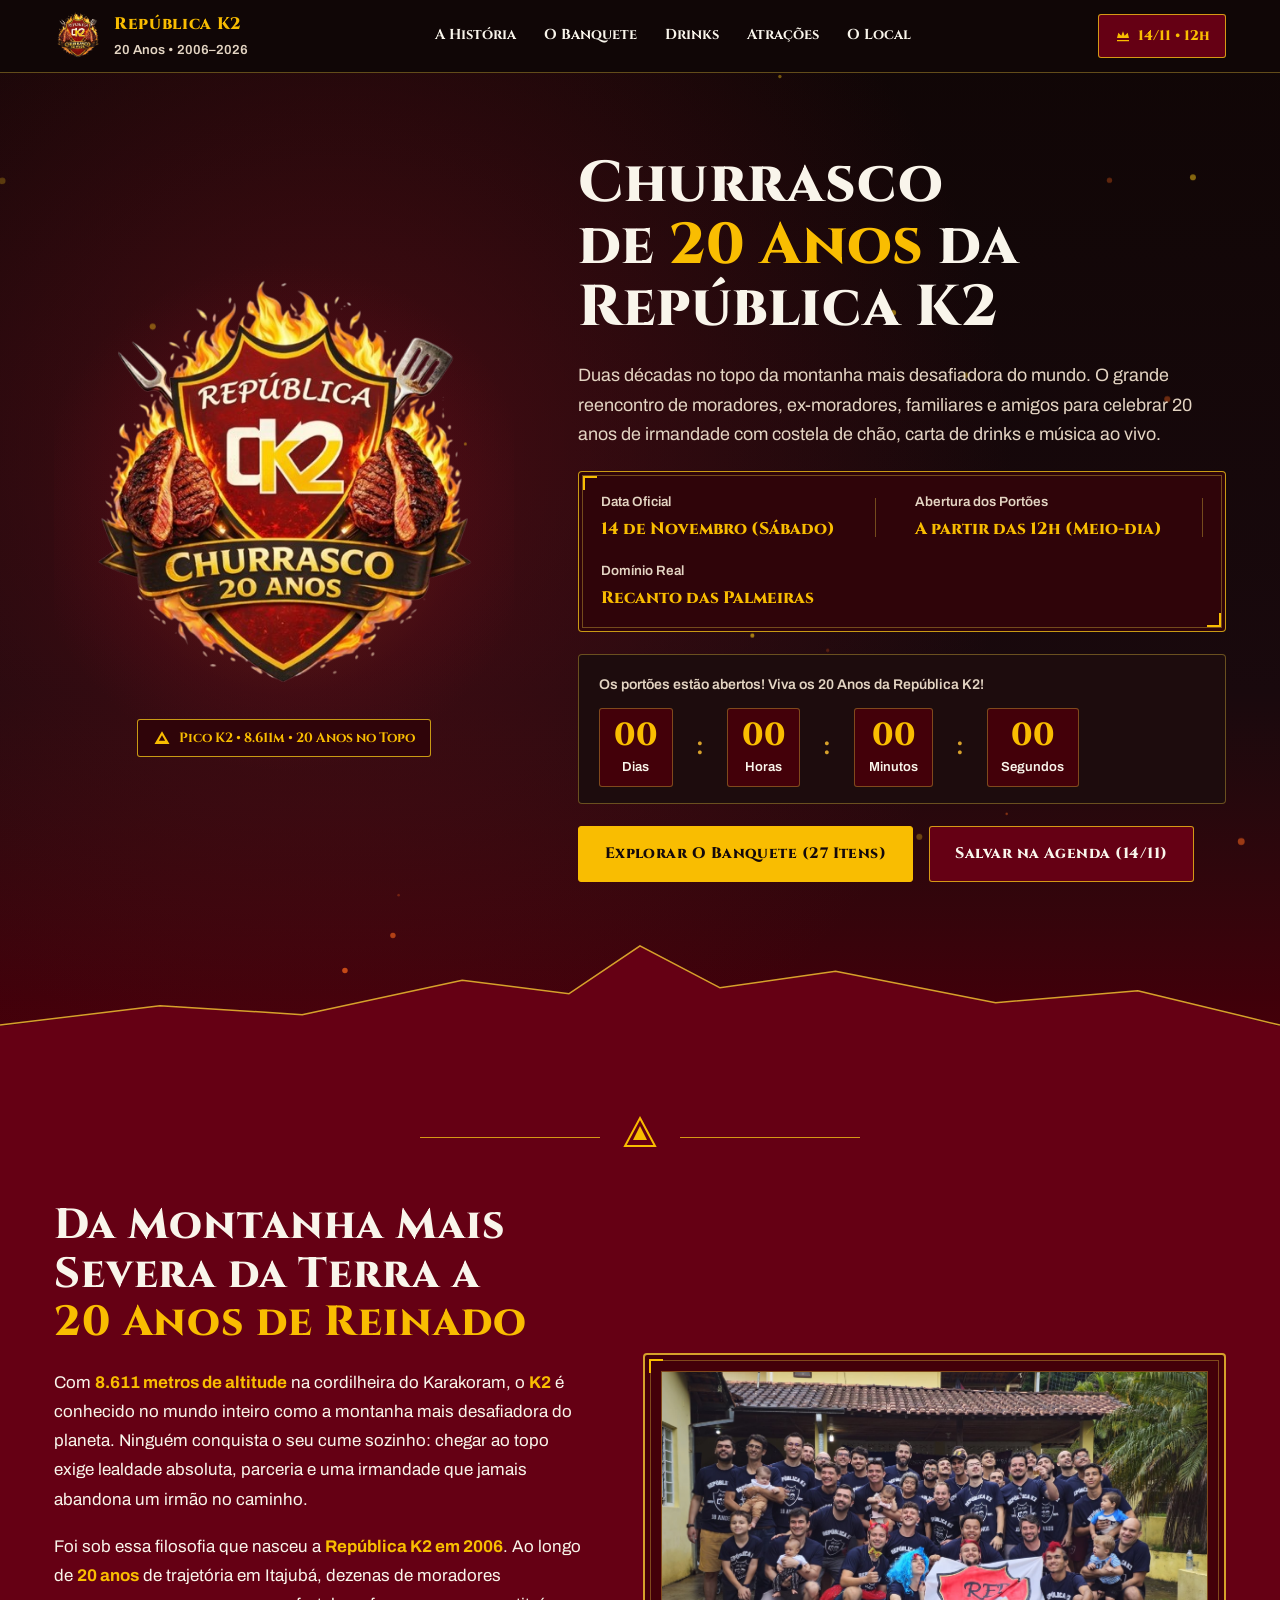
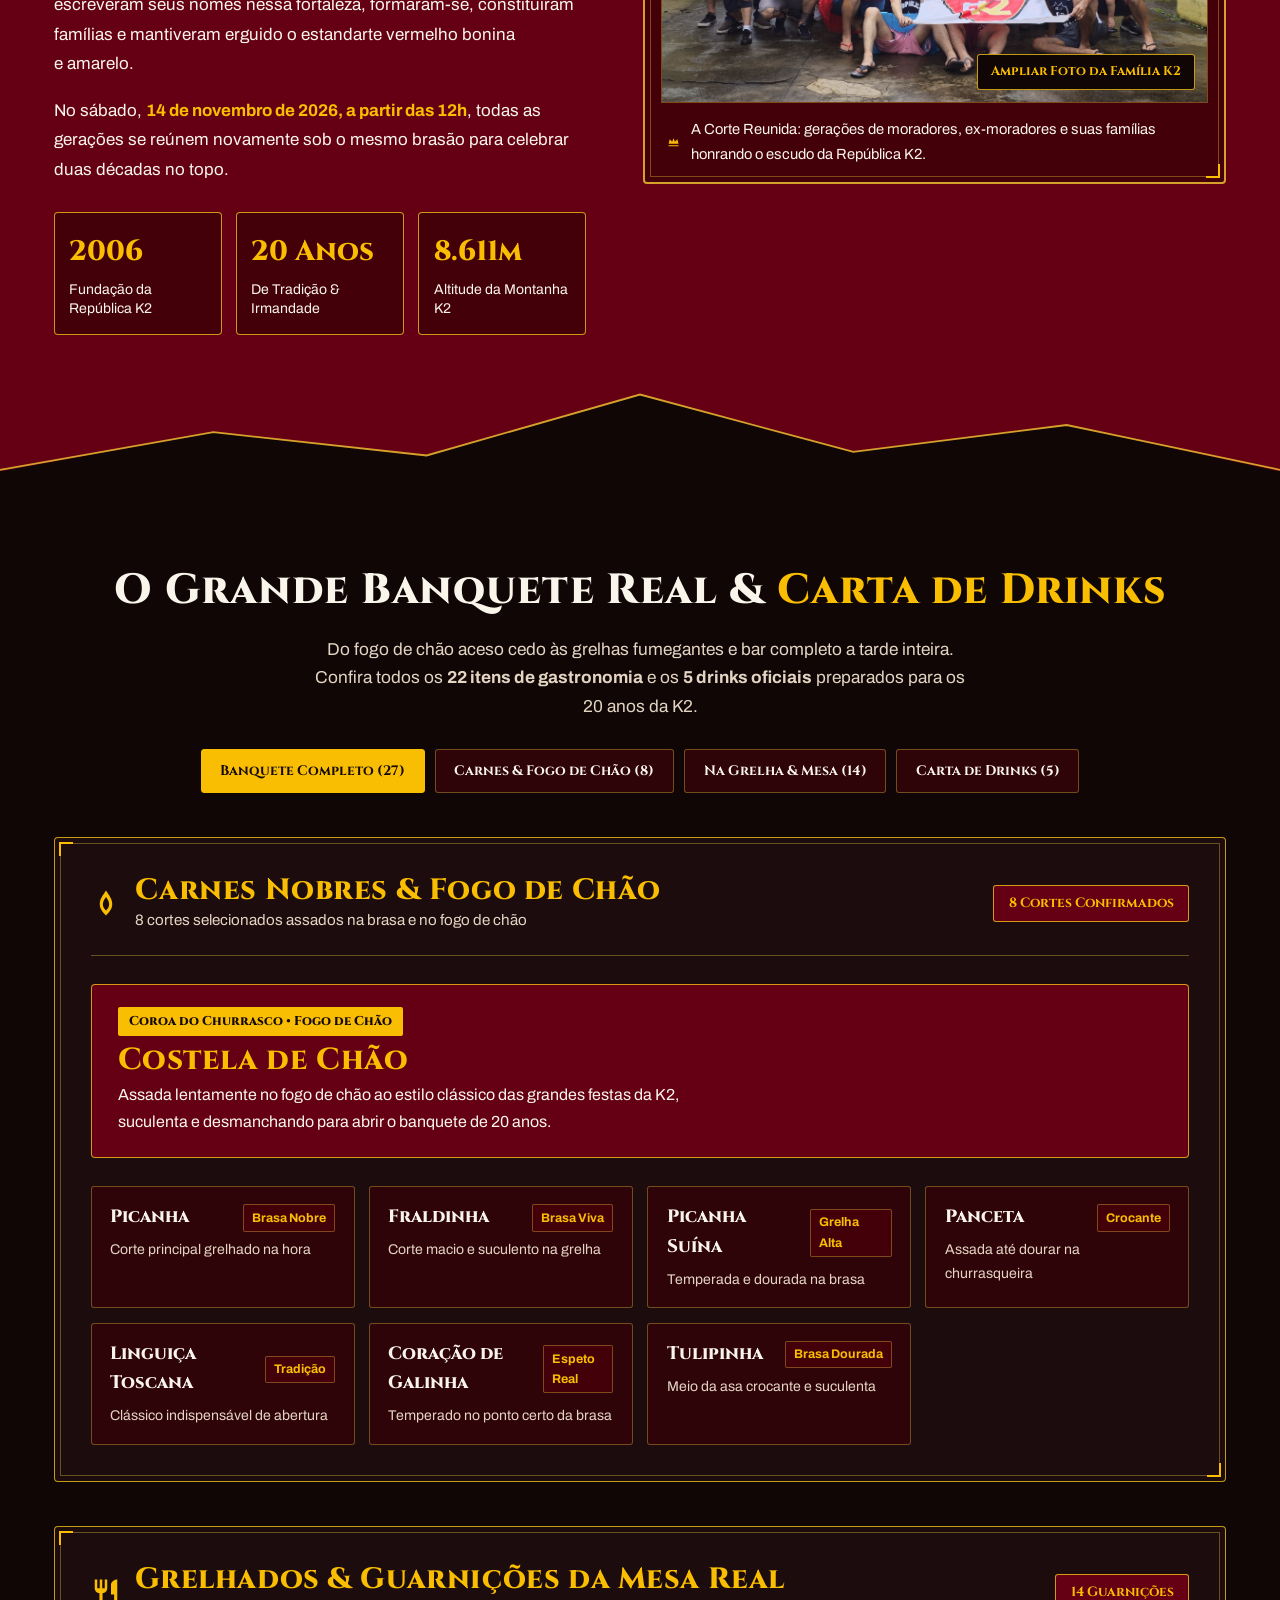
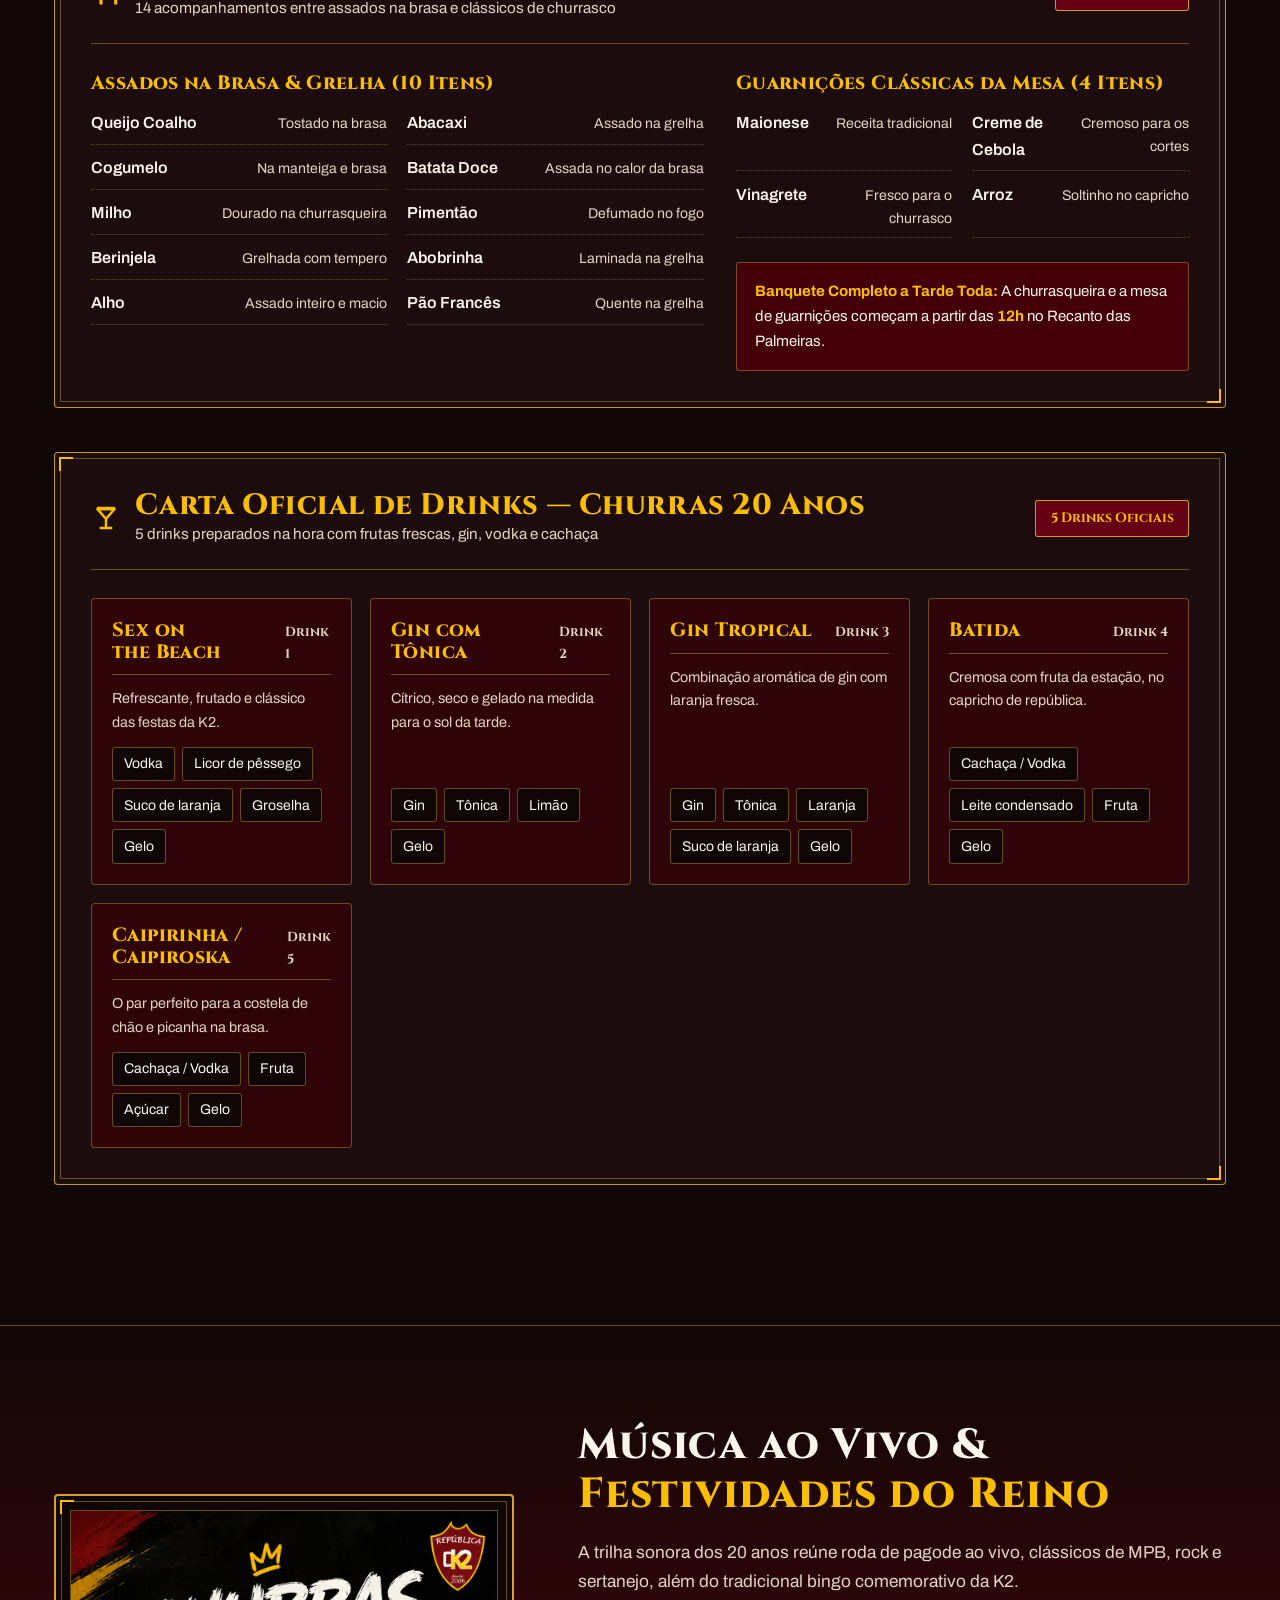
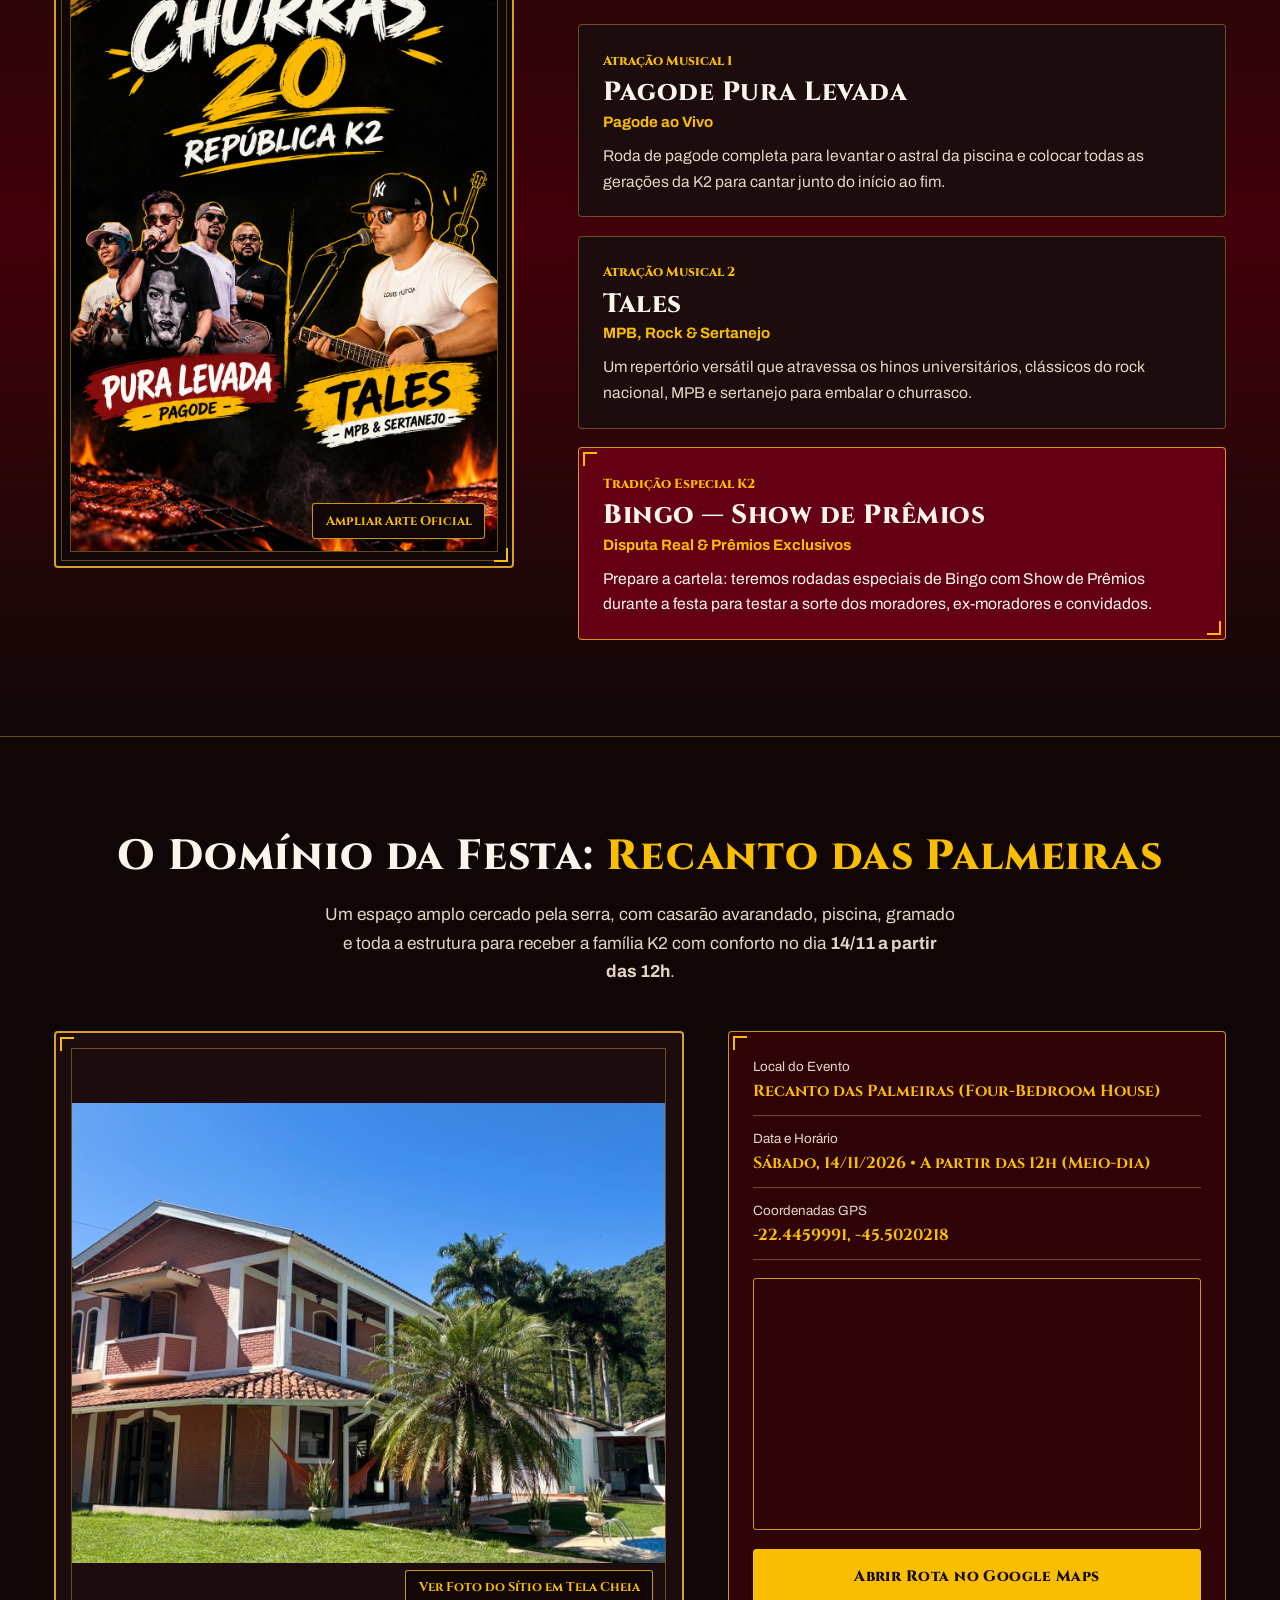
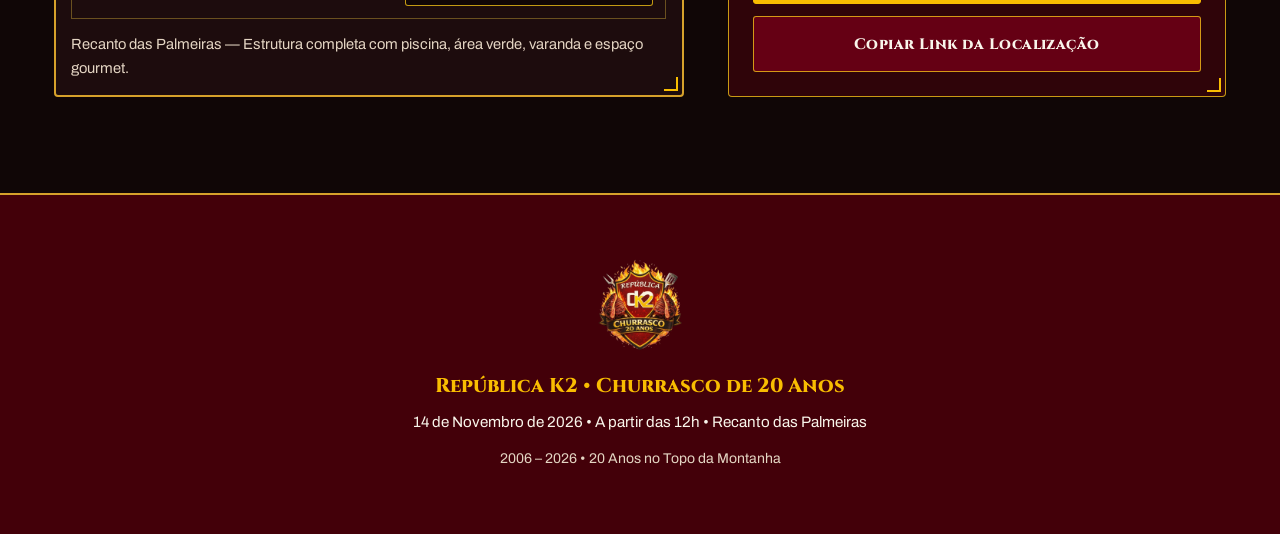
==== index.html @ 29642e74 "update" ====
<!DOCTYPE html>
<html lang="pt-BR">
<head>
  <meta charset="UTF-8">
  <meta name="viewport" content="width=device-width, initial-scale=1.0">
  <title>Churrasco 20 Anos — República K2 | 14/11 às 12h</title>
  <meta name="description" content="Convite oficial do Churrasco de 20 Anos da República K2 (2006–2026). Dia 14/11 a partir das 12h no Recanto das Palmeiras. Costela de chão, open bar de drinks, Pagode Pura Levada, Tales e Show de Prêmios.">
  <meta name="theme-color" content="#6B0F1A">
  <link rel="icon" type="image/png" href="imagens/Logo%20Churras.png">

  <!-- Google Fonts: Cinzel (Inscrição Imperial) + Archivo (Corpo Contemporâneo) -->
  <link rel="preconnect" href="https://fonts.googleapis.com">
  <link rel="preconnect" href="https://fonts.gstatic.com" crossorigin>
  <link href="https://fonts.googleapis.com/css2?family=Archivo:ital,wght@0,400;0,500;0,600;0,700;1,400&family=Cinzel:wght@600;700;800;900&display=swap" rel="stylesheet">

  <link rel="stylesheet" href="styles.css">
</head>
<body>
  <!-- Barra de Navegação Imperial -->
  <header class="site-header" id="topo">
    <div class="header-inner container">
      <a href="#topo" class="brand-crest" aria-label="República K2 - Churrasco 20 Anos">
        <img src="imagens/Logo%20Churras.png" alt="Brasão República K2 Churrasco 20 Anos" class="brand-crest-img" width="48" height="48">
        <div class="brand-crest-text">
          <span class="brand-name">República K2</span>
          <span class="brand-years">20 Anos • 2006–2026</span>
        </div>
      </a>

      <nav class="site-nav" aria-label="Navegação Principal">
        <a href="#historia" class="nav-link">A História</a>
        <a href="#banquete" class="nav-link">O Banquete</a>
        <a href="#drinks" class="nav-link">Drinks</a>
        <a href="#atracoes" class="nav-link">Atrações</a>
        <a href="#local" class="nav-link">O Local</a>
      </nav>

      <div class="header-cta-group">
        <a href="#local" class="header-date-seal">
          <svg class="seal-crown" width="16" height="16" viewBox="0 0 24 24" fill="none" aria-hidden="true">
            <path d="M3 18H21V20H3V18ZM3 15L5 7L9.5 11.5L12 5L14.5 11.5L19 7L21 15H3Z" fill="currentColor"/>
          </svg>
          <span>14/11 • 12h</span>
        </a>
      </div>
    </div>

    <!-- Navegação Rápida Mobile (acessível no polegar com alvos >= 44px) -->
    <nav class="mobile-quick-nav" aria-label="Atalhos das Seções">
      <a href="#historia" class="mobile-nav-item">História</a>
      <a href="#banquete" class="mobile-nav-item">Carnes</a>
      <a href="#drinks" class="mobile-nav-item">Drinks</a>
      <a href="#atracoes" class="mobile-nav-item">Atrações</a>
      <a href="#local" class="mobile-nav-item">Mapa</a>
    </nav>
  </header>

  <main>
    <!-- SEÇÃO 1: HERO — O DECRETO REAL & TOPO DA MONTANHA -->
    <section class="hero-section">
      <canvas id="ember-canvas" class="ember-canvas" aria-hidden="true"></canvas>

      <div class="container hero-grid">
        <!-- Coluna Esquerda: Brasão Oficial em Chamas + Selo de Altitude K2 -->
        <div class="hero-crest-showcase">
          <div class="crest-pedestal">
            <img
              src="imagens/Logo%20Churras.png"
              alt="Brasão Imperial República K2 — Churrasco 20 Anos com escudo vermelho bonina, chamas e cortes de carne na brasa"
              class="hero-logo-img"
              width="520"
              height="520"
              fetchpriority="high"
            >
            <div class="altitude-badge">
              <svg width="18" height="18" viewBox="0 0 24 24" fill="none" aria-hidden="true">
                <path d="M12 3L22 20H2L12 3ZM12 8.2L7.8 15.5H16.2L12 8.2Z" fill="currentColor"/>
              </svg>
              <span>Pico K2 • 8.611m • 20 Anos no Topo</span>
            </div>
          </div>
        </div>

        <!-- Coluna Direita: Convocação Real e Contagem Regressiva -->
        <div class="hero-content">
          <h1 class="hero-title">
            Churrasco de <span class="gold-solid">20 Anos</span> da República K2
          </h1>

          <p class="hero-lead">
            Duas décadas no topo da montanha mais desafiadora do mundo. O grande reencontro de moradores, ex-moradores, familiares e amigos para celebrar 20 anos de irmandade com costela de chão, carta de drinks e música ao vivo.
          </p>

          <!-- Decreto de Data, Hora e Domínio com Cantoneiras Heráldicas -->
          <div class="decree-plaque royal-corners">
            <div class="decree-item">
              <span class="decree-label">Data Oficial</span>
              <strong class="decree-value">14 de Novembro (Sábado)</strong>
            </div>
            <div class="decree-divider" aria-hidden="true"></div>
            <div class="decree-item">
              <span class="decree-label">Abertura dos Portões</span>
              <strong class="decree-value">A partir das 12h (Meio-dia)</strong>
            </div>
            <div class="decree-divider" aria-hidden="true"></div>
            <div class="decree-item">
              <span class="decree-label">Domínio Real</span>
              <strong class="decree-value">Recanto das Palmeiras</strong>
            </div>
          </div>

          <!-- Relógio de Contagem Regressiva -->
          <div class="countdown-frame" aria-live="polite">
            <div class="countdown-header">
              <span class="countdown-title" id="countdown-status-label">Tempo restante para o início do banquete (14/11 às 12h)</span>
            </div>
            <div class="countdown-grid" id="countdown-timer">
              <div class="countdown-unit">
                <span class="countdown-number" id="cd-days">12</span>
                <span class="countdown-label">Dias</span>
              </div>
              <div class="countdown-sep" aria-hidden="true">:</div>
              <div class="countdown-unit">
                <span class="countdown-number" id="cd-hours">19</span>
                <span class="countdown-label">Horas</span>
              </div>
              <div class="countdown-sep" aria-hidden="true">:</div>
              <div class="countdown-unit">
                <span class="countdown-number" id="cd-minutes">00</span>
                <span class="countdown-label">Minutos</span>
              </div>
              <div class="countdown-sep" aria-hidden="true">:</div>
              <div class="countdown-unit">
                <span class="countdown-number" id="cd-seconds">00</span>
                <span class="countdown-label">Segundos</span>
              </div>
            </div>
          </div>

          <div class="hero-actions">
            <a href="#banquete" class="btn-imperial btn-gold">
              Explorar O Banquete (27 Itens)
            </a>
            <a
              href="https://calendar.google.com/calendar/render?action=TEMPLATE&text=Churrasco+20+Anos+-+Rep%C3%BAblica+K2&dates=20261114T150000Z/20261115T010000Z&details=Comemora%C3%A7%C3%A3o+de+20+anos+da+Rep%C3%BAblica+K2+%282006-2026%29.+Costela+de+ch%C3%A3o%2C+drinks%2C+Pagode+Pura+Levada%2C+Tales+e+Show+de+Pr%C3%AAmios.&location=Recanto+das+Palmeiras+-+Four-Bedroom+House%2C+-22.4459991%2C+-45.5020218"
              target="_blank"
              rel="noopener noreferrer"
              class="btn-imperial btn-bonina"
            >
              Salvar na Agenda (14/11)
            </a>
          </div>
        </div>
      </div>

      <!-- Divisor Silhueta da Montanha K2 (8.611m) -->
      <div class="k2-mountain-divider" aria-hidden="true">
        <svg viewBox="0 0 1440 120" preserveAspectRatio="none" class="k2-svg">
          <polygon points="0,120 180,92 340,104 520,58 640,76 720,12 810,68 940,46 1120,88 1280,72 1440,120" fill="var(--bg-bonina)" />
          <polyline points="0,118 180,92 340,104 520,58 640,76 720,12 810,68 940,46 1120,88 1280,72 1440,118" fill="none" stroke="var(--gold-royal)" stroke-width="2" />
        </svg>
      </div>
    </section>

    <!-- SEÇÃO 2: A LENDA & A IRMANDADE (BANHADA EM VERMELHO BONINA IMPERIAL) -->
    <section class="history-section" id="historia">
      <div class="container">
        <div class="heraldic-crest-header">
          <div class="crest-line" aria-hidden="true"></div>
          <div class="crest-emblem" aria-hidden="true">
            <svg width="40" height="40" viewBox="0 0 40 40" fill="none">
              <path d="M20 4L35 32H5L20 4Z" stroke="currentColor" stroke-width="2"/>
              <path d="M20 12L27 26H13L20 12Z" fill="currentColor"/>
            </svg>
          </div>
          <div class="crest-line" aria-hidden="true"></div>
        </div>

        <div class="history-layout">
          <div class="history-narrative">
            <h2 class="section-heading">
              Da Montanha Mais Severa da Terra a <span class="gold-solid">20 Anos de Reinado</span>
            </h2>

            <p class="history-paragraph">
              Com <strong>8.611 metros de altitude</strong> na cordilheira do Karakoram, o <strong>K2</strong> é conhecido no mundo inteiro como a montanha mais desafiadora do planeta. Ninguém conquista o seu cume sozinho: chegar ao topo exige lealdade absoluta, parceria e uma irmandade que jamais abandona um irmão no caminho.
            </p>

            <p class="history-paragraph">
              Foi sob essa filosofia que nasceu a <strong>República K2 em 2006</strong>. Ao longo de <strong>20 anos</strong> de trajetória em Itajubá, dezenas de moradores escreveram seus nomes nessa fortaleza, formaram-se, constituíram famílias e mantiveram erguido o estandarte vermelho bonina e amarelo.
            </p>

            <p class="history-paragraph">
              No sábado, <strong>14 de novembro de 2026, a partir das 12h</strong>, todas as gerações se reúnem novamente sob o mesmo brasão para celebrar duas décadas no topo.
            </p>

            <!-- Marcos em Números Normais -->
            <div class="pillars-row">
              <div class="pillar-box">
                <strong class="pillar-num">2006</strong>
                <span class="pillar-caption">Fundação da República K2</span>
              </div>
              <div class="pillar-box">
                <strong class="pillar-num">20 Anos</strong>
                <span class="pillar-caption">De Tradição &amp; Irmandade</span>
              </div>
              <div class="pillar-box">
                <strong class="pillar-num">8.611m</strong>
                <span class="pillar-caption">Altitude da Montanha K2</span>
              </div>
            </div>
          </div>

          <!-- Retrato Oficial da Família K2 (com ampliação em Lightbox) -->
          <figure class="royal-portrait-frame royal-corners">
            <button
              type="button"
              class="portrait-zoom-trigger"
              data-lightbox-src="imagens/Moradores.jpg"
              data-lightbox-caption="Família República K2 reunida: moradores, ex-moradores e filhos sob o mesmo brasão."
              aria-label="Ampliar foto da Família República K2 em tela cheia"
            >
              <img
                src="imagens/Moradores.jpg"
                alt="Gerações de moradores, ex-moradores e filhos reunidos segurando a bandeira com o brasão da República K2"
                class="portrait-img"
                width="960"
                height="560"
                loading="lazy"
              >
              <span class="zoom-pill">Ampliar Foto da Família K2</span>
            </button>
            <figcaption class="portrait-caption">
              <svg class="caption-crown" width="18" height="18" viewBox="0 0 24 24" fill="none" aria-hidden="true">
                <path d="M3 18H21V20H3V18ZM3 15L5 7L9.5 11.5L12 5L14.5 11.5L19 7L21 15H3Z" fill="currentColor"/>
              </svg>
              <span>A Corte Reunida: gerações de moradores, ex-moradores e suas famílias honrando o escudo da República K2.</span>
            </figcaption>
          </figure>
        </div>
      </div>

      <!-- Divisor Inferior Bonina -> Obsidiana -->
      <div class="k2-mountain-divider divider-bottom" aria-hidden="true">
        <svg viewBox="0 0 1440 100" preserveAspectRatio="none" class="k2-svg">
          <polygon points="0,100 240,56 480,82 720,14 960,78 1200,48 1440,100" fill="var(--bg-obsidian)" />
          <polyline points="0,98 240,56 480,82 720,14 960,78 1200,48 1440,98" fill="none" stroke="var(--gold-royal)" stroke-width="2" />
        </svg>
      </div>
    </section>

    <!-- SEÇÃO 3: O BANQUETE REAL — CARDÁPIO COMPLETO (CARNES, GUARNIÇÕES E DRINKS) -->
    <section class="banquet-section" id="banquete">
      <div class="container">
        <div class="banquet-intro">
          <h2 class="section-heading">
            O Grande Banquete Real &amp; <span class="gold-solid">Carta de Drinks</span>
          </h2>
          <p class="section-subcopy">
            Do fogo de chão aceso cedo às grelhas fumegantes e bar completo a tarde inteira. Confira todos os <strong>22 itens de gastronomia</strong> e os <strong>5 drinks oficiais</strong> preparados para os 20 anos da K2.
          </p>

          <!-- Filtro Interativo do Banquete (Mostra tudo por padrão) -->
          <div class="banquet-filter-bar" role="toolbar" aria-label="Filtrar categorias do cardápio">
            <button type="button" class="filter-chip is-active" data-filter="all" aria-pressed="true">
              Banquete Completo (27)
            </button>
            <button type="button" class="filter-chip" data-filter="carnes" aria-pressed="false">
              Carnes &amp; Fogo de Chão (8)
            </button>
            <button type="button" class="filter-chip" data-filter="guarnicoes" aria-pressed="false">
              Na Grelha &amp; Mesa (14)
            </button>
            <button type="button" class="filter-chip" data-filter="drinks" aria-pressed="false">
              Carta de Drinks (5)
            </button>
          </div>
        </div>

        <!-- PARTE 1: A CORTE DAS CARNES & FOGO DE CHÃO -->
        <div class="banquet-board royal-corners" data-banquet-group="carnes">
          <div class="board-header">
            <div class="board-title-group">
              <svg class="board-icon" width="30" height="30" viewBox="0 0 24 24" fill="none" aria-hidden="true">
                <path d="M12 2C9.5 6 7 8.5 7 13C7 16.5 9.5 19.5 12 22C14.5 19.5 17 16.5 17 13C17 8.5 14.5 6 12 2ZM12 18C10.3 16.5 9.5 14.8 9.5 13C9.5 10.8 10.7 9.2 12 7.2C13.3 9.2 14.5 10.8 14.5 13C14.5 14.8 13.7 16.5 12 18Z" fill="currentColor"/>
              </svg>
              <div>
                <h3 class="board-title">Carnes Nobres &amp; Fogo de Chão</h3>
                <p class="board-subtitle">8 cortes selecionados assados na brasa e no fogo de chão</p>
              </div>
            </div>
            <span class="board-seal">8 Cortes Confirmados</span>
          </div>

          <!-- Destaque Principal: Costela de Chão -->
          <div class="featured-cut-banner">
            <div class="featured-cut-badge">Coroa do Churrasco • Fogo de Chão</div>
            <div class="featured-cut-main">
              <h4 class="featured-cut-name">Costela de Chão</h4>
              <p class="featured-cut-desc">
                Assada lentamente no fogo de chão ao estilo clássico das grandes festas da K2, suculenta e desmanchando para abrir o banquete de 20 anos.
              </p>
            </div>
          </div>

          <!-- Os demais 7 Cortes de Carne -->
          <ul class="meats-roster" aria-label="Cortes de carne do churrasco">
            <li class="meat-item">
              <div class="meat-item-top">
                <span class="meat-name">Picanha</span>
                <span class="meat-fire">Brasa Nobre</span>
              </div>
              <span class="meat-tag">Corte principal grelhado na hora</span>
            </li>
            <li class="meat-item">
              <div class="meat-item-top">
                <span class="meat-name">Fraldinha</span>
                <span class="meat-fire">Brasa Viva</span>
              </div>
              <span class="meat-tag">Corte macio e suculento na grelha</span>
            </li>
            <li class="meat-item">
              <div class="meat-item-top">
                <span class="meat-name">Picanha Suína</span>
                <span class="meat-fire">Grelha Alta</span>
              </div>
              <span class="meat-tag">Temperada e dourada na brasa</span>
            </li>
            <li class="meat-item">
              <div class="meat-item-top">
                <span class="meat-name">Panceta</span>
                <span class="meat-fire">Crocante</span>
              </div>
              <span class="meat-tag">Assada até dourar na churrasqueira</span>
            </li>
            <li class="meat-item">
              <div class="meat-item-top">
                <span class="meat-name">Linguiça Toscana</span>
                <span class="meat-fire">Tradição</span>
              </div>
              <span class="meat-tag">Clássico indispensável de abertura</span>
            </li>
            <li class="meat-item">
              <div class="meat-item-top">
                <span class="meat-name">Coração de Galinha</span>
                <span class="meat-fire">Espeto Real</span>
              </div>
              <span class="meat-tag">Temperado no ponto certo da brasa</span>
            </li>
            <li class="meat-item">
              <div class="meat-item-top">
                <span class="meat-name">Tulipinha</span>
                <span class="meat-fire">Brasa Dourada</span>
              </div>
              <span class="meat-tag">Meio da asa crocante e suculenta</span>
            </li>
          </ul>
        </div>

        <!-- PARTE 2: GUARNIÇÕES DA GRELHA & ACOMPANHAMENTOS -->
        <div class="banquet-board royal-corners" data-banquet-group="guarnicoes">
          <div class="board-header">
            <div class="board-title-group">
              <svg class="board-icon" width="30" height="30" viewBox="0 0 24 24" fill="none" aria-hidden="true">
                <path d="M11 9H9V2H7V9H5V2H3V9C3 11.12 4.66 12.84 6.75 12.97V22H9.25V12.97C11.34 12.84 13 11.12 13 9V2H11V9ZM16 6V14H18.5V22H21V2C18.24 2 16 4.24 16 6Z" fill="currentColor"/>
              </svg>
              <div>
                <h3 class="board-title">Grelhados &amp; Guarnições da Mesa Real</h3>
                <p class="board-subtitle">14 acompanhamentos entre assados na brasa e clássicos de churrasco</p>
              </div>
            </div>
            <span class="board-seal">14 Guarnições</span>
          </div>

          <div class="sides-Split">
            <div class="sides-column">
              <h4 class="sides-heading">Assados na Brasa &amp; Grelha (10 Itens)</h4>
              <ul class="sides-list">
                <li><strong>Queijo Coalho</strong> <span>Tostado na brasa</span></li>
                <li><strong>Abacaxi</strong> <span>Assado na grelha</span></li>
                <li><strong>Cogumelo</strong> <span>Na manteiga e brasa</span></li>
                <li><strong>Batata Doce</strong> <span>Assada no calor da brasa</span></li>
                <li><strong>Milho</strong> <span>Dourado na churrasqueira</span></li>
                <li><strong>Pimentão</strong> <span>Defumado no fogo</span></li>
                <li><strong>Berinjela</strong> <span>Grelhada com tempero</span></li>
                <li><strong>Abobrinha</strong> <span>Laminada na grelha</span></li>
                <li><strong>Alho</strong> <span>Assado inteiro e macio</span></li>
                <li><strong>Pão Francês</strong> <span>Quente na grelha</span></li>
              </ul>
            </div>

            <div class="sides-column">
              <h4 class="sides-heading">Guarnições Clássicas da Mesa (4 Itens)</h4>
              <ul class="sides-list">
                <li><strong>Maionese</strong> <span>Receita tradicional</span></li>
                <li><strong>Creme de Cebola</strong> <span>Cremoso para os cortes</span></li>
                <li><strong>Vinagrete</strong> <span>Fresco para o churrasco</span></li>
                <li><strong>Arroz</strong> <span>Soltinho no capricho</span></li>
              </ul>

              <div class="banquet-note">
                <strong>Banquete Completo a Tarde Toda:</strong> A churrasqueira e a mesa de guarnições começam a partir das <strong>12h</strong> no Recanto das Palmeiras.
              </div>
            </div>
          </div>
        </div>

        <!-- PARTE 3: ALQUIMIA REAL — CARTA DE DRINKS CHURRAS 20 ANOS -->
        <div class="drinks-decree royal-corners" id="drinks" data-banquet-group="drinks">
          <div class="board-header drinks-header">
            <div class="board-title-group">
              <svg class="board-icon" width="30" height="30" viewBox="0 0 24 24" fill="none" aria-hidden="true">
                <path d="M5 3H19L20 5L13 13V19H17V21H7V19H11V13L4 5L5 3ZM7.4 6L12 11.2L16.6 6H7.4Z" fill="currentColor"/>
              </svg>
              <div>
                <h3 class="board-title">Carta Oficial de Drinks — Churras 20 Anos</h3>
                <p class="board-subtitle">5 drinks preparados na hora com frutas frescas, gin, vodka e cachaça</p>
              </div>
            </div>
            <span class="board-seal">5 Drinks Oficiais</span>
          </div>

          <div class="drinks-ledger">
            <article class="drink-entry">
              <div class="drink-top">
                <h4 class="drink-name">Sex on the Beach</h4>
                <span class="drink-Number">Drink 1</span>
              </div>
              <p class="drink-profile">Refrescante, frutado e clássico das festas da K2.</p>
              <ul class="drink-ingredients" aria-label="Ingredientes do Sex on the Beach">
                <li>Vodka</li>
                <li>Licor de pêssego</li>
                <li>Suco de laranja</li>
                <li>Groselha</li>
                <li>Gelo</li>
              </ul>
            </article>

            <article class="drink-entry">
              <div class="drink-top">
                <h4 class="drink-name">Gin com Tônica</h4>
                <span class="drink-Number">Drink 2</span>
              </div>
              <p class="drink-profile">Cítrico, seco e gelado na medida para o sol da tarde.</p>
              <ul class="drink-ingredients" aria-label="Ingredientes do Gin com Tônica">
                <li>Gin</li>
                <li>Tônica</li>
                <li>Limão</li>
                <li>Gelo</li>
              </ul>
            </article>

            <article class="drink-entry">
              <div class="drink-top">
                <h4 class="drink-name">Gin Tropical</h4>
                <span class="drink-Number">Drink 3</span>
              </div>
              <p class="drink-profile">Combinação aromática de gin com laranja fresca.</p>
              <ul class="drink-ingredients" aria-label="Ingredientes do Gin Tropical">
                <li>Gin</li>
                <li>Tônica</li>
                <li>Laranja</li>
                <li>Suco de laranja</li>
                <li>Gelo</li>
              </ul>
            </article>

            <article class="drink-entry">
              <div class="drink-top">
                <h4 class="drink-name">Batida</h4>
                <span class="drink-Number">Drink 4</span>
              </div>
              <p class="drink-profile">Cremosa com fruta da estação, no capricho de república.</p>
              <ul class="drink-ingredients" aria-label="Ingredientes da Batida">
                <li>Cachaça / Vodka</li>
                <li>Leite condensado</li>
                <li>Fruta</li>
                <li>Gelo</li>
              </ul>
            </article>

            <article class="drink-entry">
              <div class="drink-top">
                <h4 class="drink-name">Caipirinha / Caipiroska</h4>
                <span class="drink-Number">Drink 5</span>
              </div>
              <p class="drink-profile">O par perfeito para a costela de chão e picanha na brasa.</p>
              <ul class="drink-ingredients" aria-label="Ingredientes da Caipirinha e Caipiroska">
                <li>Cachaça / Vodka</li>
                <li>Fruta</li>
                <li>Açúcar</li>
                <li>Gelo</li>
              </ul>
            </article>
          </div>
        </div>
      </div>
    </section>

    <!-- SEÇÃO 4: ATRAÇÕES & FESTIVIDADES DA CORTE -->
    <section class="attractions-section" id="atracoes">
      <div class="container">
        <div class="attractions-layout">
          <!-- Pôster Oficial das Atrações (Com Lightbox) -->
          <div class="poster-showcase">
            <div class="poster-frame royal-corners">
              <button
                type="button"
                class="portrait-zoom-trigger"
                data-lightbox-src="imagens/Pura%20Levada%20e%20Tales.jpeg"
                data-lightbox-caption="Pôster Oficial Churras 20 — República K2: Pura Levada (Pagode) e Tales (MPB, Rock & Sertanejo)."
                aria-label="Ampliar pôster oficial das atrações em tela cheia"
              >
                <img
                  src="imagens/Pura%20Levada%20e%20Tales.jpeg"
                  alt="Arte oficial Churras 20 República K2 com as atrações Pura Levada (Pagode) e Tales (MPB, Rock e Sertanejo)"
                  class="poster-img"
                  width="640"
                  height="915"
                  loading="lazy"
                >
                <span class="zoom-pill">Ampliar Arte Oficial</span>
              </button>
            </div>
          </div>

          <!-- Programação das 3 Atrações Confirmadas -->
          <div class="attractions-details">
            <h2 class="section-heading">
              Música ao Vivo &amp; <span class="gold-solid">Festividades do Reino</span>
            </h2>
            <p class="section-subcopy">
              A trilha sonora dos 20 anos reúne roda de pagode ao vivo, clássicos de MPB, rock e sertanejo, além do tradicional bingo comemorativo da K2.
            </p>

            <div class="lineup-stack">
              <article class="lineup-item">
                <div class="lineup-badge">Atração Musical 1</div>
                <h3 class="lineup-artist">Pagode Pura Levada</h3>
                <p class="lineup-genre">Pagode ao Vivo</p>
                <p class="lineup-desc">
                  Roda de pagode completa para levantar o astral da piscina e colocar todas as gerações da K2 para cantar junto do início ao fim.
                </p>
              </article>

              <article class="lineup-item">
                <div class="lineup-badge">Atração Musical 2</div>
                <h3 class="lineup-artist">Tales</h3>
                <p class="lineup-genre">MPB, Rock &amp; Sertanejo</p>
                <p class="lineup-desc">
                  Um repertório versátil que atravessa os hinos universitários, clássicos do rock nacional, MPB e sertanejo para embalar o churrasco.
                </p>
              </article>

              <article class="lineup-item lineup-bingo royal-corners">
                <div class="lineup-badge">Tradição Especial K2</div>
                <h3 class="lineup-artist">Bingo — Show de Prêmios</h3>
                <p class="lineup-genre">Disputa Real &amp; Prêmios Exclusivos</p>
                <p class="lineup-desc">
                  Prepare a cartela: teremos rodadas especiais de Bingo com Show de Prêmios durante a festa para testar a sorte dos moradores, ex-moradores e convidados.
                </p>
              </article>
            </div>
          </div>
        </div>
      </div>
    </section>

    <!-- SEÇÃO 5: O DOMÍNIO REAL — LOCALIZAÇÃO & MAPA (RECANTO DAS PALMEIRAS) -->
    <section class="venue-section" id="local">
      <div class="container">
        <div class="venue-header">
          <h2 class="section-heading">
            O Domínio da Festa: <span class="gold-solid">Recanto das Palmeiras</span>
          </h2>
          <p class="section-subcopy">
            Um espaço amplo cercado pela serra, com casarão avarandado, piscina, gramado e toda a estrutura para receber a família K2 com conforto no dia <strong>14/11 a partir das 12h</strong>.
          </p>
        </div>

        <div class="venue-showcase-grid">
          <!-- Foto do Sítio (Com Lightbox) -->
          <figure class="venue-photo-frame royal-corners">
            <button
              type="button"
              class="portrait-zoom-trigger venue-zoom-btn"
              data-lightbox-src="imagens/FotoSitio.png"
              data-lightbox-caption="Recanto das Palmeiras — Local oficial do Churrasco de 20 Anos da República K2."
              aria-label="Ampliar foto do sítio Recanto das Palmeiras em tela cheia"
            >
              <img
                src="imagens/FotoSitio.png"
                alt="Vista panorâmica do Recanto das Palmeiras com casarão de tijolos aparentes, varanda, palmeiras, gramado, piscina e montanhas ao fundo"
                class="venue-photo-img"
                width="960"
                height="540"
                loading="lazy"
              >
              <span class="zoom-pill">Ver Foto do Sítio em Tela Cheia</span>
            </button>
            <figcaption class="venue-photo-caption">
              <span>Recanto das Palmeiras — Estrutura completa com piscina, área verde, varanda e espaço gourmet.</span>
            </figcaption>
          </figure>

          <!-- Painel de Chegada + Mapa Incorporado -->
          <div class="venue-map-panel royal-corners">
            <div class="venue-info-box">
              <div class="venue-info-row">
                <span class="venue-info-label">Local do Evento</span>
                <strong class="venue-info-value">Recanto das Palmeiras (Four-Bedroom House)</strong>
              </div>
              <div class="venue-info-row">
                <span class="venue-info-label">Data e Horário</span>
                <strong class="venue-info-value">Sábado, 14/11/2026 • A partir das 12h (Meio-dia)</strong>
              </div>
              <div class="venue-info-row">
                <span class="venue-info-label">Coordenadas GPS</span>
                <strong class="venue-info-value">-22.4459991, -45.5020218</strong>
              </div>
            </div>

            <div class="map-embed-frame">
              <iframe
                title="Mapa de localização do Recanto das Palmeiras"
                src="https://www.google.com/maps?q=-22.4459991,-45.5020218&hl=pt-BR&z=16&output=embed"
                width="100%"
                height="250"
                style="border:0;"
                allowfullscreen=""
                loading="lazy"
                referrerpolicy="no-referrer-when-downgrade"
              ></iframe>
            </div>

            <div class="venue-actions">
              <a
                href="https://www.google.com/maps/place/Recanto+das+Palmeiras+-+Four-Bedroom+House/@-22.4459991,-45.5045967,17z/data=!4m10!3m9!1s0x94cb7c6df91d06d7:0x5586f8da692b2b54!5m2!4m1!1i2!8m2!3d-22.4459991!4d-45.5020218!16s%2Fg%2F11yn24_f24!17BQ0FF?entry=ttu&g_ep=EgoyMDI2MTAyOC4wIKXMDSoASAFQAw%3D%3D"
                target="_blank"
                rel="noopener noreferrer"
                class="btn-imperial btn-gold btn-full"
              >
                Abrir Rota no Google Maps
              </a>
              <button
                type="button"
                class="btn-imperial btn-bonina btn-full"
                id="copy-map-btn"
                data-map-url="https://www.google.com/maps/place/Recanto+das+Palmeiras+-+Four-Bedroom+House/@-22.4459991,-45.5045967,17z/data=!4m10!3m9!1s0x94cb7c6df91d06d7:0x5586f8da692b2b54!5m2!4m1!1i2!8m2!3d-22.4459991!4d-45.5020218!16s%2Fg%2F11yn24_f24!17BQ0FF?entry=ttu&g_ep=EgoyMDI2MTAyOC4wIKXMDSoASAFQAw%3D%3D"
              >
                Copiar Link da Localização
              </button>
            </div>
          </div>
        </div>
      </div>
    </section>
  </main>

  <!-- MODAL NATIVO (<dialog>) PARA VISUALIZAÇÃO DE FOTOS EM TELA CHEIA -->
  <dialog class="royal-lightbox" id="photo-lightbox" aria-label="Visualização de imagem ampliada">
    <div class="lightbox-frame royal-corners">
      <div class="lightbox-topbar">
        <span class="lightbox-brand">República K2 • 20 Anos</span>
        <button type="button" class="lightbox-close" id="lightbox-close-btn" aria-label="Fechar imagem ampliada">
          <span>Fechar</span>
          <svg width="16" height="16" viewBox="0 0 24 24" fill="none" aria-hidden="true">
            <path d="M6 6L18 18M18 6L6 18" stroke="currentColor" stroke-width="2" stroke-linecap="round"/>
          </svg>
        </button>
      </div>
      <div class="lightbox-body">
        <img src="imagens/Moradores.jpg" alt="Família República K2 reunida" id="lightbox-img" class="lightbox-img">
      </div>
      <p class="lightbox-caption" id="lightbox-caption">Família República K2 reunida</p>
    </div>
  </dialog>

  <!-- RODAPÉ IMPERIAL -->
  <footer class="site-footer">
    <div class="container footer-inner">
      <img
        src="imagens/Logo%20Churras.png"
        alt="Brasão República K2 Churrasco 20 Anos"
        class="footer-crest"
        width="96"
        height="96"
        loading="lazy"
      >
      <p class="footer-title">República K2 • Churrasco de 20 Anos</p>
      <p class="footer-meta">14 de Novembro de 2026 • A partir das 12h • Recanto das Palmeiras</p>
      <p class="footer-motto">2006 – 2026 • 20 Anos no Topo da Montanha</p>
    </div>
  </footer>

  <script src="script.js"></script>
</body>
</html>
---- styles.css ----
/* ==========================================================================
   REPÚBLICA K2 — CHURRASCO DE 20 ANOS (2006–2026)
   Direção Visual: Império da Montanha & Brasa (Vermelho Bonina + Ouro Real)
   ========================================================================== */

:root {
  /* Paleta em Hex + OKLCH */
  --bg-obsidian: #0e0809;
  --bg-obsidian: oklch(0.14 0.02 18);

  --bg-obsidian-raised: #170d0f;
  --bg-obsidian-raised: oklch(0.18 0.03 18);

  --bg-bonina: #6b0f1a;
  --bg-bonina: oklch(0.32 0.13 20);

  --bg-bonina-deep: #480911;
  --bg-bonina-deep: oklch(0.24 0.10 20);

  --bg-bonina-panel: #2b070c;
  --bg-bonina-panel: oklch(0.20 0.07 19);

  --gold-imperial: #f5c518;
  --gold-imperial: oklch(0.83 0.17 85);

  --gold-royal: #d4af37;
  --gold-royal: oklch(0.74 0.14 82);

  --gold-border: rgba(212, 175, 55, 0.42);
  --gold-border-strong: rgba(245, 197, 24, 0.78);

  --ember-glow: #e85d1a;
  --text-ivory: #f9f5eb;
  --text-warm: #e4d5c3;
  --text-ink: #14090b;

  /* Tipografia */
  --font-display: 'Cinzel', Georgia, serif;
  --font-body: 'Archivo', -apple-system, BlinkMacSystemFont, sans-serif;

  /* Escala de Z-Index Semântica */
  --z-canvas: 1;
  --z-content: 2;
  --z-sticky: 20;
  --z-modal: 50;
}

*,
*::before,
*::after {
  box-sizing: border-box;
  margin: 0;
  padding: 0;
}

html {
  scroll-behavior: smooth;
  scroll-padding-top: 5.5rem;
  background-color: var(--bg-obsidian);
  color: var(--text-ivory);
  font-family: var(--font-body);
  font-size: 16px;
  line-height: 1.65;
  -webkit-font-smoothing: antialiased;
  scrollbar-color: var(--gold-royal) var(--bg-obsidian);
  caret-color: var(--gold-imperial);
}

::selection {
  background-color: var(--gold-imperial);
  color: var(--text-ink);
}

body {
  background-color: var(--bg-obsidian);
  color: var(--text-ivory);
  overflow-x: hidden;
}

img {
  max-width: 100%;
  height: auto;
  display: block;
}

a {
  color: inherit;
  text-decoration: none;
  text-underline-offset: 0.22em;
}

button {
  font: inherit;
  color: inherit;
  background: none;
  border: none;
  cursor: pointer;
}

a:focus-visible,
button:focus-visible {
  outline: 2px solid var(--gold-imperial);
  outline-offset: 3px;
}

h1,
h2,
h3,
h4 {
  font-family: var(--font-display);
  font-weight: 800;
  line-height: 1.15;
  letter-spacing: 0.02em;
  text-wrap: balance;
}

p {
  max-width: 65ch;
  text-wrap: pretty;
}

.gold-solid {
  color: var(--gold-imperial);
}

.container {
  max-width: 1220px;
  width: 100%;
  margin-inline: auto;
  padding: 1rem 1.5rem;
}

/* ==========================================================================
   CANTONEIRAS HERÁLDICAS (.royal-corners)
   ========================================================================== */
.royal-corners {
  position: relative;
}

.royal-corners::before,
.royal-corners::after {
  content: '';
  position: absolute;
  width: 14px;
  height: 14px;
  border-color: var(--gold-imperial);
  border-style: solid;
  pointer-events: none;
}

.royal-corners::before {
  top: 4px;
  left: 4px;
  border-width: 2px 0 0 2px;
}

.royal-corners::after {
  bottom: 4px;
  right: 4px;
  border-width: 0 2px 2px 0;
}

/* ==========================================================================
   HEADER IMPERIAL & ATALHOS MOBILE
   ========================================================================== */
.site-header {
  position: sticky;
  top: 0;
  z-index: var(--z-sticky);
  background-color: var(--bg-obsidian);
  border-bottom: 1px solid var(--gold-border);
}

.header-inner {
  display: flex;
  align-items: center;
  justify-content: space-between;
  gap: 1.25rem;
  min-height: 4.5rem;
  padding-block: 0.5rem;
}

.brand-crest {
  display: flex;
  align-items: center;
  gap: 0.75rem;
  min-height: 44px;
}

.brand-crest-img {
  width: 3rem;
  height: 3rem;
  object-fit: contain;
}

.brand-crest-text {
  display: flex;
  flex-direction: column;
}

.brand-name {
  font-family: var(--font-display);
  font-weight: 800;
  font-size: 1.05rem;
  color: var(--gold-imperial);
  letter-spacing: 0.04em;
}

.brand-years {
  font-size: 0.82rem;
  color: var(--text-warm);
  font-weight: 600;
  font-variant-numeric: tabular-nums;
}

.site-nav {
  display: flex;
  align-items: center;
  gap: 1.75rem;
}

.nav-link {
  display: inline-flex;
  align-items: center;
  min-height: 44px;
  font-family: var(--font-display);
  font-size: 0.9rem;
  font-weight: 700;
  color: var(--text-ivory);
  padding-block: 0.25rem;
  border-bottom: 2px solid transparent;
  transition: color 0.2s cubic-bezier(0.22, 1, 0.36, 1), border-color 0.2s cubic-bezier(0.22, 1, 0.36, 1);
}

.nav-link:hover,
.nav-link:focus-visible {
  color: var(--gold-imperial);
  border-bottom-color: var(--gold-imperial);
}

.header-date-seal {
  display: inline-flex;
  align-items: center;
  gap: 0.45rem;
  min-height: 44px;
  background-color: var(--bg-bonina);
  color: var(--gold-imperial);
  border: 1px solid var(--gold-border-strong);
  padding: 0.45rem 0.95rem;
  border-radius: 3px;
  font-family: var(--font-display);
  font-weight: 800;
  font-size: 0.88rem;
  font-variant-numeric: tabular-nums;
  transition: background-color 0.2s cubic-bezier(0.22, 1, 0.36, 1);
}

.header-date-seal:hover {
  background-color: var(--bg-bonina-deep);
}

.mobile-quick-nav {
  display: none;
  border-top: 1px solid var(--gold-border);
  background-color: var(--bg-bonina-panel);
  overflow-x: auto;
}

.mobile-nav-item {
  flex: 1 0 auto;
  display: inline-flex;
  align-items: center;
  justify-content: center;
  min-height: 44px;
  padding-inline: 0.85rem;
  font-family: var(--font-display);
  font-size: 0.85rem;
  font-weight: 700;
  color: var(--text-ivory);
  border-right: 1px solid var(--gold-border);
}

.mobile-nav-item:last-child {
  border-right: none;
}

.mobile-nav-item:hover,
.mobile-nav-item:active {
  color: var(--gold-imperial);
  background-color: var(--bg-bonina-deep);
}

/* ==========================================================================
   SEÇÃO 1: HERO — O DECRETO REAL & MONTANHA K2
   ========================================================================== */
.hero-section {
  position: relative;
  padding-top: clamp(2.5rem, 5vw, 4.5rem);
  padding-bottom: clamp(6rem, 10vw, 8.5rem);
  background:
    radial-gradient(circle at 26% 42%, rgba(107, 15, 26, 0.58) 0%, rgba(14, 8, 9, 0) 62%),
    linear-gradient(180deg, var(--bg-obsidian) 0%, #19090d 65%, var(--bg-bonina-deep) 100%);
  overflow: hidden;
}

.ember-canvas {
  position: absolute;
  inset: 0;
  width: 100%;
  height: 100%;
  z-index: var(--z-canvas);
  pointer-events: none;
}

.hero-grid {
  position: relative;
  z-index: var(--z-content);
  display: grid;
  grid-template-columns: minmax(280px, 460px) 1fr;
  align-items: center;
  gap: clamp(2rem, 5vw, 4.5rem);
}

.hero-crest-showcase {
  display: flex;
  justify-content: center;
}

.crest-pedestal {
  position: relative;
  display: flex;
  flex-direction: column;
  align-items: center;
  gap: 0.85rem;
  padding: 1rem;
  background: radial-gradient(circle, rgba(232, 93, 26, 0.24) 0%, rgba(107, 15, 26, 0.18) 52%, transparent 74%);
}

.hero-logo-img {
  width: min(100%, 450px);
  height: auto;
  margin-inline: auto;
}

.altitude-badge {
  display: inline-flex;
  align-items: center;
  gap: 0.5rem;
  background-color: var(--bg-bonina-panel);
  color: var(--gold-imperial);
  border: 1px solid var(--gold-border-strong);
  padding: 0.45rem 0.95rem;
  border-radius: 3px;
  font-family: var(--font-display);
  font-size: 0.84rem;
  font-weight: 700;
  font-variant-numeric: tabular-nums;
}

.hero-content {
  display: flex;
  flex-direction: column;
  align-items: flex-start;
  gap: 1.35rem;
}

.royal-seal-banner {
  display: inline-flex;
  align-items: center;
  gap: 0.55rem;
  background-color: var(--bg-bonina);
  color: var(--gold-imperial);
  border: 1px solid var(--gold-border-strong);
  padding: 0.45rem 0.95rem;
  border-radius: 3px;
  font-family: var(--font-display);
  font-weight: 700;
  font-size: 0.85rem;
  letter-spacing: 0.03em;
  font-variant-numeric: tabular-nums;
}

.hero-title {
  font-size: clamp(2.25rem, 4.5vw, 3.85rem);
  color: var(--text-ivory);
  line-height: 1.08;
  letter-spacing: 0.01em;
}

.hero-lead {
  font-size: clamp(1.05rem, 1.4vw, 1.2rem);
  color: var(--text-warm);
  line-height: 1.65;
}

/* Placa de Decreto: Data, Hora e Local */
.decree-plaque {
  width: 100%;
  display: flex;
  flex-wrap: wrap;
  align-items: center;
  justify-content: space-between;
  gap: 1rem;
  background-color: var(--bg-bonina-panel);
  border: 1px solid var(--gold-border-strong);
  outline: 1px solid var(--gold-border);
  outline-offset: -5px;
  padding: 1.15rem 1.35rem;
  border-radius: 4px;
}

.decree-item {
  display: flex;
  flex-direction: column;
  gap: 0.2rem;
}

.decree-label {
  font-size: 0.84rem;
  color: var(--text-warm);
  font-weight: 600;
}

.decree-value {
  font-family: var(--font-display);
  font-size: 1.05rem;
  font-weight: 800;
  color: var(--gold-imperial);
  font-variant-numeric: tabular-nums;
}

.decree-divider {
  width: 1px;
  height: 2.4rem;
  background-color: var(--gold-border);
}

/* Contagem Regressiva */
.countdown-frame {
  width: 100%;
  background-color: var(--bg-obsidian-raised);
  border: 1px solid var(--gold-border);
  padding: 1rem 1.25rem;
  border-radius: 4px;
}

.countdown-header {
  margin-bottom: 0.65rem;
}

.countdown-title {
  font-size: 0.88rem;
  font-weight: 600;
  color: var(--text-warm);
}

.countdown-grid {
  display: flex;
  align-items: center;
  justify-content: space-between;
  gap: 0.5rem;
  max-width: 480px;
}

.countdown-unit {
  display: flex;
  flex-direction: column;
  align-items: center;
  background-color: var(--bg-bonina-deep);
  border: 1px solid var(--gold-border);
  padding: 0.55rem 0.85rem;
  min-width: 4.6rem;
  border-radius: 3px;
}

.countdown-number {
  font-family: var(--font-display);
  font-size: clamp(1.5rem, 2.5vw, 2rem);
  font-weight: 800;
  color: var(--gold-imperial);
  font-variant-numeric: tabular-nums;
  line-height: 1.1;
}

.countdown-label {
  font-size: 0.82rem;
  color: var(--text-ivory);
  font-weight: 600;
  margin-top: 0.2rem;
}

.countdown-sep {
  font-family: var(--font-display);
  font-size: 1.5rem;
  font-weight: 800;
  color: var(--gold-royal);
}

/* Botões Imperiais */
.hero-actions {
  display: flex;
  flex-wrap: wrap;
  gap: 1rem;
  width: 100%;
}

.btn-imperial {
  display: inline-flex;
  align-items: center;
  justify-content: center;
  gap: 0.5rem;
  min-height: 48px;
  font-family: var(--font-display);
  font-weight: 800;
  font-size: 0.95rem;
  letter-spacing: 0.03em;
  padding: 0.9rem 1.6rem;
  border-radius: 3px;
  cursor: pointer;
  transition: transform 0.2s cubic-bezier(0.22, 1, 0.36, 1), background-color 0.2s cubic-bezier(0.22, 1, 0.36, 1), color 0.2s cubic-bezier(0.22, 1, 0.36, 1);
}

.btn-imperial:active {
  transform: translateY(1px);
}

.btn-gold {
  background-color: var(--gold-imperial);
  color: var(--text-ink);
  border: 1px solid var(--gold-imperial);
}

.btn-gold:hover,
.btn-gold:focus-visible {
  background-color: #ffd43b;
  transform: translateY(-2px);
}

.btn-bonina {
  background-color: var(--bg-bonina);
  color: var(--text-ivory);
  border: 1px solid var(--gold-border-strong);
}

.btn-bonina:hover,
.btn-bonina:focus-visible {
  background-color: var(--bg-bonina-deep);
  color: var(--gold-imperial);
  transform: translateY(-2px);
}

.btn-full {
  width: 100%;
}

/* Silhueta da Montanha K2 */
.k2-mountain-divider {
  position: absolute;
  bottom: -1px;
  left: 0;
  width: 100%;
  line-height: 0;
  z-index: var(--z-content);
}

.k2-svg {
  width: 100%;
  height: clamp(54px, 7vw, 105px);
  display: block;
}

/* ==========================================================================
   SEÇÃO 2: A LENDA & IRMANDADE (BANHADA EM VERMELHO BONINA IMPERIAL)
   ========================================================================== */
.history-section {
  position: relative;
  background-color: var(--bg-bonina);
  padding: 4.5rem 1.5rem 7.5rem 1.5rem;
}

.heraldic-crest-header {
  display: flex;
  align-items: center;
  justify-content: center;
  gap: 1.25rem;
  margin-bottom: 2.5rem;
  color: var(--gold-imperial);
}

.crest-line {
  height: 1px;
  width: min(180px, 28vw);
  background-color: var(--gold-border-strong);
}

.history-layout {
  display: grid;
  grid-template-columns: 1.05fr 1.15fr;
  align-items: center;
  gap: clamp(2rem, 4.5vw, 4rem);
}

.section-heading {
  font-size: clamp(1.85rem, 3.3vw, 2.85rem);
  color: var(--text-ivory);
  margin-bottom: 1.25rem;
}

.section-subcopy {
  font-size: 1.08rem;
  color: var(--text-warm);
  line-height: 1.65;
}

.history-paragraph {
  font-size: 1.06rem;
  color: var(--text-ivory);
  margin-bottom: 1.15rem;
  line-height: 1.72;
}

.history-paragraph strong {
  color: var(--gold-imperial);
}

.pillars-row {
  display: grid;
  grid-template-columns: repeat(3, 1fr);
  gap: 0.9rem;
  margin-top: 1.8rem;
}

.pillar-box {
  background-color: var(--bg-bonina-deep);
  border: 1px solid var(--gold-border-strong);
  padding: 1rem 0.9rem;
  border-radius: 4px;
  display: flex;
  flex-direction: column;
  gap: 0.25rem;
}

.pillar-num {
  font-family: var(--font-display);
  font-size: clamp(1.35rem, 2.2vw, 1.85rem);
  font-weight: 800;
  color: var(--gold-imperial);
  font-variant-numeric: tabular-nums;
}

.pillar-caption {
  font-size: 0.88rem;
  color: var(--text-ivory);
  line-height: 1.35;
}

/* Moldura Real para Fotos com Gatilho de Lightbox */
.royal-portrait-frame {
  background-color: var(--bg-bonina-deep);
  border: 2px solid var(--gold-royal);
  outline: 1px solid var(--gold-border);
  outline-offset: -8px;
  padding: 1rem;
  border-radius: 4px;
}

.portrait-zoom-trigger {
  position: relative;
  display: block;
  width: 100%;
  border: 1px solid var(--gold-border);
  overflow: hidden;
  text-align: left;
}

.portrait-img {
  width: 100%;
  height: auto;
  display: block;
  transition: transform 0.35s cubic-bezier(0.22, 1, 0.36, 1);
}

.portrait-zoom-trigger:hover .portrait-img,
.portrait-zoom-trigger:focus-visible .portrait-img {
  transform: scale(1.025);
}

.zoom-pill {
  position: absolute;
  right: 0.75rem;
  bottom: 0.75rem;
  background-color: var(--bg-obsidian);
  color: var(--gold-imperial);
  border: 1px solid var(--gold-border-strong);
  padding: 0.4rem 0.8rem;
  border-radius: 3px;
  font-family: var(--font-display);
  font-size: 0.8rem;
  font-weight: 700;
}

.portrait-caption {
  display: flex;
  align-items: center;
  gap: 0.65rem;
  padding-top: 0.9rem;
  padding-inline: 0.35rem;
  font-size: 0.92rem;
  color: var(--text-ivory);
}

.caption-crown {
  color: var(--gold-imperial);
  font-size: 1.2rem;
}

/* ==========================================================================
   SEÇÃO 3: O BANQUETE REAL — CARDÁPIO COMPLETO & DRINKS
   ========================================================================== */
.banquet-section {
  background-color: var(--bg-obsidian);
  padding: 5rem 1.5rem;
}

.banquet-intro {
  display: flex;
  flex-direction: column;
  align-items: center;
  text-align: center;
  margin-bottom: 2.75rem;
}

/* Barra de Filtro do Cardápio */
.banquet-filter-bar {
  display: flex;
  flex-wrap: wrap;
  justify-content: center;
  gap: 0.65rem;
  margin-top: 1.75rem;
}

.filter-chip {
  min-height: 44px;
  padding: 0.55rem 1.15rem;
  background-color: var(--bg-bonina-panel);
  color: var(--text-ivory);
  border: 1px solid var(--gold-border);
  border-radius: 3px;
  font-family: var(--font-display);
  font-size: 0.86rem;
  font-weight: 700;
  font-variant-numeric: tabular-nums;
  transition: background-color 0.2s cubic-bezier(0.22, 1, 0.36, 1), color 0.2s cubic-bezier(0.22, 1, 0.36, 1), border-color 0.2s cubic-bezier(0.22, 1, 0.36, 1);
}

.filter-chip:hover {
  border-color: var(--gold-border-strong);
  color: var(--gold-imperial);
}

.filter-chip.is-active {
  background-color: var(--gold-imperial);
  color: var(--text-ink);
  border-color: var(--gold-imperial);
}

.banquet-board,
.drinks-decree {
  background-color: var(--bg-obsidian-raised);
  border: 1px solid var(--gold-border-strong);
  outline: 1px solid var(--gold-border);
  outline-offset: -7px;
  padding: 2.25rem;
  border-radius: 4px;
  margin-bottom: 2.75rem;
}

.banquet-board[hidden],
.drinks-decree[hidden] {
  display: none;
}

.board-header {
  display: flex;
  flex-wrap: wrap;
  align-items: center;
  justify-content: space-between;
  gap: 1rem;
  padding-bottom: 1.35rem;
  margin-bottom: 1.75rem;
  border-bottom: 1px solid var(--gold-border);
}

.board-title-group {
  display: flex;
  align-items: center;
  gap: 0.9rem;
}

.board-icon {
  color: var(--gold-imperial);
  flex-shrink: 0;
}

.board-title {
  font-size: clamp(1.35rem, 2.3vw, 1.85rem);
  color: var(--gold-imperial);
}

.board-subtitle {
  font-size: 0.95rem;
  color: var(--text-warm);
}

.board-seal {
  background-color: var(--bg-bonina);
  color: var(--gold-imperial);
  border: 1px solid var(--gold-border-strong);
  padding: 0.4rem 0.9rem;
  border-radius: 3px;
  font-family: var(--font-display);
  font-size: 0.84rem;
  font-weight: 700;
  font-variant-numeric: tabular-nums;
}

/* Banner de Honra: Costela de Chão */
.featured-cut-banner {
  background-color: var(--bg-bonina);
  border: 1px solid var(--gold-border-strong);
  padding: 1.4rem 1.6rem;
  border-radius: 4px;
  margin-bottom: 1.75rem;
  display: flex;
  flex-direction: column;
  gap: 0.45rem;
}

.featured-cut-badge {
  display: inline-block;
  align-self: flex-start;
  background-color: var(--gold-imperial);
  color: var(--text-ink);
  font-family: var(--font-display);
  font-weight: 800;
  font-size: 0.8rem;
  padding: 0.25rem 0.7rem;
  border-radius: 2px;
}

.featured-cut-name {
  font-size: clamp(1.45rem, 2.4vw, 1.9rem);
  color: var(--gold-imperial);
  margin-bottom: 0.25rem;
}

.featured-cut-desc {
  color: var(--text-ivory);
  font-size: 1rem;
}

/* Lista dos Demais 7 Cortes */
.meats-roster {
  list-style: none;
  display: grid;
  grid-template-columns: repeat(auto-fit, minmax(240px, 1fr));
  gap: 0.9rem;
}

.meat-item {
  background-color: var(--bg-bonina-panel);
  border: 1px solid var(--gold-border);
  padding: 1rem 1.15rem;
  border-radius: 3px;
  display: flex;
  flex-direction: column;
  gap: 0.35rem;
}

.meat-item-top {
  display: flex;
  align-items: center;
  justify-content: space-between;
  gap: 0.5rem;
}

.meat-name {
  font-family: var(--font-display);
  font-size: 1.12rem;
  font-weight: 800;
  color: var(--text-ivory);
}

.meat-fire {
  font-size: 0.78rem;
  font-weight: 700;
  color: var(--gold-imperial);
  background-color: var(--bg-bonina-deep);
  border: 1px solid var(--gold-border);
  padding: 0.15rem 0.5rem;
  border-radius: 2px;
}

.meat-tag {
  font-size: 0.88rem;
  color: var(--text-warm);
}

/* Guarnições & Acompanhamentos */
.sides-Split {
  display: grid;
  grid-template-columns: 1.15fr 0.85fr;
  gap: 2rem;
}

.sides-heading {
  font-size: 1.2rem;
  color: var(--gold-imperial);
  margin-bottom: 1rem;
}

.sides-list {
  list-style: none;
  display: grid;
  grid-template-columns: repeat(auto-fit, minmax(210px, 1fr));
  gap: 0.65rem 1.25rem;
}

.sides-list li {
  display: flex;
  align-items: baseline;
  justify-content: space-between;
  gap: 0.75rem;
  padding-bottom: 0.45rem;
  border-bottom: 1px dotted rgba(212, 175, 55, 0.35);
}

.sides-list strong {
  color: var(--text-ivory);
  font-weight: 600;
}

.sides-list span {
  font-size: 0.88rem;
  color: var(--text-warm);
  text-align: right;
}

.banquet-note {
  margin-top: 1.5rem;
  background-color: var(--bg-bonina-deep);
  border: 1px solid var(--gold-border);
  padding: 1rem 1.15rem;
  border-radius: 3px;
  font-size: 0.94rem;
  color: var(--text-ivory);
}

.banquet-note strong {
  color: var(--gold-imperial);
}

/* Carta de Drinks (5 Drinks) */
.drinks-ledger {
  display: grid;
  grid-template-columns: repeat(auto-fit, minmax(260px, 1fr));
  gap: 1.15rem;
}

.drink-entry {
  background-color: var(--bg-bonina-panel);
  border: 1px solid var(--gold-border);
  padding: 1.25rem;
  border-radius: 4px;
  display: flex;
  flex-direction: column;
  gap: 0.75rem;
}

.drink-top {
  display: flex;
  align-items: baseline;
  justify-content: space-between;
  gap: 0.5rem;
  padding-bottom: 0.55rem;
  border-bottom: 1px solid var(--gold-border);
}

.drink-name {
  font-size: 1.2rem;
  color: var(--gold-imperial);
}

.drink-Number {
  font-family: var(--font-display);
  font-size: 0.82rem;
  font-weight: 700;
  color: var(--text-warm);
  font-variant-numeric: tabular-nums;
}

.drink-profile {
  font-size: 0.9rem;
  color: var(--text-warm);
}

.drink-ingredients {
  list-style: none;
  display: flex;
  flex-wrap: wrap;
  gap: 0.45rem;
  margin-top: auto;
}

.drink-ingredients li {
  background-color: var(--bg-obsidian);
  border: 1px solid var(--gold-border);
  color: var(--text-ivory);
  font-size: 0.88rem;
  padding: 0.28rem 0.68rem;
  border-radius: 3px;
}

/* ==========================================================================
   SEÇÃO 4: ATRAÇÕES & FESTIVIDADES (PURA LEVADA, TALES E BINGO)
   ========================================================================== */
.attractions-section {
  background: linear-gradient(180deg, var(--bg-obsidian) 0%, var(--bg-bonina-deep) 50%, var(--bg-obsidian) 100%);
  padding: 5rem 1.5rem;
  border-top: 1px solid var(--gold-border);
  border-bottom: 1px solid var(--gold-border);
}

.attractions-layout {
  display: grid;
  grid-template-columns: minmax(290px, 460px) 1fr;
  align-items: center;
  gap: clamp(2rem, 5vw, 4.25rem);
}

.poster-frame {
  background-color: var(--bg-obsidian);
  border: 2px solid var(--gold-royal);
  outline: 1px solid var(--gold-border);
  outline-offset: -8px;
  padding: 0.85rem;
  border-radius: 4px;
}

.poster-img {
  width: 100%;
  height: auto;
  display: block;
  transition: transform 0.35s cubic-bezier(0.22, 1, 0.36, 1);
}

.poster-frame .portrait-zoom-trigger:hover .poster-img {
  transform: scale(1.02);
}

.lineup-stack {
  display: flex;
  flex-direction: column;
  gap: 1.15rem;
  margin-top: 1.75rem;
}

.lineup-item {
  background-color: var(--bg-obsidian-raised);
  border: 1px solid var(--gold-border);
  padding: 1.35rem 1.5rem;
  border-radius: 4px;
}

.lineup-bingo {
  background-color: var(--bg-bonina);
  border-color: var(--gold-border-strong);
}

.lineup-badge {
  display: inline-block;
  font-family: var(--font-display);
  font-size: 0.82rem;
  font-weight: 800;
  color: var(--gold-imperial);
  margin-bottom: 0.3rem;
  font-variant-numeric: tabular-nums;
}

.lineup-artist {
  font-size: clamp(1.3rem, 2.2vw, 1.65rem);
  color: var(--text-ivory);
  margin-bottom: 0.15rem;
}

.lineup-genre {
  font-weight: 700;
  font-size: 0.94rem;
  color: var(--gold-imperial);
  margin-bottom: 0.5rem;
}

.lineup-desc {
  font-size: 0.98rem;
  color: var(--text-warm);
}

.lineup-bingo .lineup-desc {
  color: var(--text-ivory);
}

/* ==========================================================================
   SEÇÃO 5: O DOMÍNIO REAL — LOCALIZAÇÃO (RECANTO DAS PALMEIRAS)
   ========================================================================== */
.venue-section {
  background-color: var(--bg-obsidian);
  padding: 5rem 1.5rem;
}

.venue-header {
  display: flex;
  flex-direction: column;
  align-items: center;
  text-align: center;
  margin-bottom: 2.75rem;
}

.venue-showcase-grid {
  display: grid;
  grid-template-columns: 1.2fr 0.95fr;
  gap: clamp(1.75rem, 3.5vw, 2.75rem);
  align-items: stretch;
}

.venue-photo-frame {
  background-color: var(--bg-obsidian-raised);
  border: 2px solid var(--gold-royal);
  padding: 0.95rem;
  border-radius: 4px;
  display: flex;
  flex-direction: column;
  justify-content: space-between;
}

.venue-zoom-btn {
  height: 100%;
}

.venue-photo-img {
  width: 100%;
  height: 100%;
  max-height: 460px;
  object-fit: cover;
  transition: transform 0.35s cubic-bezier(0.22, 1, 0.36, 1);
}

.venue-zoom-btn:hover .venue-photo-img {
  transform: scale(1.025);
}

.venue-photo-caption {
  padding-top: 0.8rem;
  font-size: 0.92rem;
  color: var(--text-warm);
}

.venue-map-panel {
  background-color: var(--bg-bonina-panel);
  border: 1px solid var(--gold-border-strong);
  padding: 1.5rem;
  border-radius: 4px;
  display: flex;
  flex-direction: column;
  justify-content: space-between;
  gap: 1.15rem;
}

.venue-info-box {
  display: flex;
  flex-direction: column;
  gap: 0.75rem;
}

.venue-info-row {
  display: flex;
  flex-direction: column;
  padding-bottom: 0.65rem;
  border-bottom: 1px solid var(--gold-border);
}

.venue-info-label {
  font-size: 0.84rem;
  color: var(--text-warm);
}

.venue-info-value {
  font-family: var(--font-display);
  font-size: 1rem;
  color: var(--gold-imperial);
  font-variant-numeric: tabular-nums;
}

.map-embed-frame {
  border: 1px solid var(--gold-border-strong);
  border-radius: 3px;
  overflow: hidden;
  line-height: 0;
}

.venue-actions {
  display: flex;
  flex-direction: column;
  gap: 0.75rem;
}

/* ==========================================================================
   MODAL NATIVO (<dialog>) — LIGHTBOX DE FOTOS
   ========================================================================== */
.royal-lightbox {
  margin: auto;
  width: min(1040px, 94vw);
  max-height: 92vh;
  background-color: var(--bg-obsidian);
  color: var(--text-ivory);
  border: 2px solid var(--gold-royal);
  border-radius: 4px;
  padding: 0;
  z-index: var(--z-modal);
}

.royal-lightbox::backdrop {
  background-color: rgba(8, 4, 5, 0.88);
}

.lightbox-frame {
  padding: 1.1rem;
  display: flex;
  flex-direction: column;
  gap: 0.85rem;
}

.lightbox-topbar {
  display: flex;
  align-items: center;
  justify-content: space-between;
  gap: 1rem;
  padding-bottom: 0.6rem;
  border-bottom: 1px solid var(--gold-border);
}

.lightbox-brand {
  font-family: var(--font-display);
  font-weight: 800;
  font-size: 0.95rem;
  color: var(--gold-imperial);
}

.lightbox-close {
  display: inline-flex;
  align-items: center;
  gap: 0.4rem;
  min-height: 44px;
  padding: 0.4rem 0.95rem;
  background-color: var(--bg-bonina);
  color: var(--gold-imperial);
  border: 1px solid var(--gold-border-strong);
  border-radius: 3px;
  font-family: var(--font-display);
  font-weight: 700;
  font-size: 0.86rem;
}

.lightbox-body {
  display: flex;
  justify-content: center;
  align-items: center;
  background-color: #080405;
  border: 1px solid var(--gold-border);
  overflow: hidden;
}

.lightbox-img {
  max-height: 72vh;
  width: auto;
  object-fit: contain;
}

.lightbox-caption {
  font-size: 0.95rem;
  color: var(--text-warm);
  text-align: center;
  max-width: 100%;
}

/* ==========================================================================
   RODAPÉ IMPERIAL
   ========================================================================== */
.site-footer {
  background-color: var(--bg-bonina-deep);
  border-top: 2px solid var(--gold-royal);
  padding-block: 3rem;
  text-align: center;
}

.footer-inner {
  display: flex;
  flex-direction: column;
  align-items: center;
  gap: 0.5rem;
}

.footer-crest {
  width: 6rem;
  height: 6rem;
  object-fit: contain;
  margin-bottom: 0.35rem;
}

.footer-title {
  font-family: var(--font-display);
  font-size: 1.25rem;
  font-weight: 800;
  color: var(--gold-imperial);
}

.footer-meta {
  font-size: 0.95rem;
  color: var(--text-ivory);
}

.footer-motto {
  font-size: 0.88rem;
  color: var(--text-warm);
  margin-top: 0.25rem;
  font-variant-numeric: tabular-nums;
}

/* ==========================================================================
   RESPONSIVIDADE (TABLET & MOBILE)
   ========================================================================== */
@media (max-width: 980px) {
  .hero-grid,
  .history-layout,
  .attractions-layout,
  .venue-showcase-grid,
  .sides-Split {
    grid-template-columns: 1fr;
  }

  .hero-crest-showcase {
    order: -1;
  }

  .hero-logo-img {
    width: min(78vw, 340px);
  }

  .poster-showcase {
    max-width: 440px;
    margin-inline: auto;
  }
}

@media (max-width: 720px) {
  html {
    scroll-padding-top: 7.5rem;
  }

  .site-nav {
    display: none;
  }

  .mobile-quick-nav {
    display: flex;
  }

  .decree-divider {
    display: none;
  }

  .decree-plaque {
    flex-direction: column;
    align-items: flex-start;
  }

  .pillars-row {
    grid-template-columns: 1fr;
  }

  .countdown-unit {
    min-width: 3.9rem;
    padding: 0.45rem 0.55rem;
  }
}

/* ==========================================================================
   ACESSIBILIDADE — REDUCED MOTION
   ========================================================================== */
@media (prefers-reduced-motion: reduce) {
  html {
    scroll-behavior: auto;
  }

  *,
  *::before,
  *::after {
    animation-duration: 0.01ms !important;
    animation-iteration-count: 1 !important;
    transition-duration: 0.01ms !important;
  }

  .ember-canvas {
    display: none;
  }
}
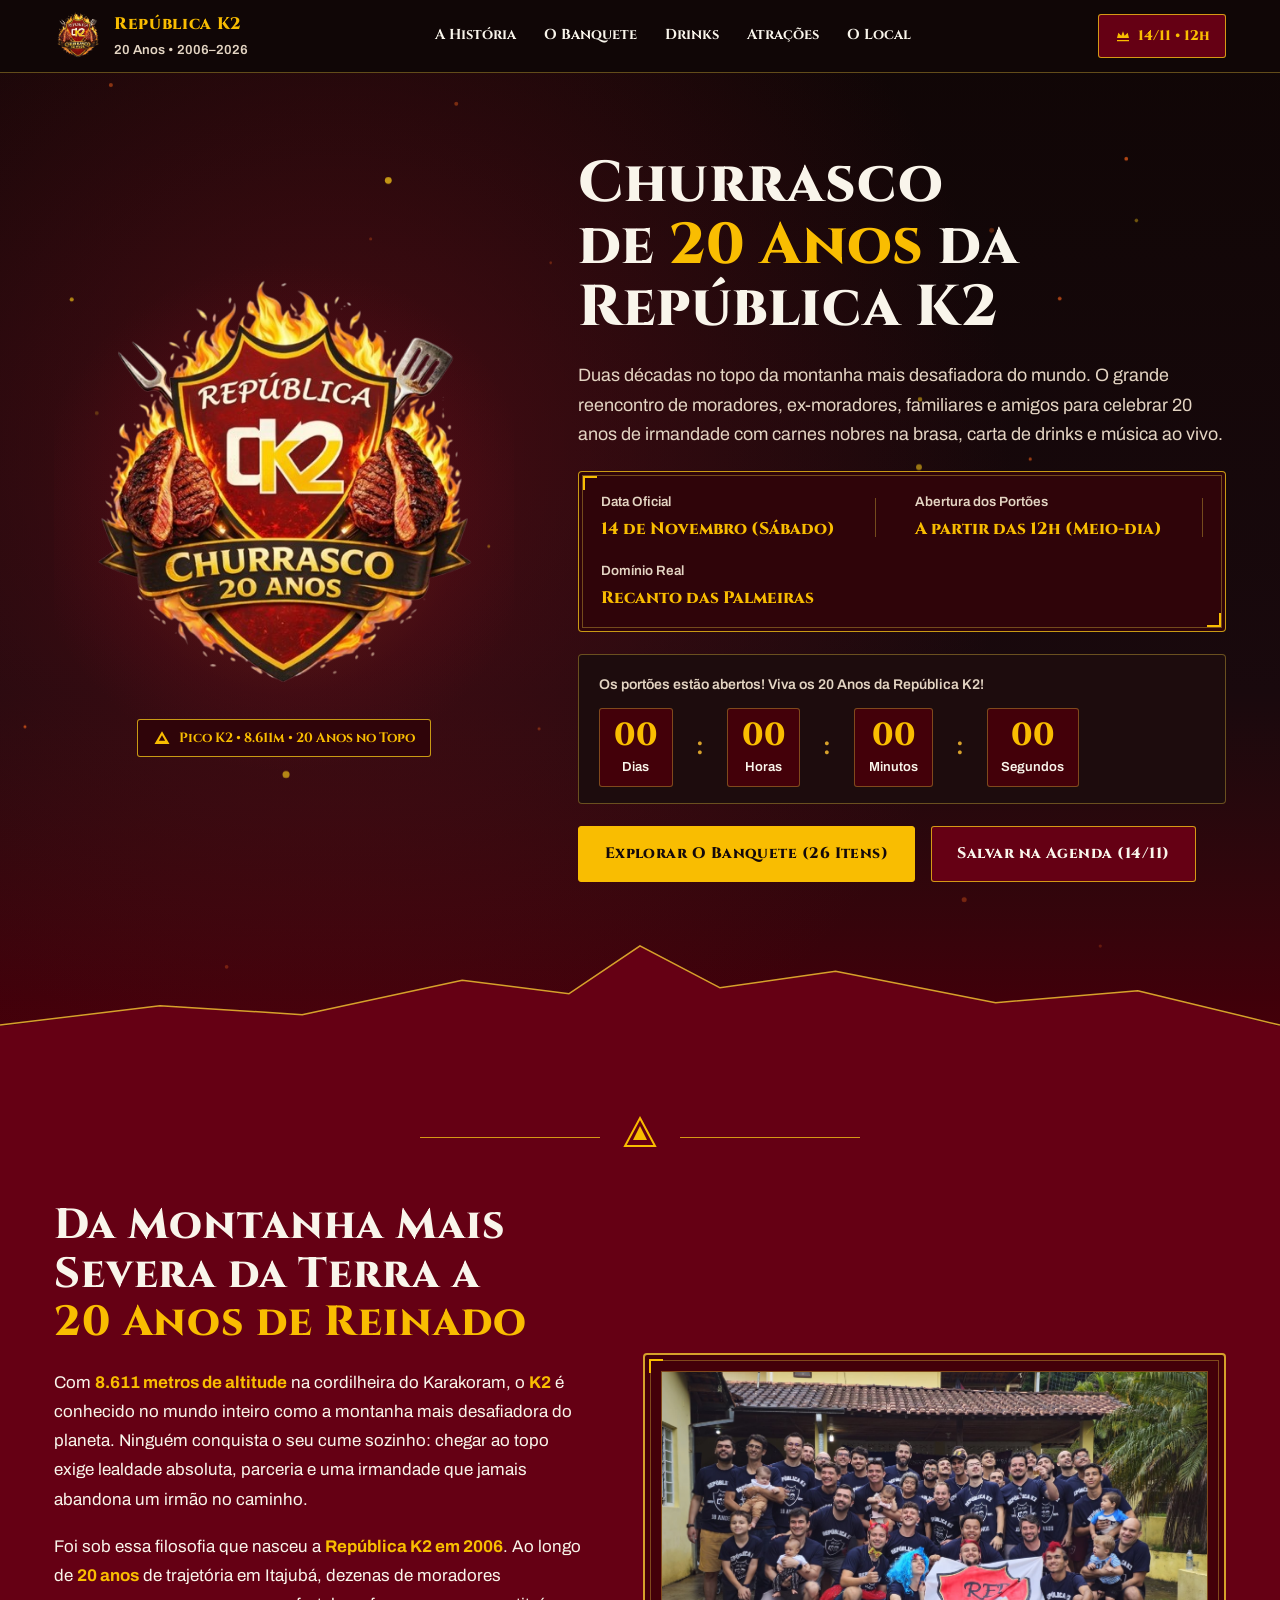
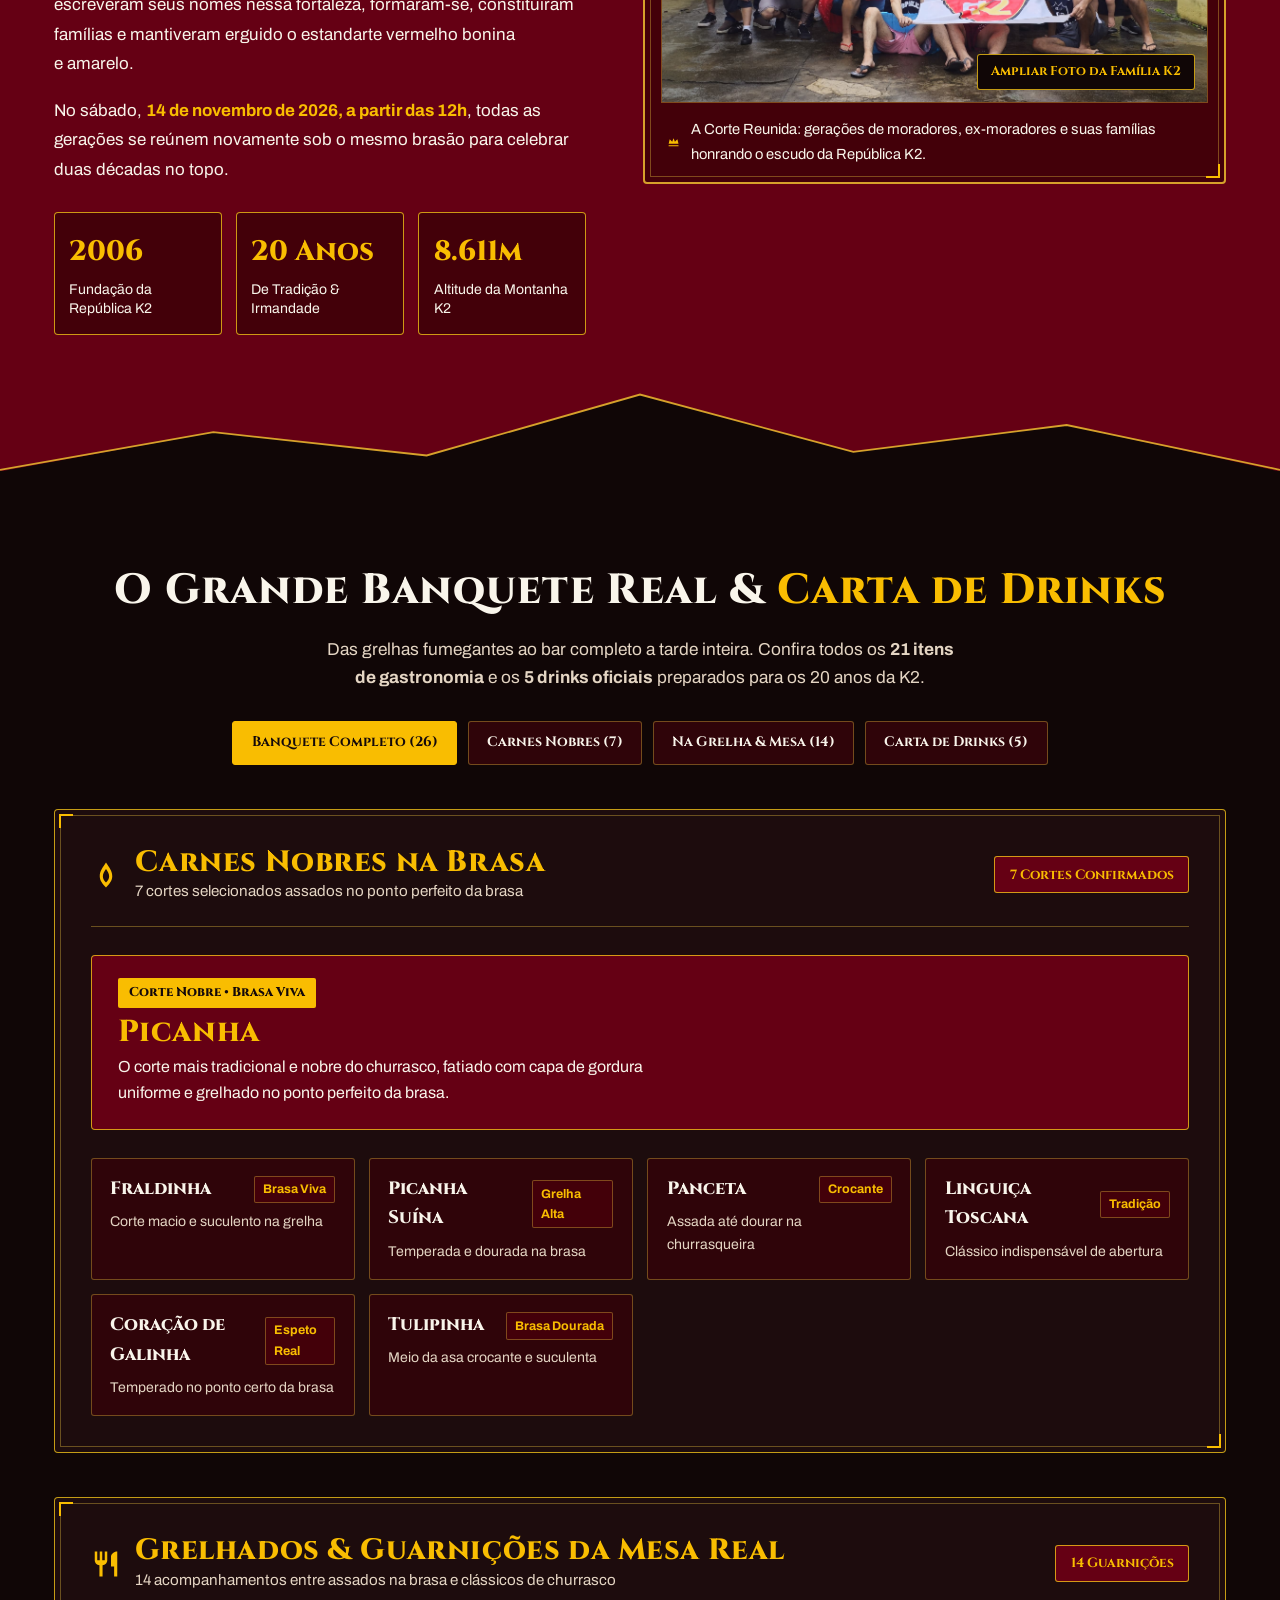
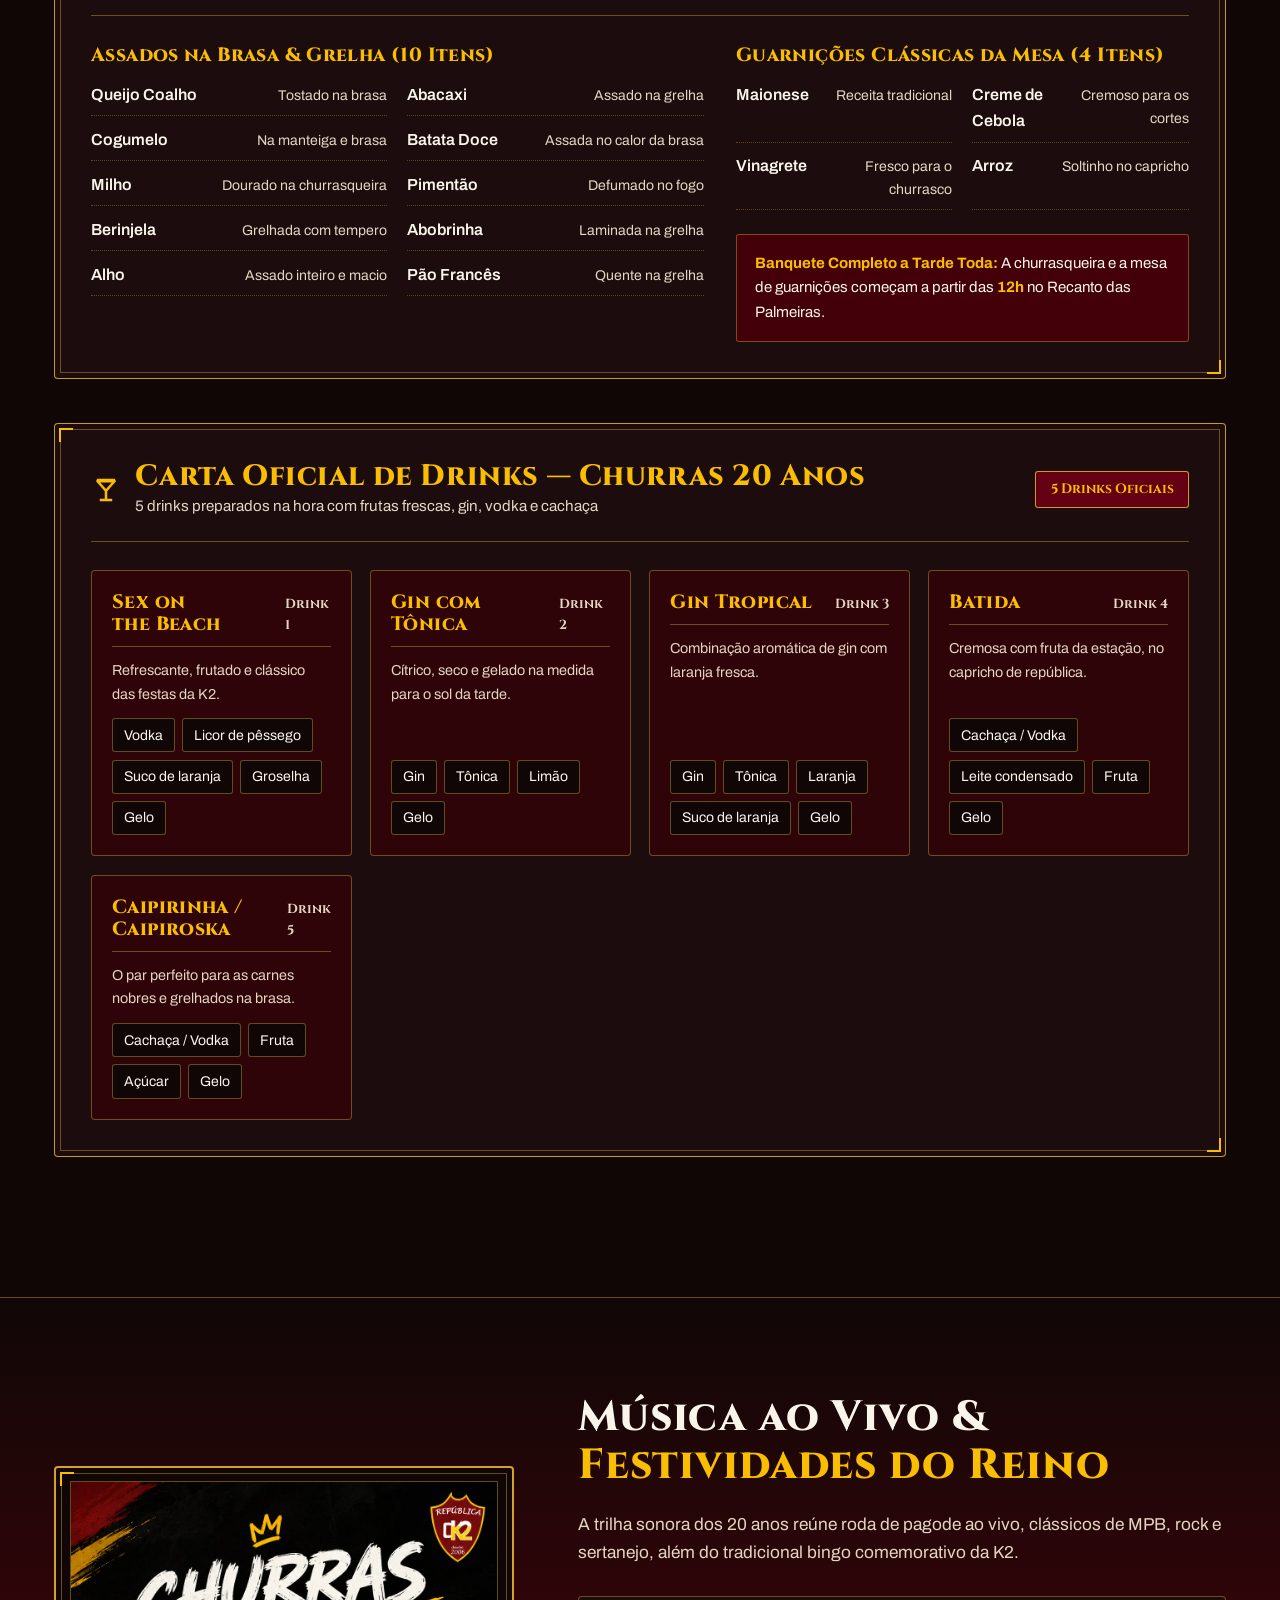
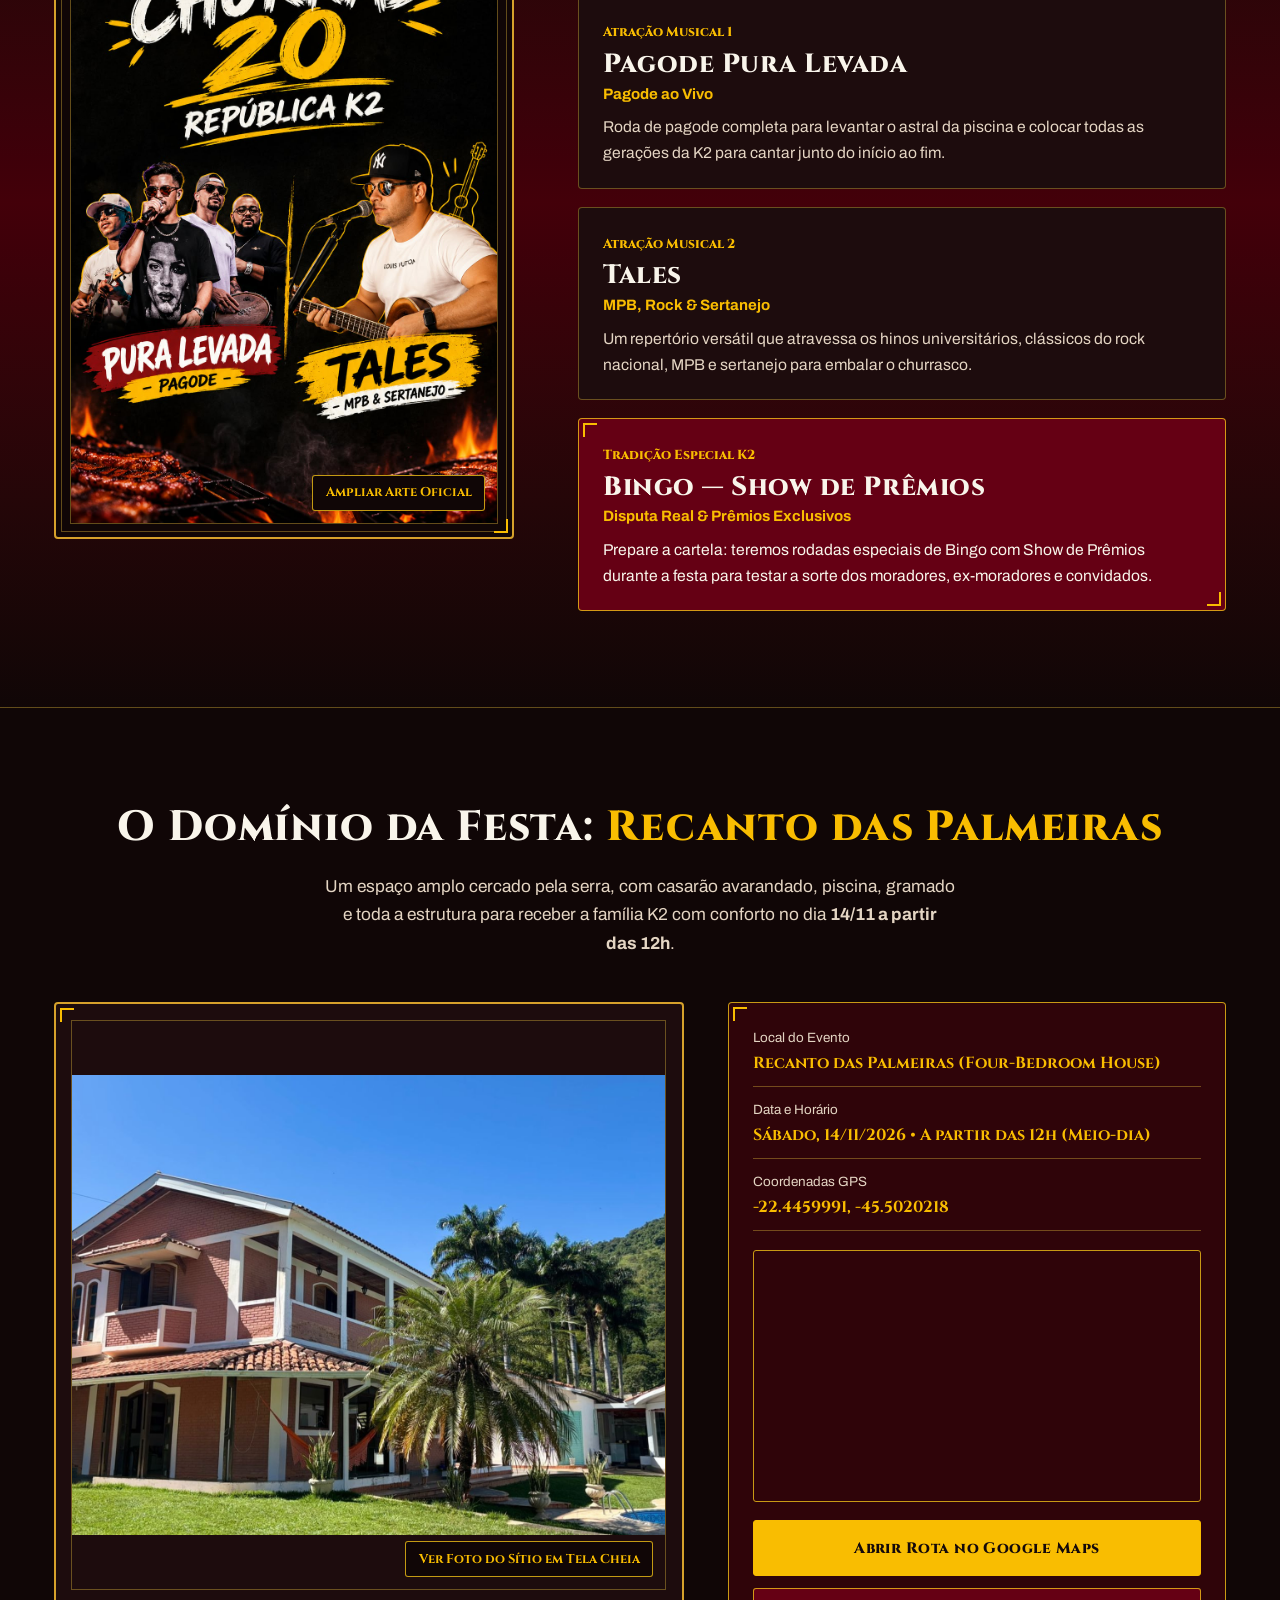
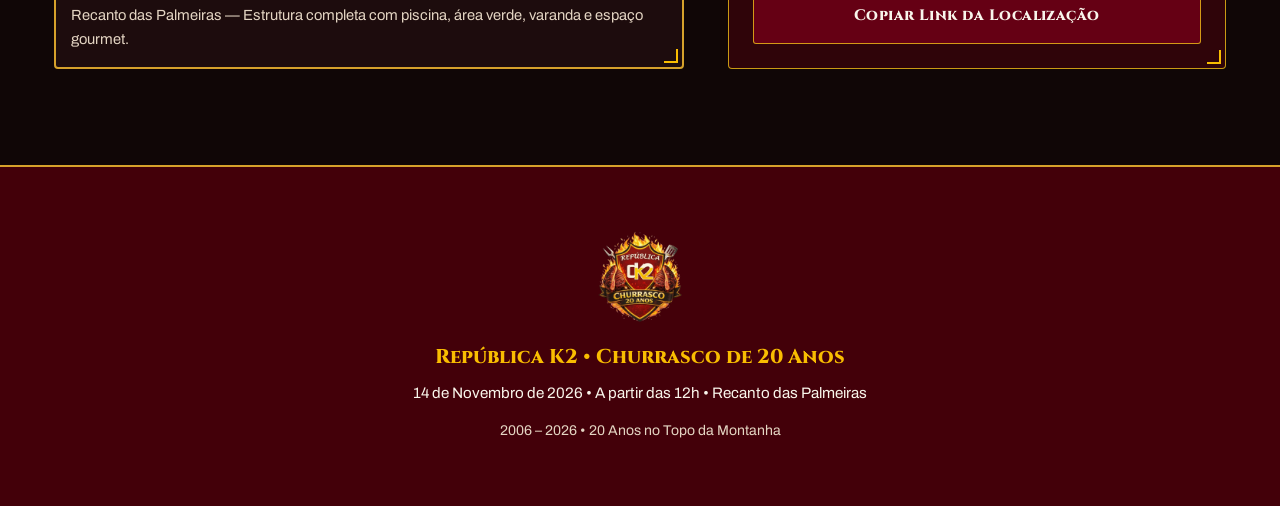
==== commit 4bc9a764: "Remover costela de chao e destacar picanha no cardapio" ====
--- a/index.html
+++ b/index.html
@@ -4,7 +4,7 @@
   <meta charset="UTF-8">
   <meta name="viewport" content="width=device-width, initial-scale=1.0">
   <title>Churrasco 20 Anos — República K2 | 14/11 às 12h</title>
-  <meta name="description" content="Convite oficial do Churrasco de 20 Anos da República K2 (2006–2026). Dia 14/11 a partir das 12h no Recanto das Palmeiras. Costela de chão, open bar de drinks, Pagode Pura Levada, Tales e Show de Prêmios.">
+  <meta name="description" content="Convite oficial do Churrasco de 20 Anos da República K2 (2006–2026). Dia 14/11 a partir das 12h no Recanto das Palmeiras. Carnes nobres na brasa, open bar de drinks, Pagode Pura Levada, Tales e Show de Prêmios.">
   <meta name="theme-color" content="#6B0F1A">
   <link rel="icon" type="image/png" href="imagens/Logo%20Churras.png">
 
@@ -88,7 +88,7 @@
           </h1>
 
           <p class="hero-lead">
-            Duas décadas no topo da montanha mais desafiadora do mundo. O grande reencontro de moradores, ex-moradores, familiares e amigos para celebrar 20 anos de irmandade com costela de chão, carta de drinks e música ao vivo.
+            Duas décadas no topo da montanha mais desafiadora do mundo. O grande reencontro de moradores, ex-moradores, familiares e amigos para celebrar 20 anos de irmandade com carnes nobres na brasa, carta de drinks e música ao vivo.
           </p>
 
           <!-- Decreto de Data, Hora e Domínio com Cantoneiras Heráldicas -->
@@ -139,10 +139,10 @@
 
           <div class="hero-actions">
             <a href="#banquete" class="btn-imperial btn-gold">
-              Explorar O Banquete (27 Itens)
+              Explorar O Banquete (26 Itens)
             </a>
             <a
-              href="https://calendar.google.com/calendar/render?action=TEMPLATE&text=Churrasco+20+Anos+-+Rep%C3%BAblica+K2&dates=20261114T150000Z/20261115T010000Z&details=Comemora%C3%A7%C3%A3o+de+20+anos+da+Rep%C3%BAblica+K2+%282006-2026%29.+Costela+de+ch%C3%A3o%2C+drinks%2C+Pagode+Pura+Levada%2C+Tales+e+Show+de+Pr%C3%AAmios.&location=Recanto+das+Palmeiras+-+Four-Bedroom+House%2C+-22.4459991%2C+-45.5020218"
+              href="https://calendar.google.com/calendar/render?action=TEMPLATE&text=Churrasco+20+Anos+-+Rep%C3%BAblica+K2&dates=20261114T150000Z/20261115T010000Z&details=Comemora%C3%A7%C3%A3o+de+20+anos+da+Rep%C3%BAblica+K2+%282006-2026%29.+Carnes+nobres+na+brasa%2C+drinks%2C+Pagode+Pura+Levada%2C+Tales+e+Show+de+Pr%C3%AAmios.&location=Recanto+das+Palmeiras+-+Four-Bedroom+House%2C+-22.4459991%2C+-45.5020218"
               target="_blank"
               rel="noopener noreferrer"
               class="btn-imperial btn-bonina"
@@ -257,16 +257,16 @@
             O Grande Banquete Real &amp; <span class="gold-solid">Carta de Drinks</span>
           </h2>
           <p class="section-subcopy">
-            Do fogo de chão aceso cedo às grelhas fumegantes e bar completo a tarde inteira. Confira todos os <strong>22 itens de gastronomia</strong> e os <strong>5 drinks oficiais</strong> preparados para os 20 anos da K2.
+            Das grelhas fumegantes ao bar completo a tarde inteira. Confira todos os <strong>21 itens de gastronomia</strong> e os <strong>5 drinks oficiais</strong> preparados para os 20 anos da K2.
           </p>
 
           <!-- Filtro Interativo do Banquete (Mostra tudo por padrão) -->
           <div class="banquet-filter-bar" role="toolbar" aria-label="Filtrar categorias do cardápio">
             <button type="button" class="filter-chip is-active" data-filter="all" aria-pressed="true">
-              Banquete Completo (27)
+              Banquete Completo (26)
             </button>
             <button type="button" class="filter-chip" data-filter="carnes" aria-pressed="false">
-              Carnes &amp; Fogo de Chão (8)
+              Carnes Nobres (7)
             </button>
             <button type="button" class="filter-chip" data-filter="guarnicoes" aria-pressed="false">
               Na Grelha &amp; Mesa (14)
@@ -277,7 +277,7 @@
           </div>
         </div>
 
-        <!-- PARTE 1: A CORTE DAS CARNES & FOGO DE CHÃO -->
+        <!-- PARTE 1: A CORTE DAS CARNES NA BRASA -->
         <div class="banquet-board royal-corners" data-banquet-group="carnes">
           <div class="board-header">
             <div class="board-title-group">
@@ -285,33 +285,26 @@
                 <path d="M12 2C9.5 6 7 8.5 7 13C7 16.5 9.5 19.5 12 22C14.5 19.5 17 16.5 17 13C17 8.5 14.5 6 12 2ZM12 18C10.3 16.5 9.5 14.8 9.5 13C9.5 10.8 10.7 9.2 12 7.2C13.3 9.2 14.5 10.8 14.5 13C14.5 14.8 13.7 16.5 12 18Z" fill="currentColor"/>
               </svg>
               <div>
-                <h3 class="board-title">Carnes Nobres &amp; Fogo de Chão</h3>
-                <p class="board-subtitle">8 cortes selecionados assados na brasa e no fogo de chão</p>
-              </div>
-            </div>
-            <span class="board-seal">8 Cortes Confirmados</span>
-          </div>
-
-          <!-- Destaque Principal: Costela de Chão -->
+                <h3 class="board-title">Carnes Nobres na Brasa</h3>
+                <p class="board-subtitle">7 cortes selecionados assados no ponto perfeito da brasa</p>
+              </div>
+            </div>
+            <span class="board-seal">7 Cortes Confirmados</span>
+          </div>
+
+          <!-- Destaque Principal: Picanha -->
           <div class="featured-cut-banner">
-            <div class="featured-cut-badge">Coroa do Churrasco • Fogo de Chão</div>
+            <div class="featured-cut-badge">Corte Nobre • Brasa Viva</div>
             <div class="featured-cut-main">
-              <h4 class="featured-cut-name">Costela de Chão</h4>
+              <h4 class="featured-cut-name">Picanha</h4>
               <p class="featured-cut-desc">
-                Assada lentamente no fogo de chão ao estilo clássico das grandes festas da K2, suculenta e desmanchando para abrir o banquete de 20 anos.
+                O corte mais tradicional e nobre do churrasco, fatiado com capa de gordura uniforme e grelhado no ponto perfeito da brasa.
               </p>
             </div>
           </div>
 
-          <!-- Os demais 7 Cortes de Carne -->
+          <!-- Os demais 6 Cortes de Carne -->
           <ul class="meats-roster" aria-label="Cortes de carne do churrasco">
-            <li class="meat-item">
-              <div class="meat-item-top">
-                <span class="meat-name">Picanha</span>
-                <span class="meat-fire">Brasa Nobre</span>
-              </div>
-              <span class="meat-tag">Corte principal grelhado na hora</span>
-            </li>
             <li class="meat-item">
               <div class="meat-item-top">
                 <span class="meat-name">Fraldinha</span>
@@ -484,7 +477,7 @@
                 <h4 class="drink-name">Caipirinha / Caipiroska</h4>
                 <span class="drink-Number">Drink 5</span>
               </div>
-              <p class="drink-profile">O par perfeito para a costela de chão e picanha na brasa.</p>
+              <p class="drink-profile">O par perfeito para as carnes nobres e grelhados na brasa.</p>
               <ul class="drink-ingredients" aria-label="Ingredientes da Caipirinha e Caipiroska">
                 <li>Cachaça / Vodka</li>
                 <li>Fruta</li>
--- a/styles.css
+++ b/styles.css
@@ -824,7 +824,7 @@
   font-variant-numeric: tabular-nums;
 }
 
-/* Banner de Honra: Costela de Chão */
+/* Banner de Destaque: Picanha */
 .featured-cut-banner {
   background-color: var(--bg-bonina);
   border: 1px solid var(--gold-border-strong);
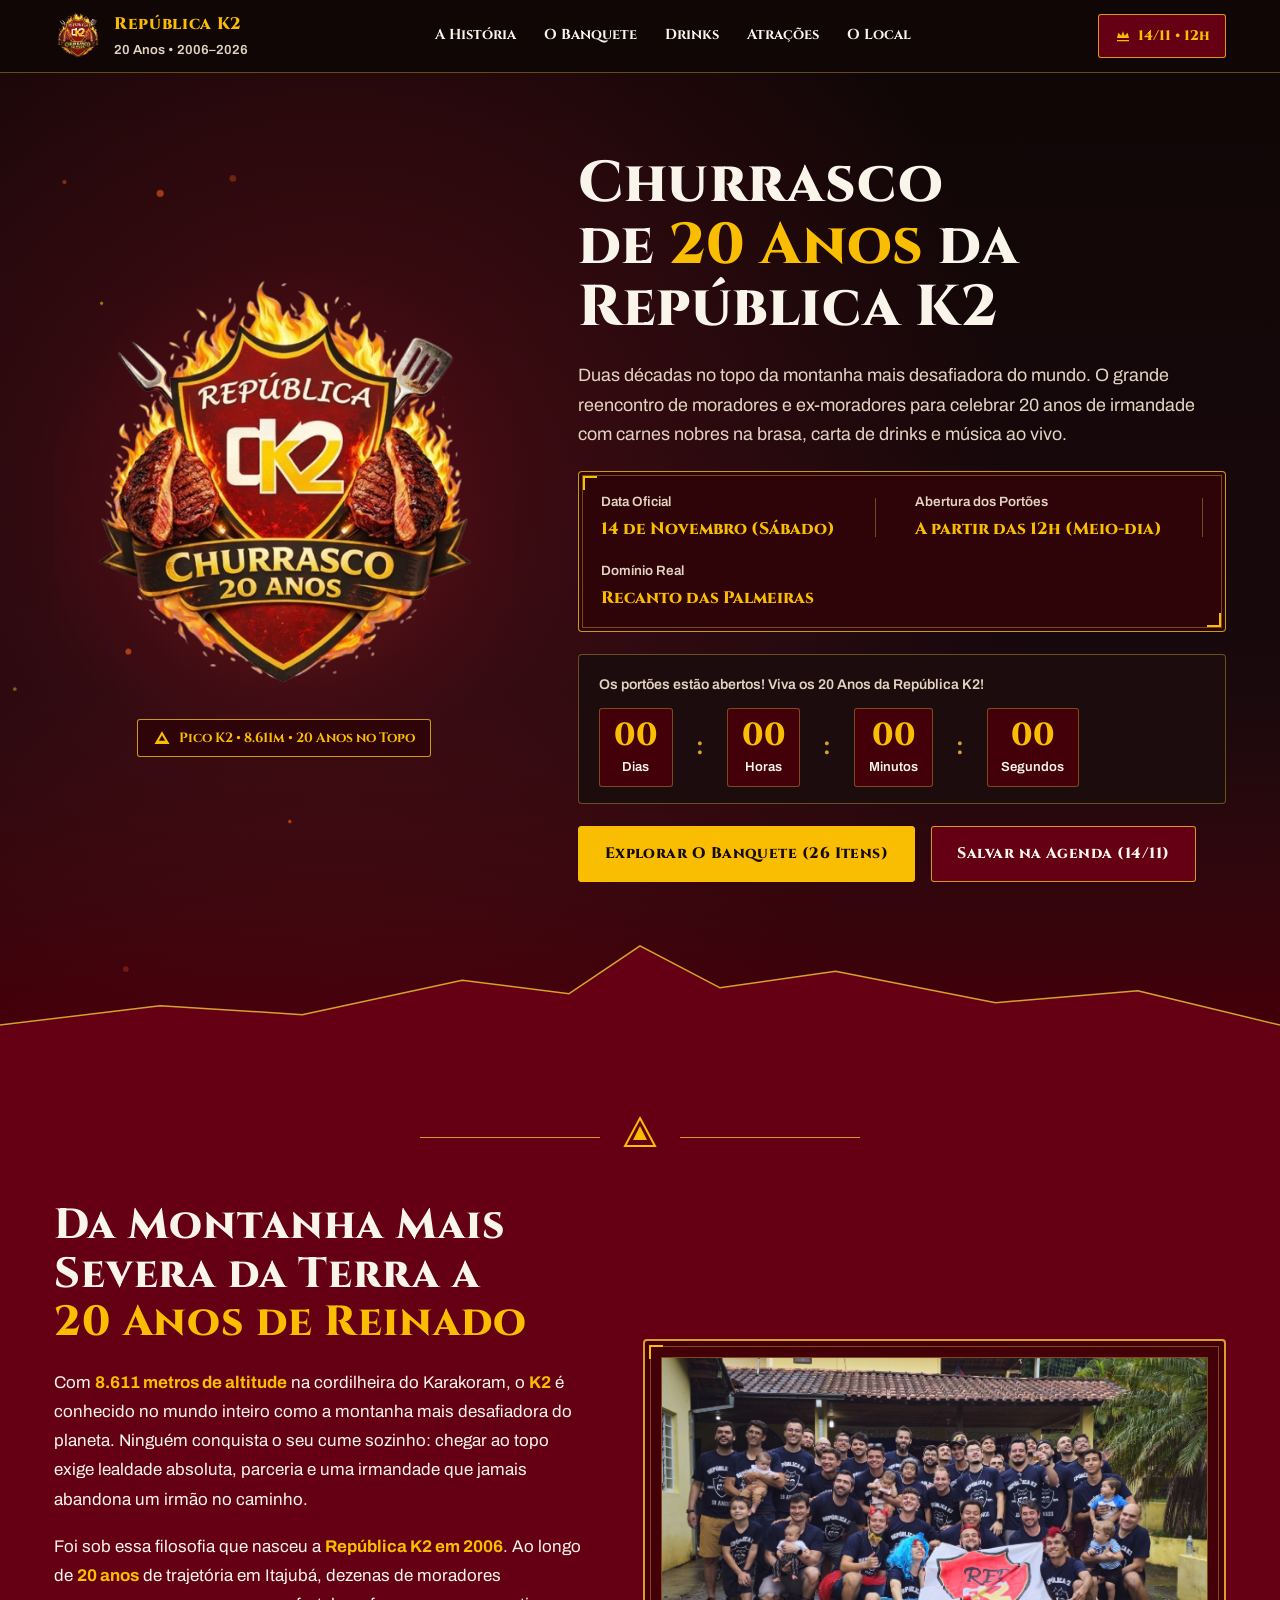
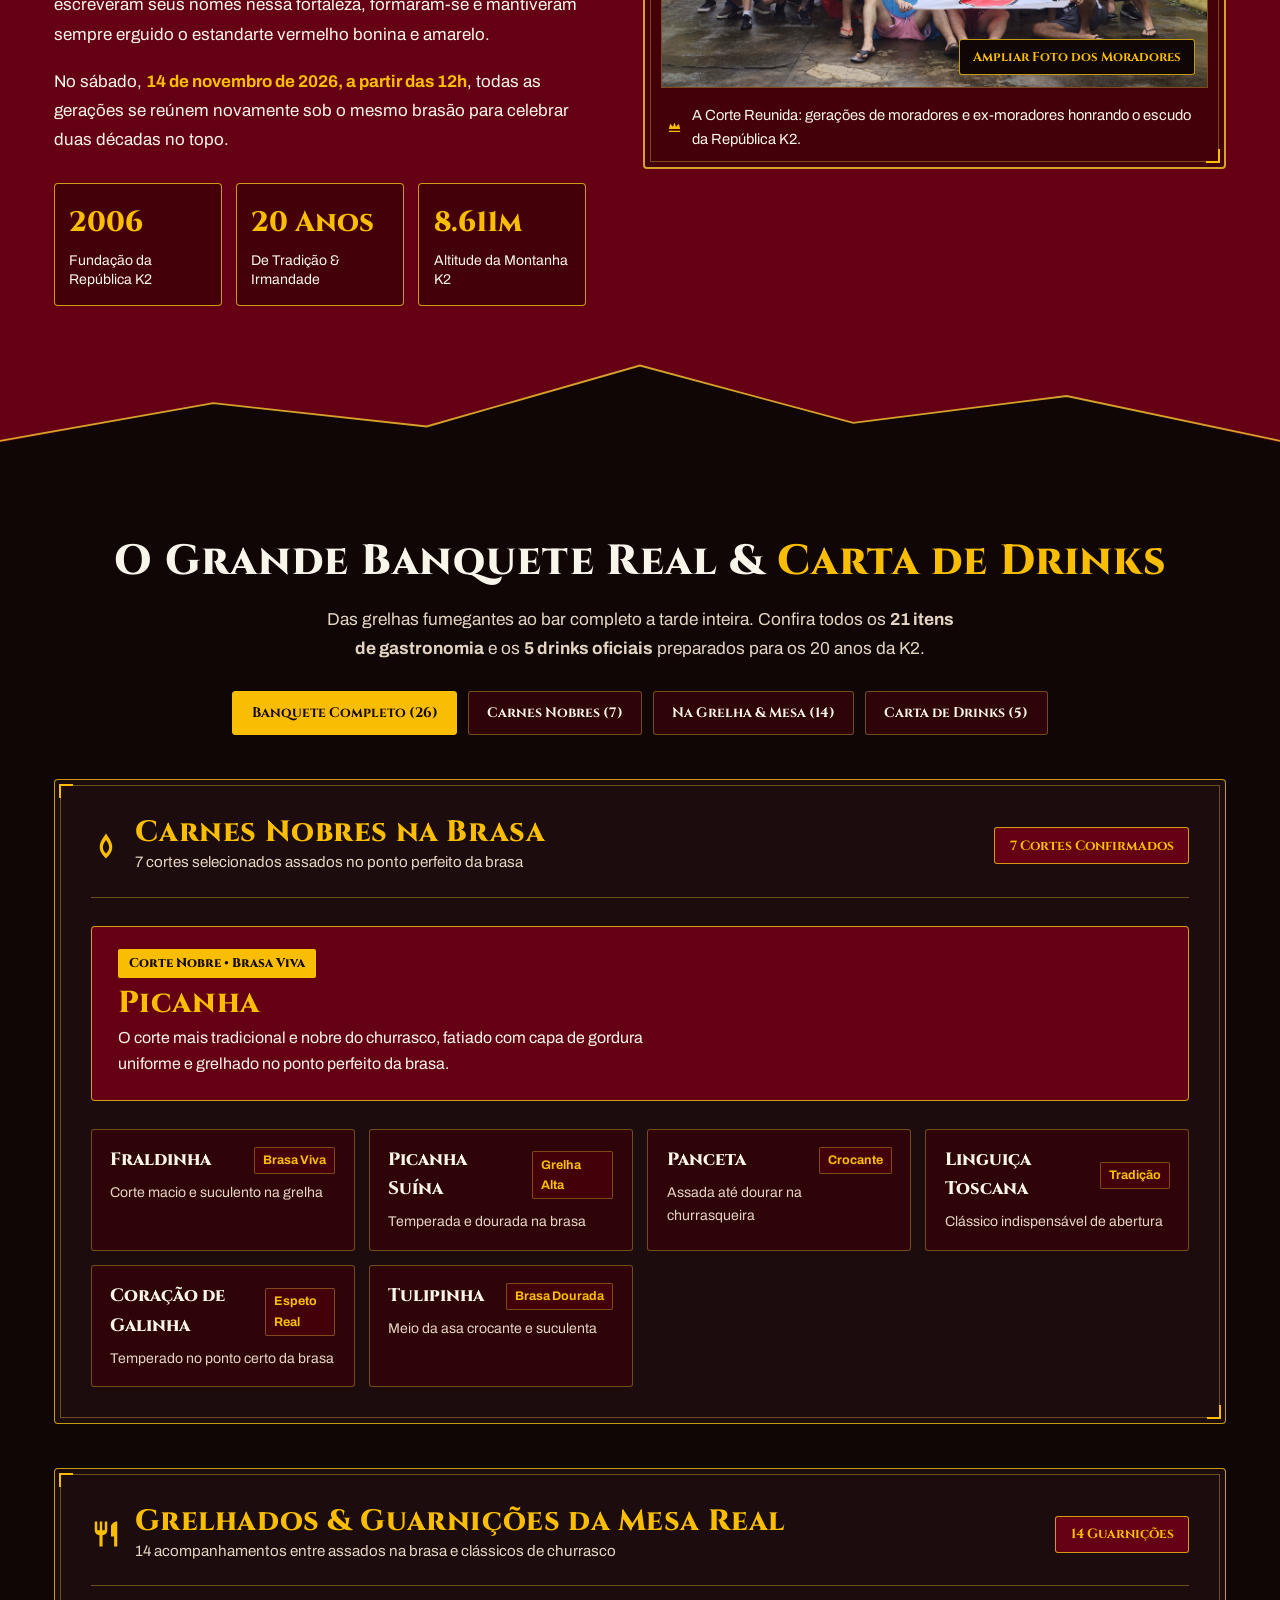
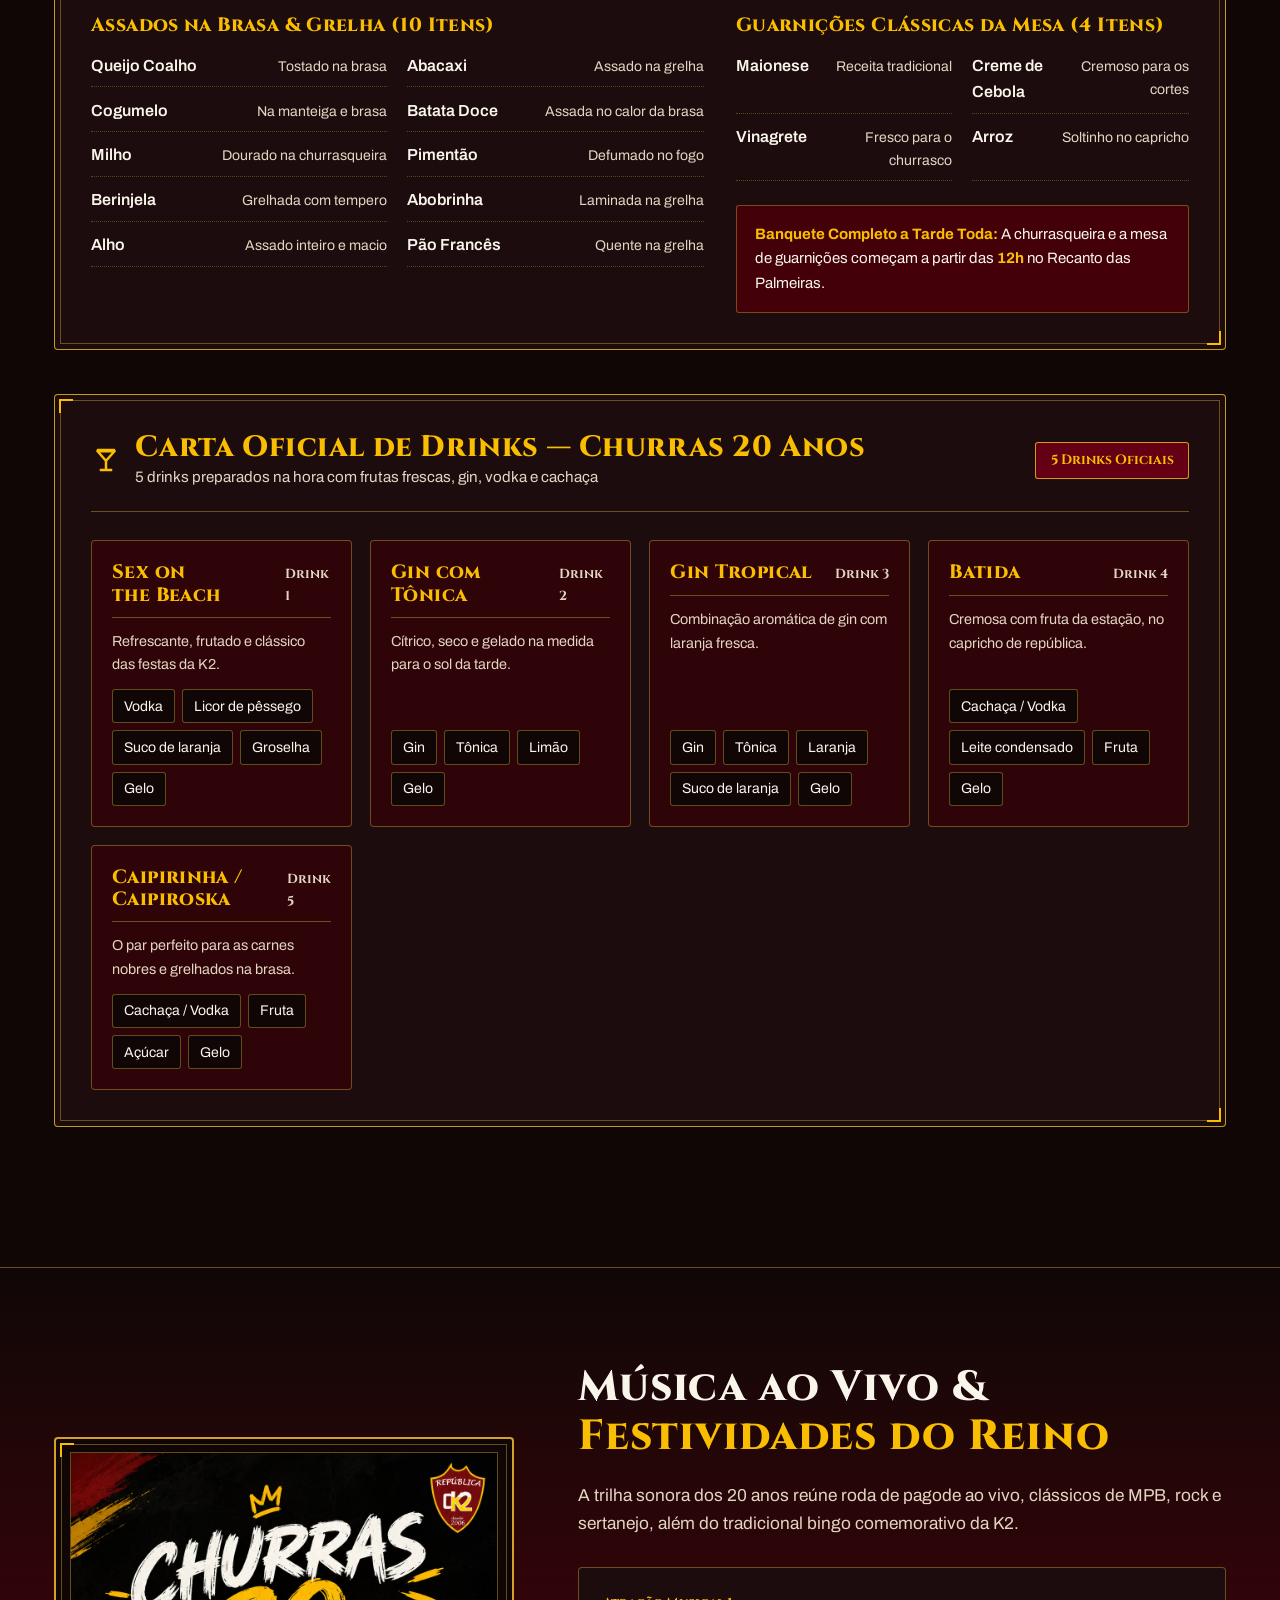
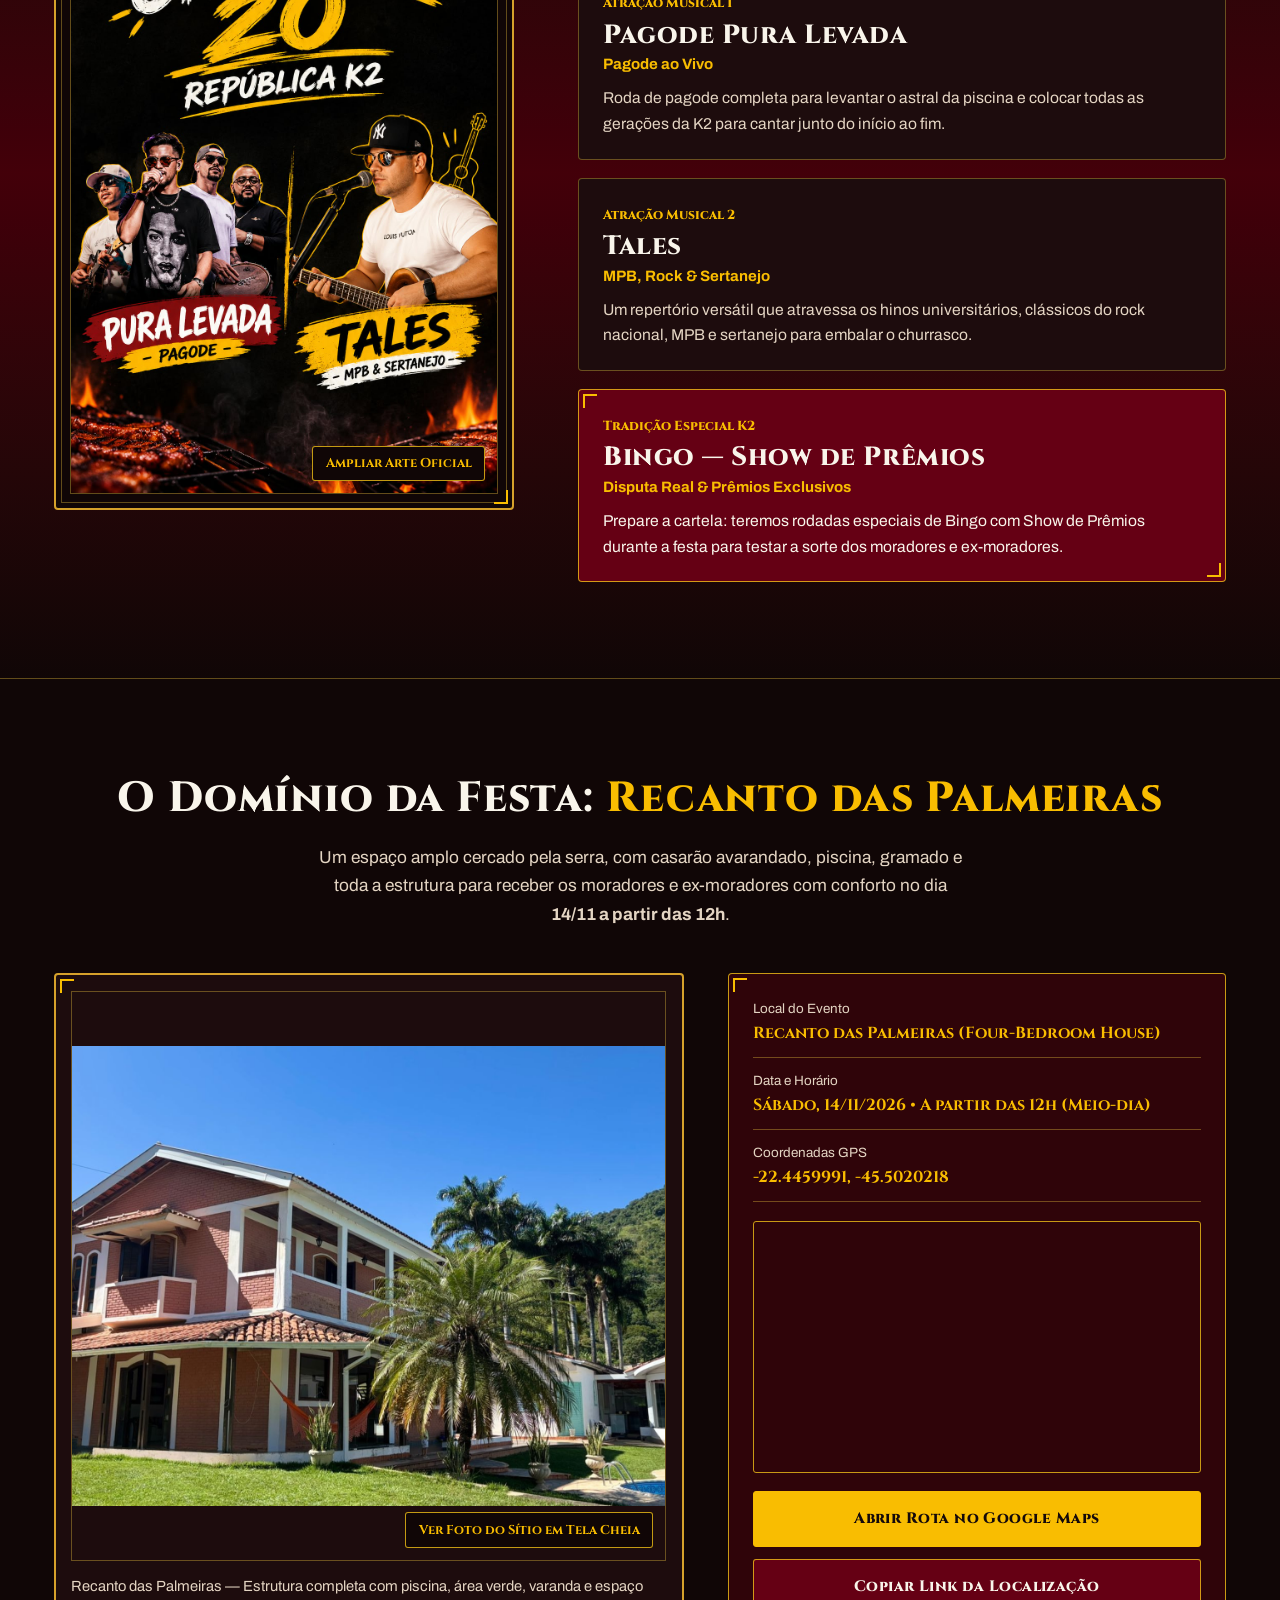
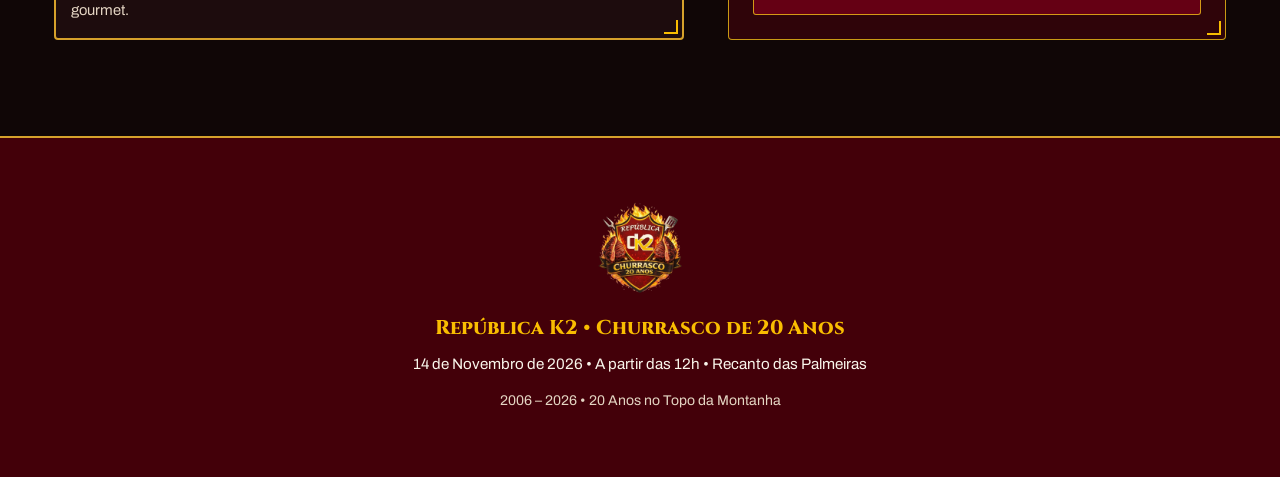
==== commit 3a37313f: "Ajustar texto para focar em moradores e ex-moradores" ====
--- a/index.html
+++ b/index.html
@@ -88,7 +88,7 @@
           </h1>
 
           <p class="hero-lead">
-            Duas décadas no topo da montanha mais desafiadora do mundo. O grande reencontro de moradores, ex-moradores, familiares e amigos para celebrar 20 anos de irmandade com carnes nobres na brasa, carta de drinks e música ao vivo.
+            Duas décadas no topo da montanha mais desafiadora do mundo. O grande reencontro de moradores e ex-moradores para celebrar 20 anos de irmandade com carnes nobres na brasa, carta de drinks e música ao vivo.
           </p>
 
           <!-- Decreto de Data, Hora e Domínio com Cantoneiras Heráldicas -->
@@ -187,7 +187,7 @@
             </p>
 
             <p class="history-paragraph">
-              Foi sob essa filosofia que nasceu a <strong>República K2 em 2006</strong>. Ao longo de <strong>20 anos</strong> de trajetória em Itajubá, dezenas de moradores escreveram seus nomes nessa fortaleza, formaram-se, constituíram famílias e mantiveram erguido o estandarte vermelho bonina e amarelo.
+              Foi sob essa filosofia que nasceu a <strong>República K2 em 2006</strong>. Ao longo de <strong>20 anos</strong> de trajetória em Itajubá, dezenas de moradores escreveram seus nomes nessa fortaleza, formaram-se e mantiveram sempre erguido o estandarte vermelho bonina e amarelo.
             </p>
 
             <p class="history-paragraph">
@@ -211,30 +211,30 @@
             </div>
           </div>
 
-          <!-- Retrato Oficial da Família K2 (com ampliação em Lightbox) -->
+          <!-- Retrato Oficial dos Moradores e Ex-moradores (com ampliação em Lightbox) -->
           <figure class="royal-portrait-frame royal-corners">
             <button
               type="button"
               class="portrait-zoom-trigger"
               data-lightbox-src="imagens/Moradores.jpg"
-              data-lightbox-caption="Família República K2 reunida: moradores, ex-moradores e filhos sob o mesmo brasão."
-              aria-label="Ampliar foto da Família República K2 em tela cheia"
+              data-lightbox-caption="República K2: moradores e ex-moradores reunidos sob o mesmo brasão."
+              aria-label="Ampliar foto dos moradores e ex-moradores da República K2 em tela cheia"
             >
               <img
                 src="imagens/Moradores.jpg"
-                alt="Gerações de moradores, ex-moradores e filhos reunidos segurando a bandeira com o brasão da República K2"
+                alt="Gerações de moradores e ex-moradores reunidos segurando a bandeira com o brasão da República K2"
                 class="portrait-img"
                 width="960"
                 height="560"
                 loading="lazy"
               >
-              <span class="zoom-pill">Ampliar Foto da Família K2</span>
+              <span class="zoom-pill">Ampliar Foto dos Moradores</span>
             </button>
             <figcaption class="portrait-caption">
               <svg class="caption-crown" width="18" height="18" viewBox="0 0 24 24" fill="none" aria-hidden="true">
                 <path d="M3 18H21V20H3V18ZM3 15L5 7L9.5 11.5L12 5L14.5 11.5L19 7L21 15H3Z" fill="currentColor"/>
               </svg>
-              <span>A Corte Reunida: gerações de moradores, ex-moradores e suas famílias honrando o escudo da República K2.</span>
+              <span>A Corte Reunida: gerações de moradores e ex-moradores honrando o escudo da República K2.</span>
             </figcaption>
           </figure>
         </div>
@@ -550,7 +550,7 @@
                 <h3 class="lineup-artist">Bingo — Show de Prêmios</h3>
                 <p class="lineup-genre">Disputa Real &amp; Prêmios Exclusivos</p>
                 <p class="lineup-desc">
-                  Prepare a cartela: teremos rodadas especiais de Bingo com Show de Prêmios durante a festa para testar a sorte dos moradores, ex-moradores e convidados.
+                  Prepare a cartela: teremos rodadas especiais de Bingo com Show de Prêmios durante a festa para testar a sorte dos moradores e ex-moradores.
                 </p>
               </article>
             </div>
@@ -567,7 +567,7 @@
             O Domínio da Festa: <span class="gold-solid">Recanto das Palmeiras</span>
           </h2>
           <p class="section-subcopy">
-            Um espaço amplo cercado pela serra, com casarão avarandado, piscina, gramado e toda a estrutura para receber a família K2 com conforto no dia <strong>14/11 a partir das 12h</strong>.
+            Um espaço amplo cercado pela serra, com casarão avarandado, piscina, gramado e toda a estrutura para receber os moradores e ex-moradores com conforto no dia <strong>14/11 a partir das 12h</strong>.
           </p>
         </div>
 
@@ -663,9 +663,9 @@
         </button>
       </div>
       <div class="lightbox-body">
-        <img src="imagens/Moradores.jpg" alt="Família República K2 reunida" id="lightbox-img" class="lightbox-img">
-      </div>
-      <p class="lightbox-caption" id="lightbox-caption">Família República K2 reunida</p>
+        <img src="imagens/Moradores.jpg" alt="Moradores e ex-moradores da República K2 reunidos" id="lightbox-img" class="lightbox-img">
+      </div>
+      <p class="lightbox-caption" id="lightbox-caption">Moradores e ex-moradores da República K2 reunidos</p>
     </div>
   </dialog>
 
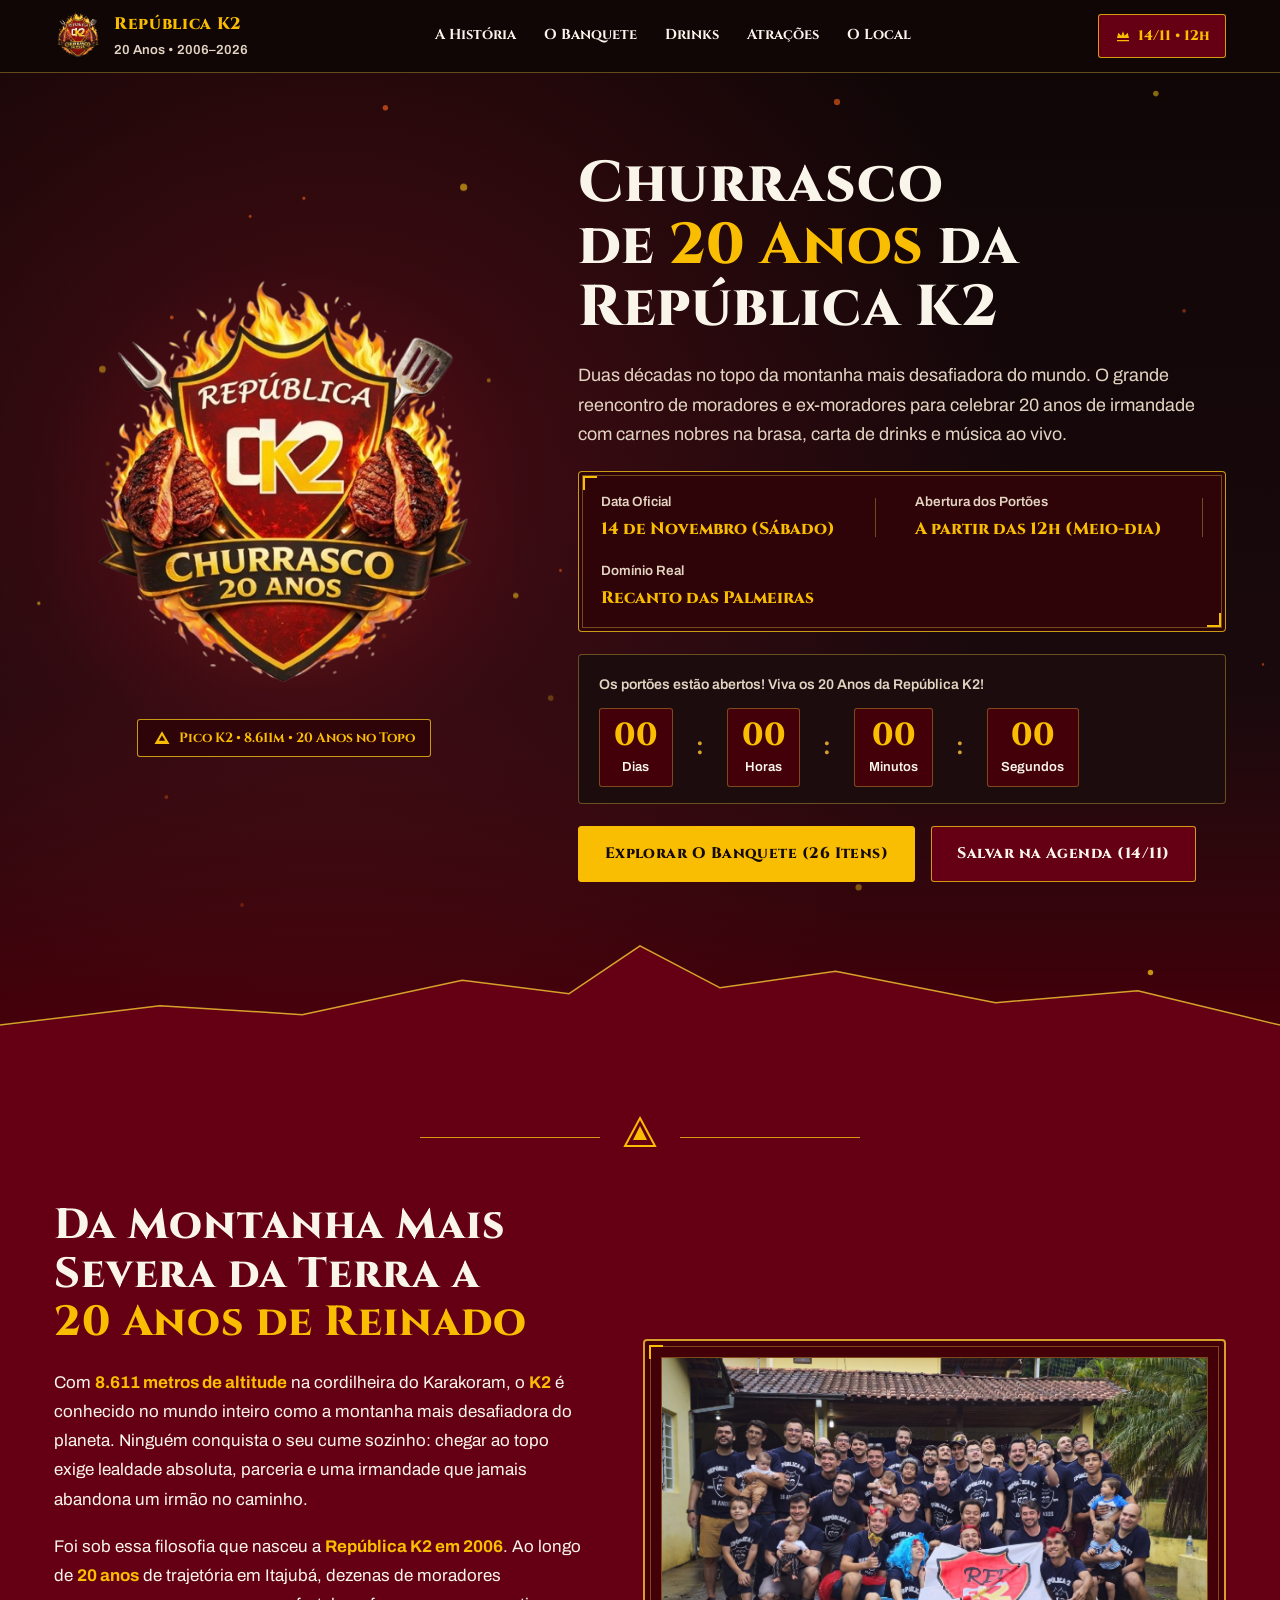
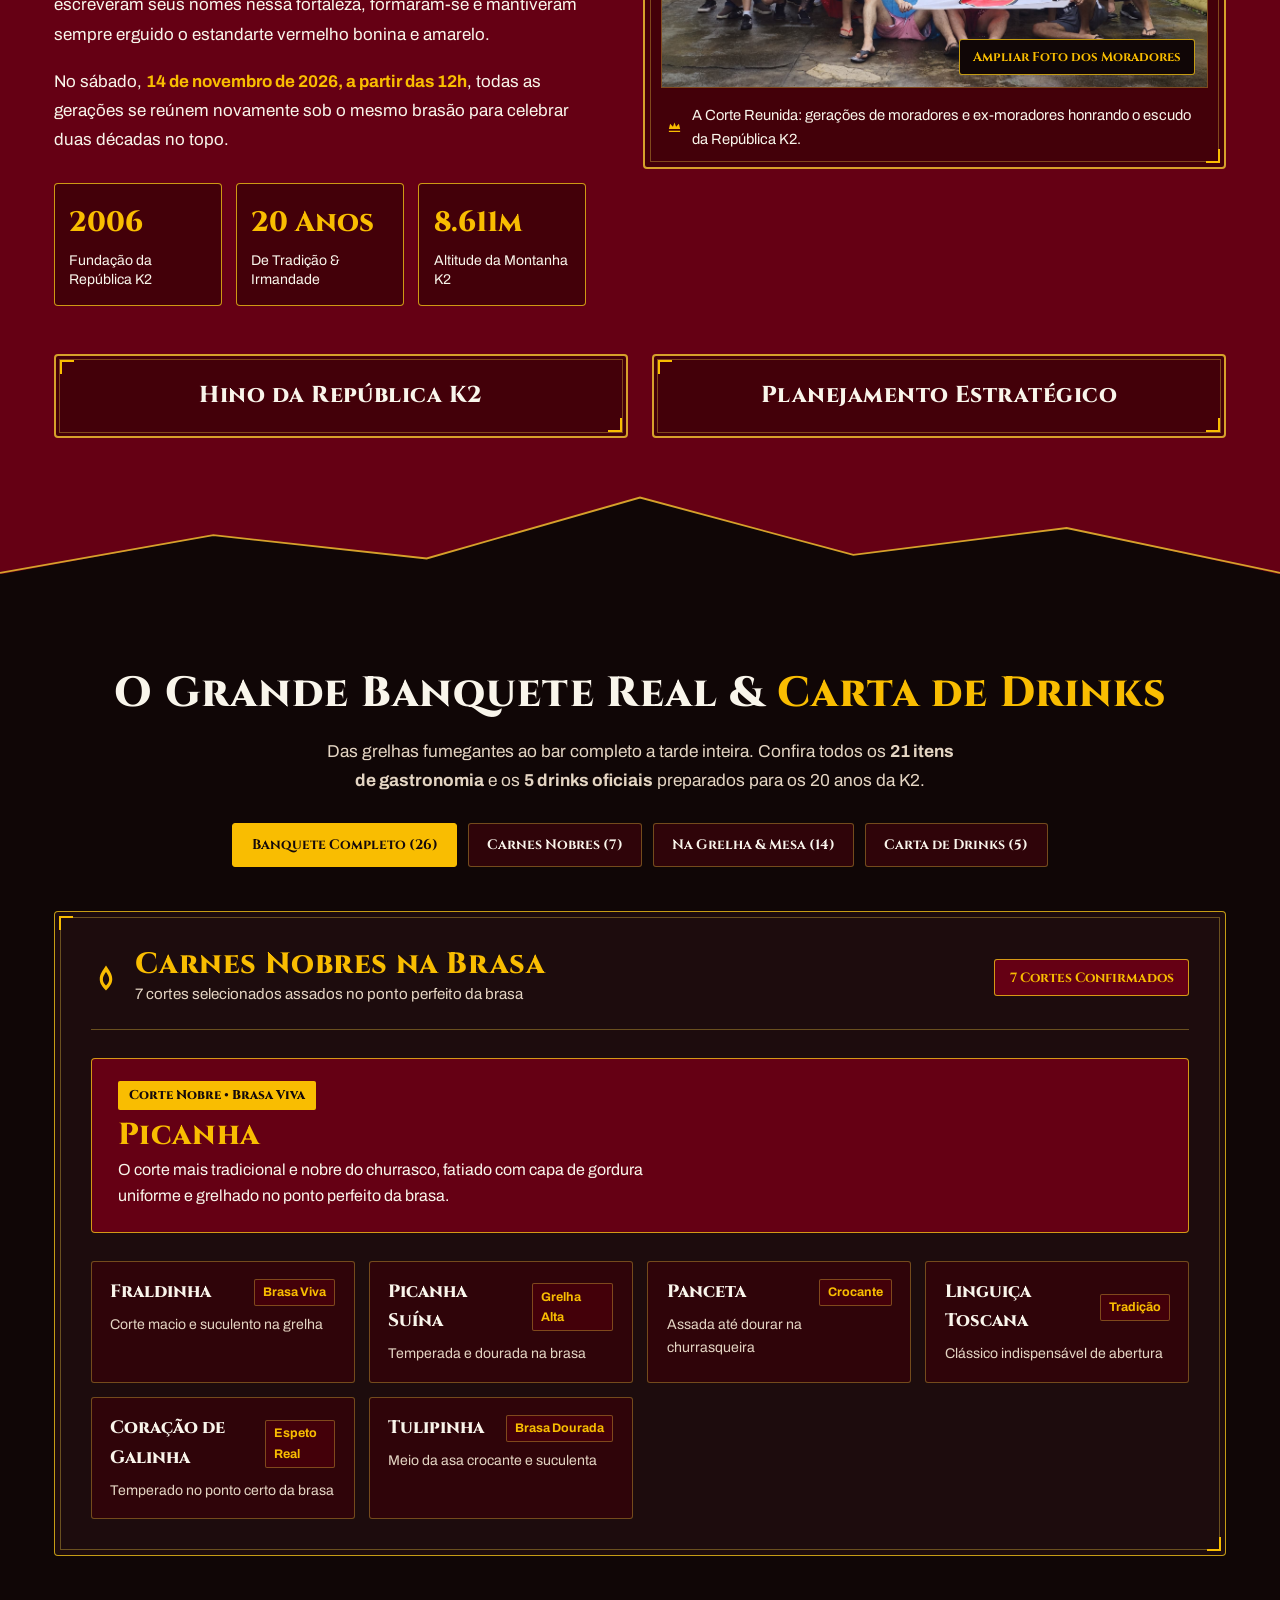
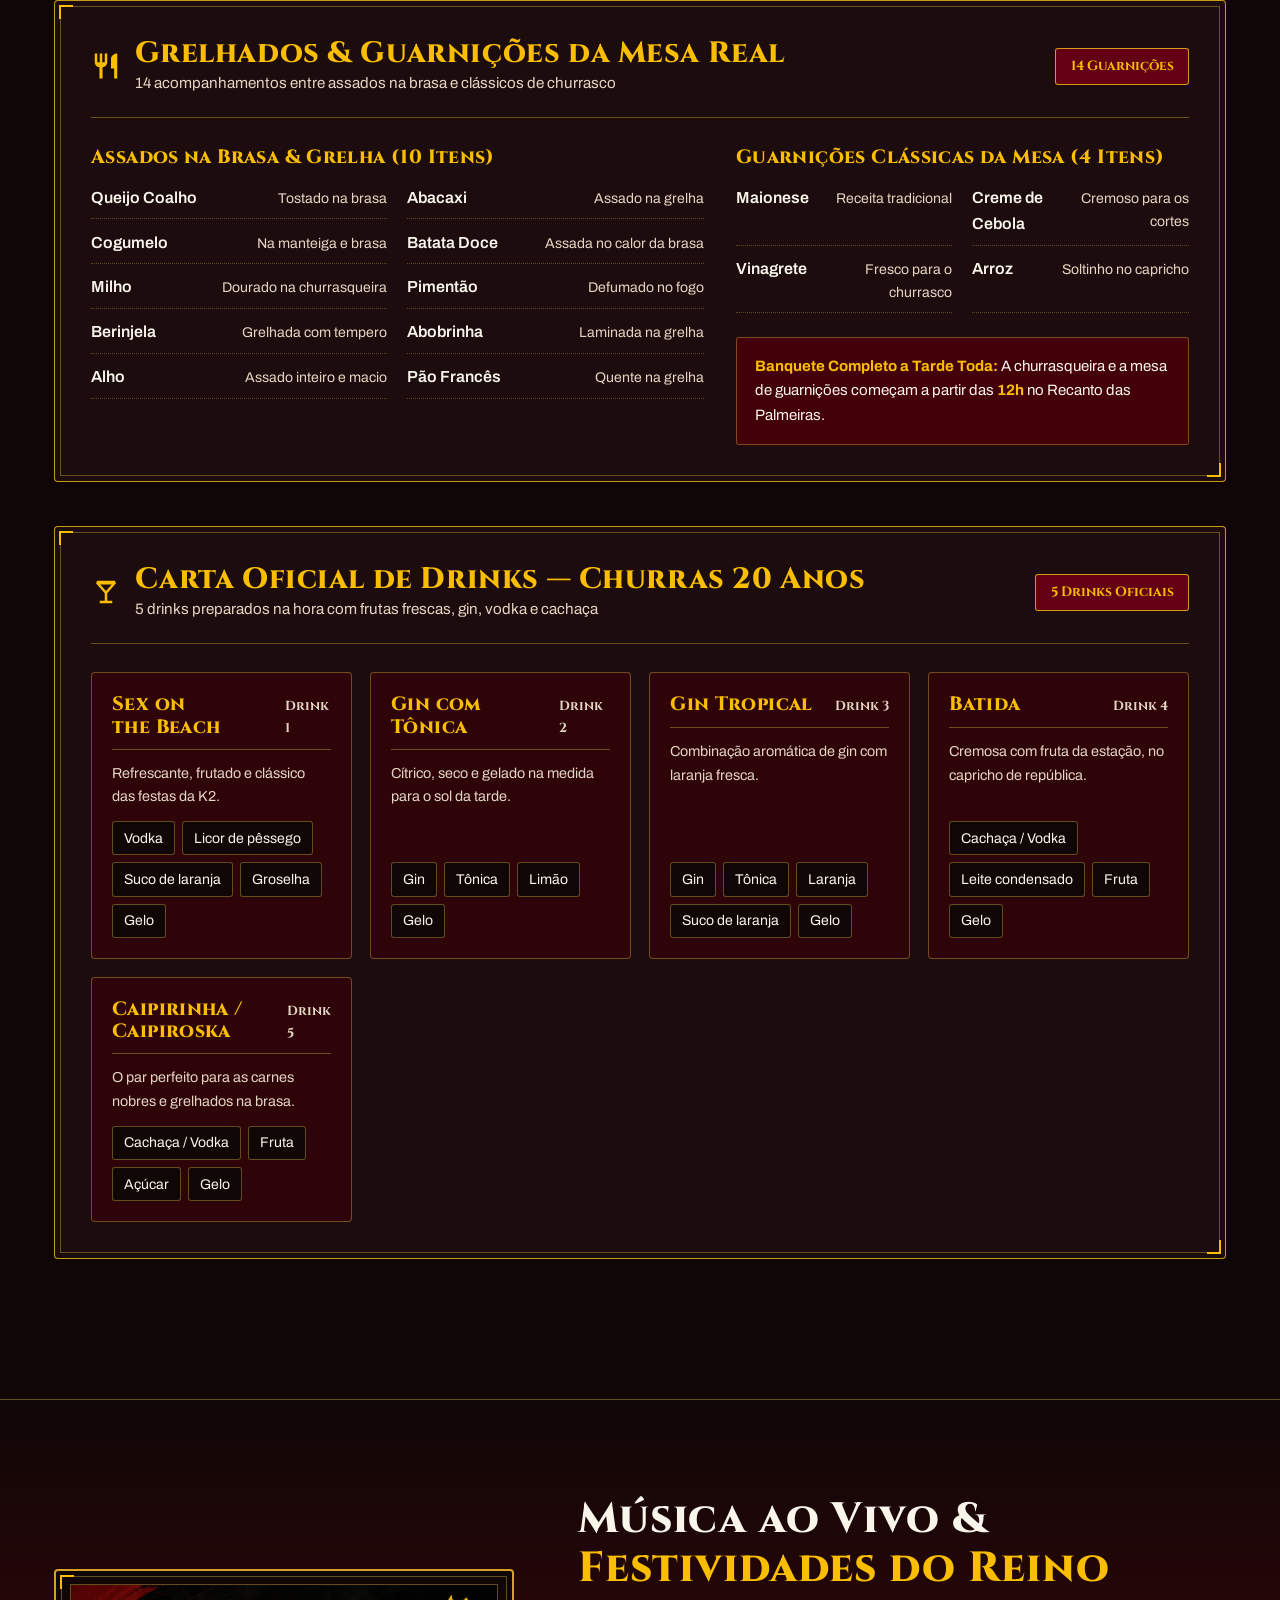
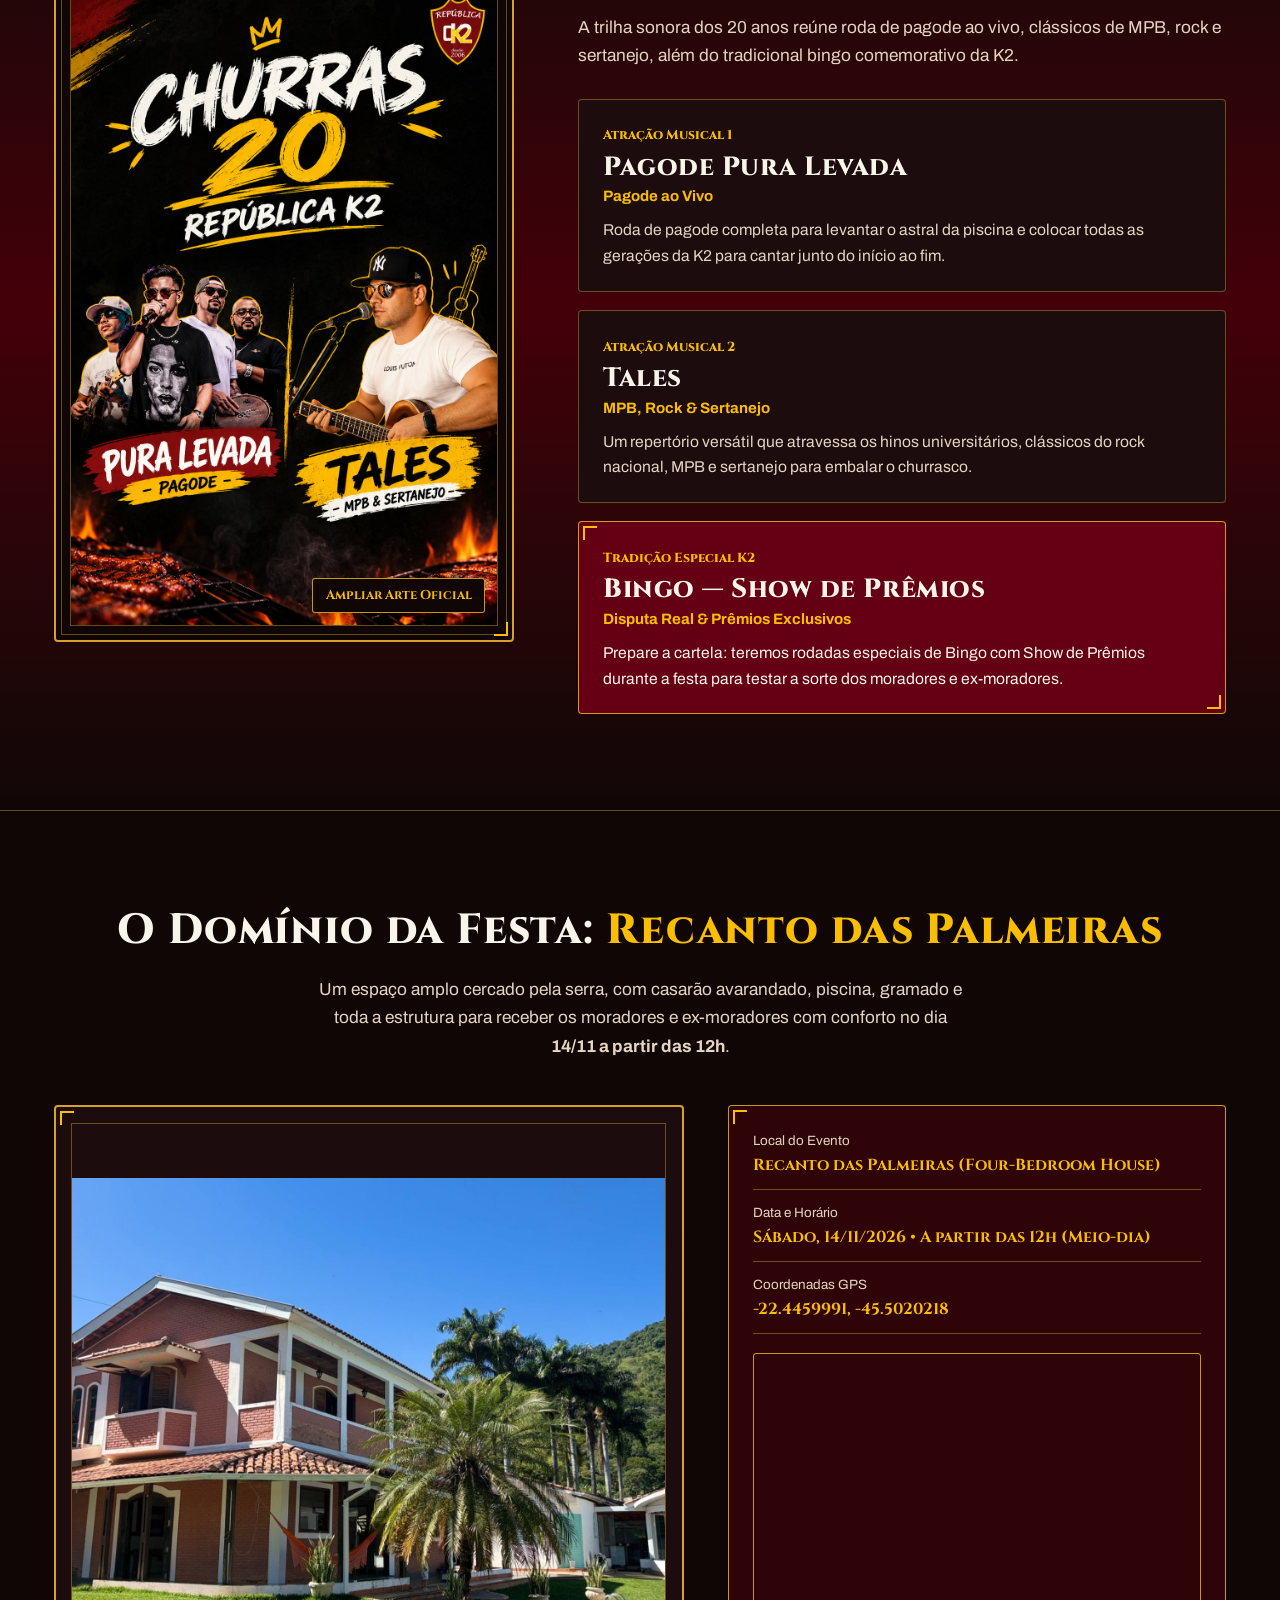
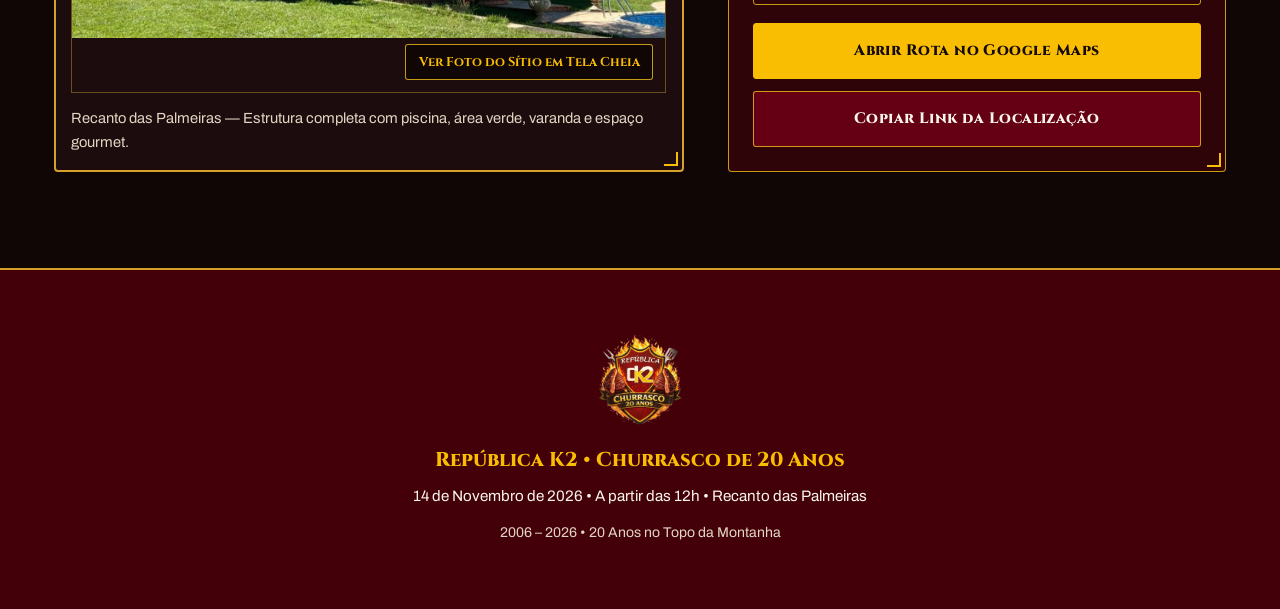
==== commit eec470c4: "Adicionar cards interativos e modal do Hino e Planejamento Estrategico" ====
--- a/index.html
+++ b/index.html
@@ -238,6 +238,29 @@
             </figcaption>
           </figure>
         </div>
+
+        <!-- Cards da Tradição: Hino e Planejamento Estratégico (Lado a Lado) -->
+        <div class="lore-cards-grid">
+          <button
+            type="button"
+            class="lore-card royal-corners"
+            data-doc-target="hino"
+            aria-haspopup="dialog"
+            aria-label="Abrir Hino da República K2"
+          >
+            <h3 class="lore-card-title">Hino da República K2</h3>
+          </button>
+
+          <button
+            type="button"
+            class="lore-card royal-corners"
+            data-doc-target="planejamento"
+            aria-haspopup="dialog"
+            aria-label="Abrir Planejamento Estratégico da República K2"
+          >
+            <h3 class="lore-card-title">Planejamento Estratégico</h3>
+          </button>
+        </div>
       </div>
 
       <!-- Divisor Inferior Bonina -> Obsidiana -->
@@ -669,6 +692,68 @@
     </div>
   </dialog>
 
+  <!-- MODAL NATIVO (<dialog>) PARA DOCUMENTOS (HINO E PLANEJAMENTO) -->
+  <dialog class="royal-doc-modal" id="doc-modal" aria-labelledby="doc-modal-title">
+    <div class="doc-modal-frame royal-corners">
+      <div class="doc-modal-topbar">
+        <h3 class="doc-modal-title" id="doc-modal-title">Documento</h3>
+        <button type="button" class="lightbox-close" id="doc-modal-close-btn" aria-label="Fechar documento">
+          <span>Fechar</span>
+          <svg width="16" height="16" viewBox="0 0 24 24" fill="none" aria-hidden="true">
+            <path d="M6 6L18 18M18 6L6 18" stroke="currentColor" stroke-width="2" stroke-linecap="round"/>
+          </svg>
+        </button>
+      </div>
+
+      <div class="doc-modal-body" id="doc-modal-content">
+        <!-- Conteúdo integral carregado dinamicamente -->
+      </div>
+    </div>
+  </dialog>
+
+  <!-- Templates com o conteúdo integral de cada documento -->
+  <template id="tmpl-hino">
+    <div class="doc-poem-layout">
+      <p class="poem-stanza">À querida república K2 de hoje antes e depois,</p>
+      <p class="poem-stanza">Onde os bons momentos vividos<br>Nunca muito sofridos<br>jamais serão esquecidos.</p>
+      <p class="poem-stanza">Rep que ninguém contesta.<br>De bixete folgada a veterana tarada<br>E até com as namoradas a gente faz a festa.</p>
+      <p class="poem-stanza">A cada caixa comprada uma fraqueza,<br>A cada pinga tomada uma certeza,<br>De que pro resto da vida eu saberei<br>Que uma nova família eu ganhei.</p>
+      <p class="poem-chorus">Cume, Cume, Cume, K2!</p>
+      <p class="doc-signature">Caio, Primavera, Chefe — Fevereiro de 2015</p>
+    </div>
+  </template>
+
+  <template id="tmpl-planejamento">
+    <div class="doc-strat-layout">
+      <div class="strat-section">
+        <h4 class="strat-heading">Missão</h4>
+        <p>Transformar bixos desorientados em adultos funcionais, enquanto criamos memórias e formamos amizades pra vida toda. Tudo isso com um toque de aprendizado, porque, afinal, tem faculdade no meio.</p>
+      </div>
+
+      <div class="strat-section">
+        <h4 class="strat-heading">Visão</h4>
+        <p>Ser "A República". Aquela que todos falam bem, que os veteranos morrem de saudades e os bixos sonham em entrar. Queremos que nossos membros saiam daqui prontos pra arrasar na vida (e com boas histórias pra contar).</p>
+      </div>
+
+      <div class="strat-section">
+        <h4 class="strat-heading">Valores</h4>
+        <ul class="strat-values">
+          <li><strong>Respeito:</strong> Valorizamos a convivência harmoniosa e o trato digno entre todos os membros. O respeito mútuo é essencial para um ambiente de aprendizado saudável e produtivo.</li>
+          <li><strong>Parceria:</strong> A gente joga junto, seja no truco, nos churrascos ou na hora de estudar (ou fazer um mutirão pra salvar os amigos de DPs). Aqui, ninguém fica pra trás — a não ser quem se atrasa para ir ao DA.</li>
+          <li><strong>Comprometimento:</strong> A gente leva a sério as responsabilidades. Quer dizer: o que importa é passar de ano, pagar as contas, não deixar de ir ao DA e manter a casa de pé (literalmente).</li>
+          <li><strong>Alegria com Responsabilidade:</strong> Entendemos que a vida universitária é um período único, repleto de descobertas, lazer e criação de memórias inesquecíveis. Aqui, a diversão é sagrada, sempre respeitando os limites éticos, a integridade física e emocional de todos, e o patrimônio público e privado. Aprontar com criatividade e responsabilidade faz parte da construção de experiências marcantes.</li>
+        </ul>
+      </div>
+
+      <div class="strat-section">
+        <h4 class="strat-heading">Resumo da Ópera</h4>
+        <p>Na República K2, não se formam somente profissionais, mas também pessoas com histórias épicas, hematomas e laços de amizade. Crescemos juntos, nos ajudamos, damos risadas e ainda saímos prontos pra encarar o mundo.</p>
+      </div>
+
+      <p class="doc-signature">14/12/24 – Comemoração 18 anos</p>
+    </div>
+  </template>
+
   <!-- RODAPÉ IMPERIAL -->
   <footer class="site-footer">
     <div class="container footer-inner">
--- a/styles.css
+++ b/styles.css
@@ -714,6 +714,56 @@
   font-size: 1.2rem;
 }
 
+/* Cards da Tradição K2 (Hino e Planejamento Estratégico) */
+.lore-cards-grid {
+  display: grid;
+  grid-template-columns: repeat(2, 1fr);
+  gap: 1.5rem;
+  margin-top: 3rem;
+}
+
+.lore-card {
+  display: flex;
+  align-items: center;
+  justify-content: center;
+  padding: 1.6rem 2rem;
+  background-color: var(--bg-bonina-deep);
+  border: 2px solid var(--gold-royal);
+  outline: 1px solid var(--gold-border);
+  outline-offset: -6px;
+  border-radius: 4px;
+  cursor: pointer;
+  text-align: center;
+  width: 100%;
+  min-height: 84px;
+  transition: transform 0.2s cubic-bezier(0.22, 1, 0.36, 1), background-color 0.2s cubic-bezier(0.22, 1, 0.36, 1), border-color 0.2s cubic-bezier(0.22, 1, 0.36, 1);
+}
+
+.lore-card:hover,
+.lore-card:focus-visible {
+  transform: translateY(-3px);
+  background-color: var(--bg-bonina-panel);
+  border-color: var(--gold-imperial);
+}
+
+.lore-card:active {
+  transform: translateY(0);
+}
+
+.lore-card-title {
+  font-family: var(--font-display);
+  font-size: clamp(1.15rem, 1.8vw, 1.45rem);
+  font-weight: 800;
+  color: var(--text-ivory);
+  margin: 0;
+  transition: color 0.2s cubic-bezier(0.22, 1, 0.36, 1);
+}
+
+.lore-card:hover .lore-card-title,
+.lore-card:focus-visible .lore-card-title {
+  color: var(--gold-imperial);
+}
+
 /* ==========================================================================
    SEÇÃO 3: O BANQUETE REAL — CARDÁPIO COMPLETO & DRINKS
    ========================================================================== */
@@ -1290,6 +1340,126 @@
   color: var(--text-warm);
   text-align: center;
   max-width: 100%;
+}
+
+/* ==========================================================================
+   MODAL NATIVO (<dialog>) — DOCUMENTOS (HINO E PLANEJAMENTO)
+   ========================================================================== */
+.royal-doc-modal {
+  margin: auto;
+  width: min(840px, 94vw);
+  max-height: 90vh;
+  background-color: var(--bg-obsidian);
+  color: var(--text-ivory);
+  border: 2px solid var(--gold-royal);
+  border-radius: 4px;
+  padding: 1.5rem;
+  z-index: var(--z-modal);
+}
+
+.royal-doc-modal::backdrop {
+  background-color: rgba(8, 4, 5, 0.88);
+}
+
+.doc-modal-frame {
+  display: flex;
+  flex-direction: column;
+  gap: 1.25rem;
+  max-height: calc(90vh - 3rem);
+}
+
+.doc-modal-topbar {
+  display: flex;
+  align-items: center;
+  justify-content: space-between;
+  gap: 1rem;
+  padding-bottom: 0.85rem;
+  border-bottom: 1px solid var(--gold-border);
+}
+
+.doc-modal-title {
+  font-family: var(--font-display);
+  font-size: clamp(1.2rem, 2.2vw, 1.6rem);
+  font-weight: 800;
+  color: var(--gold-imperial);
+  margin: 0;
+}
+
+.doc-modal-body {
+  overflow-y: auto;
+  padding-right: 0.5rem;
+  scrollbar-color: var(--gold-royal) var(--bg-obsidian);
+}
+
+/* Tipografia dos Documentos */
+.doc-poem-layout {
+  display: flex;
+  flex-direction: column;
+  gap: 1.25rem;
+  font-size: 1.08rem;
+  line-height: 1.8;
+  color: var(--text-ivory);
+}
+
+.poem-stanza {
+  border-left: 2px solid var(--gold-border);
+  padding-left: 1.15rem;
+}
+
+.poem-chorus {
+  font-family: var(--font-display);
+  font-size: 1.35rem;
+  font-weight: 800;
+  color: var(--gold-imperial);
+  letter-spacing: 0.04em;
+  padding-block: 0.5rem;
+}
+
+.doc-signature {
+  font-style: italic;
+  font-size: 0.95rem;
+  color: var(--text-warm);
+  margin-top: 1rem;
+  padding-top: 0.75rem;
+  border-top: 1px dashed var(--gold-border);
+}
+
+.doc-strat-layout {
+  display: flex;
+  flex-direction: column;
+  gap: 1.4rem;
+  font-size: 1.02rem;
+  line-height: 1.7;
+}
+
+.strat-section {
+  display: flex;
+  flex-direction: column;
+  gap: 0.4rem;
+}
+
+.strat-heading {
+  font-family: var(--font-display);
+  font-size: 1.2rem;
+  color: var(--gold-imperial);
+  font-weight: 800;
+}
+
+.strat-values {
+  list-style: none;
+  display: flex;
+  flex-direction: column;
+  gap: 0.85rem;
+  margin-top: 0.25rem;
+}
+
+.strat-values li {
+  padding-left: 1rem;
+  border-left: 2px solid var(--gold-border);
+}
+
+.strat-values strong {
+  color: var(--gold-imperial);
 }
 
 /* ==========================================================================
@@ -1387,6 +1557,12 @@
     grid-template-columns: 1fr;
   }
 
+  .lore-cards-grid {
+    grid-template-columns: 1fr;
+    gap: 1rem;
+    margin-top: 2rem;
+  }
+
   .countdown-unit {
     min-width: 3.9rem;
     padding: 0.45rem 0.55rem;
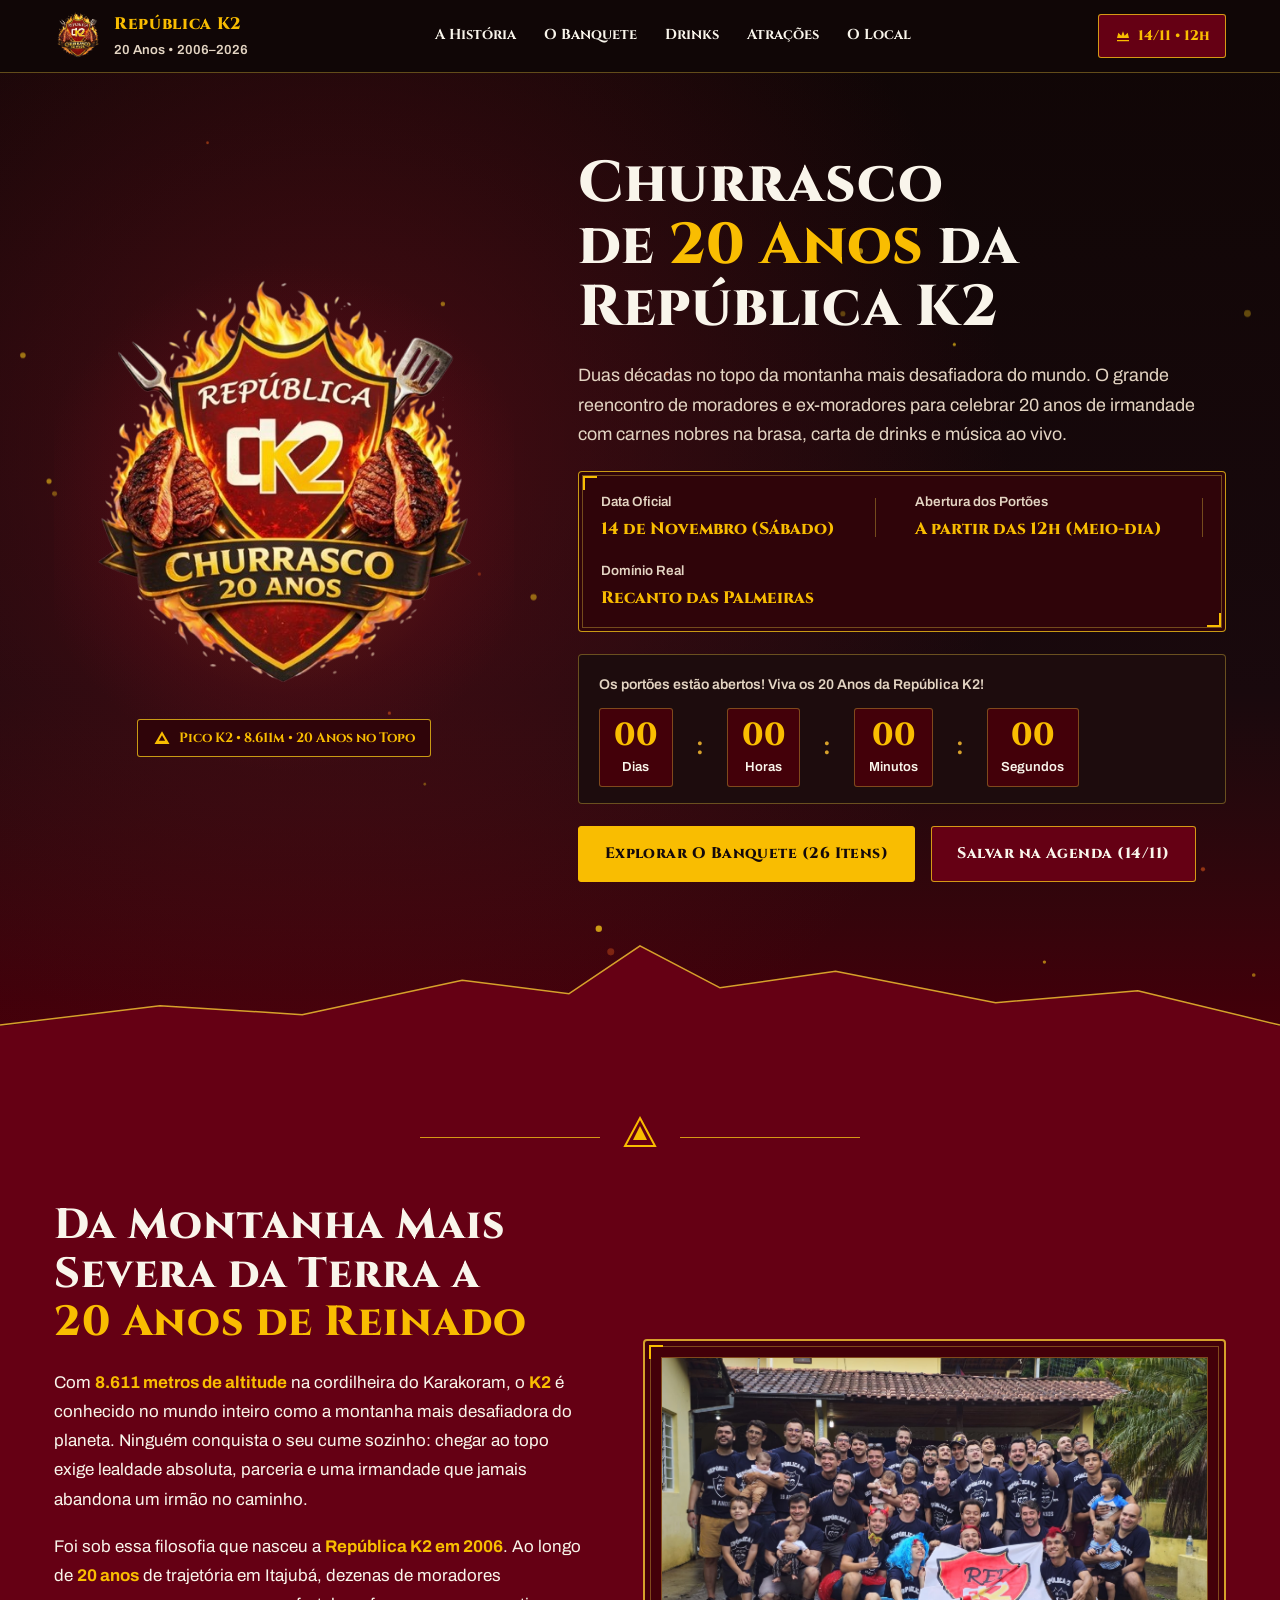
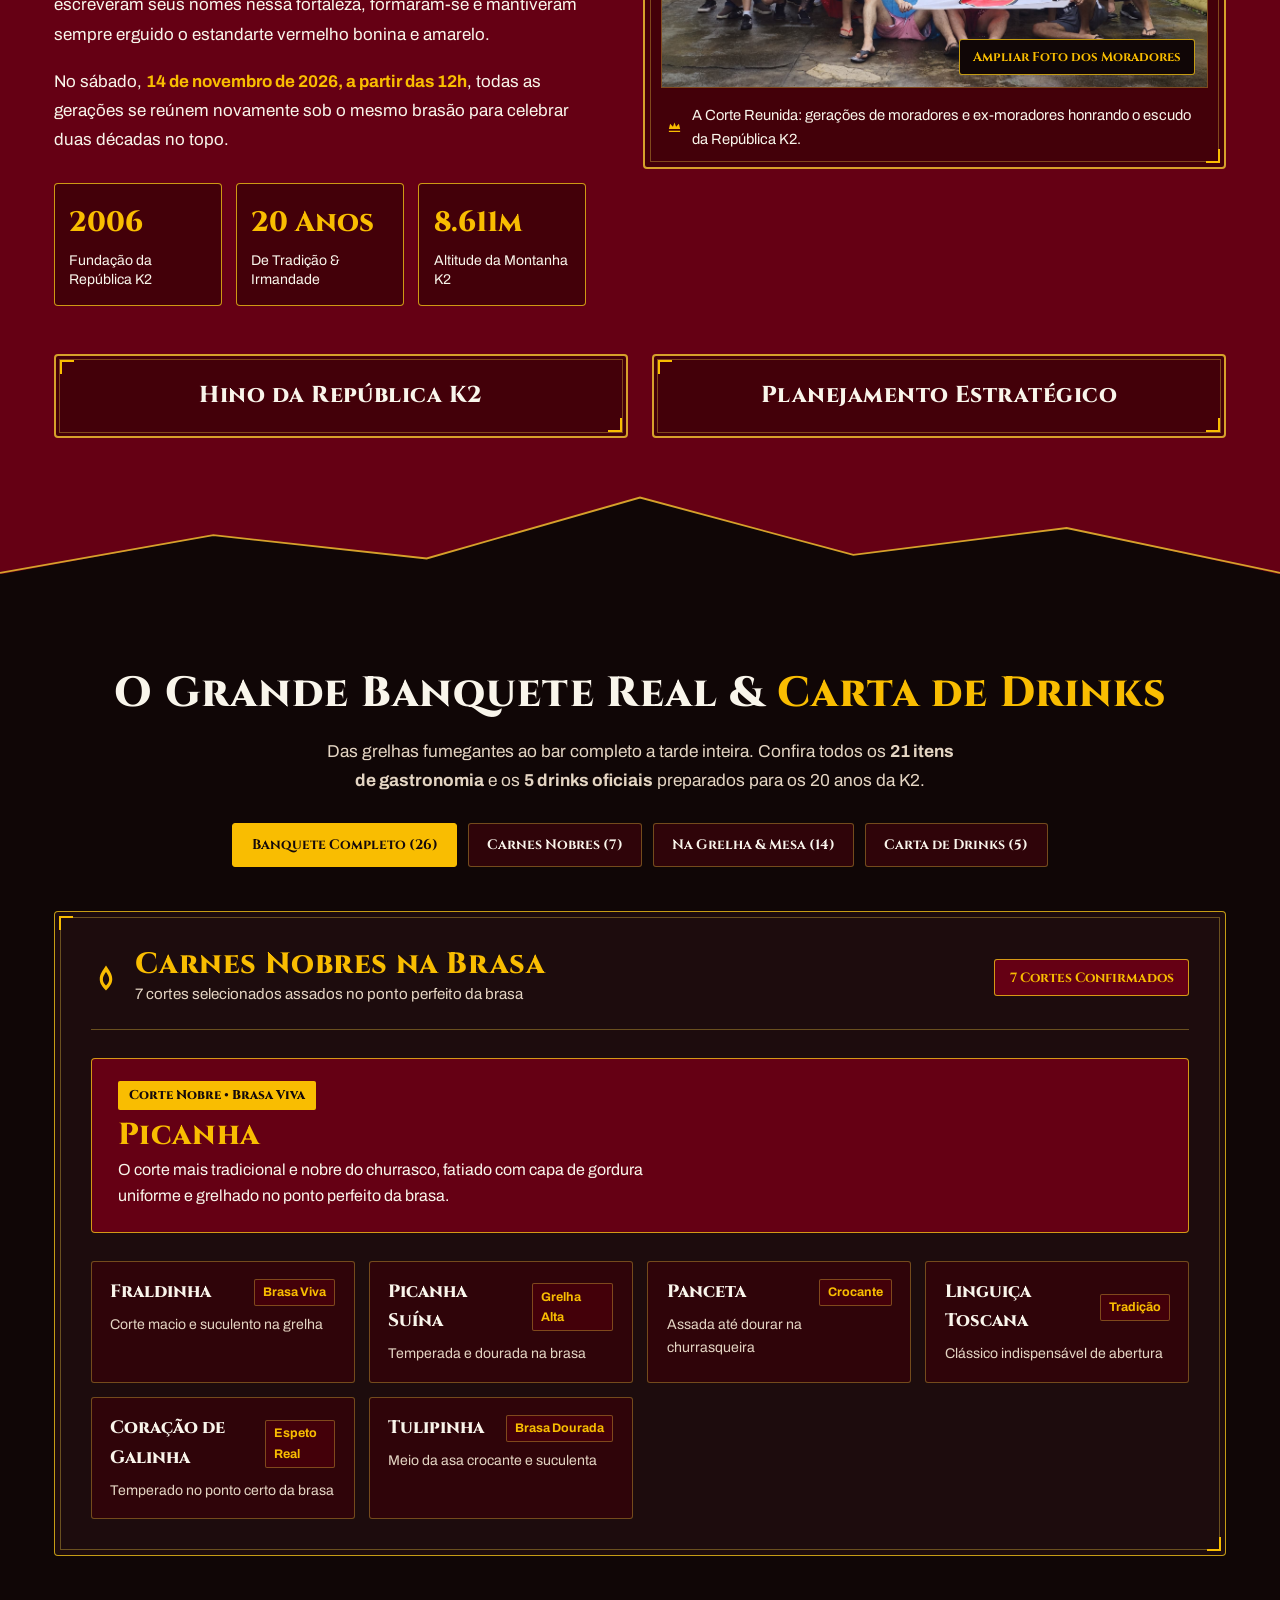
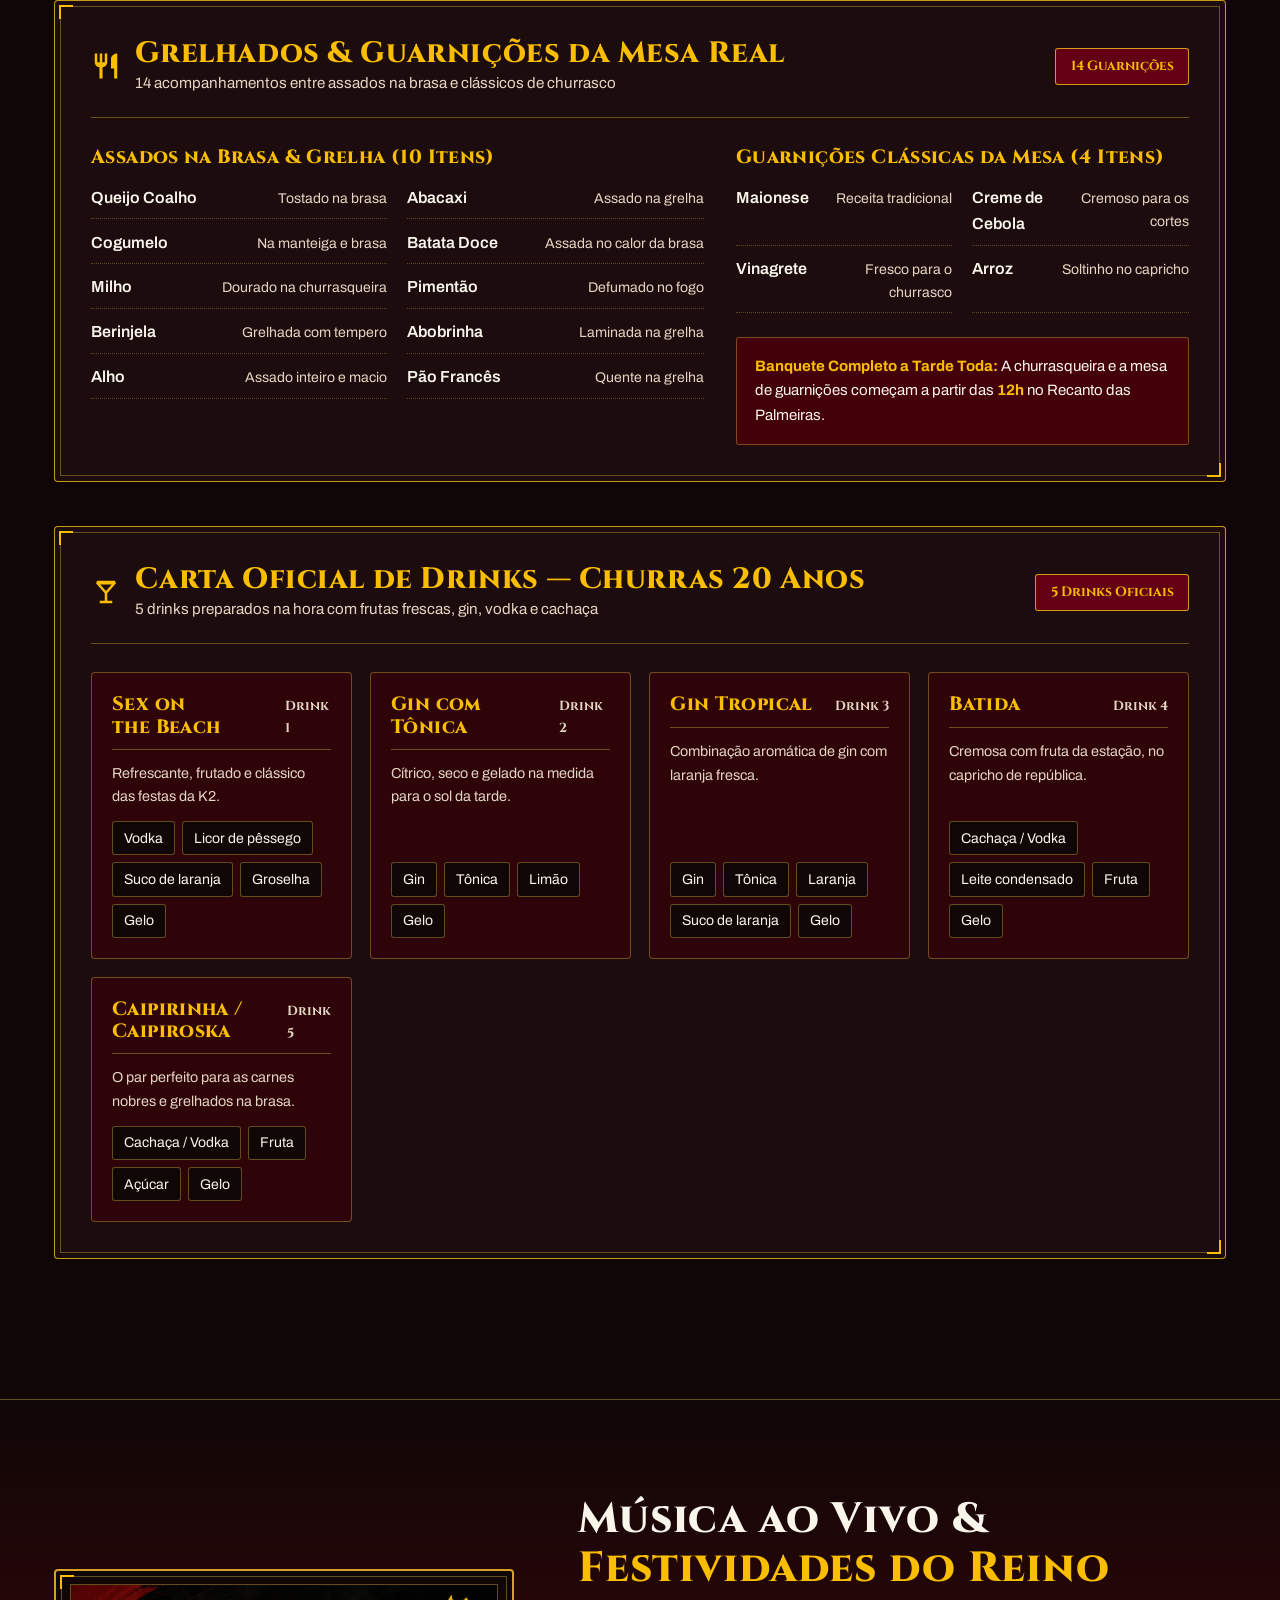
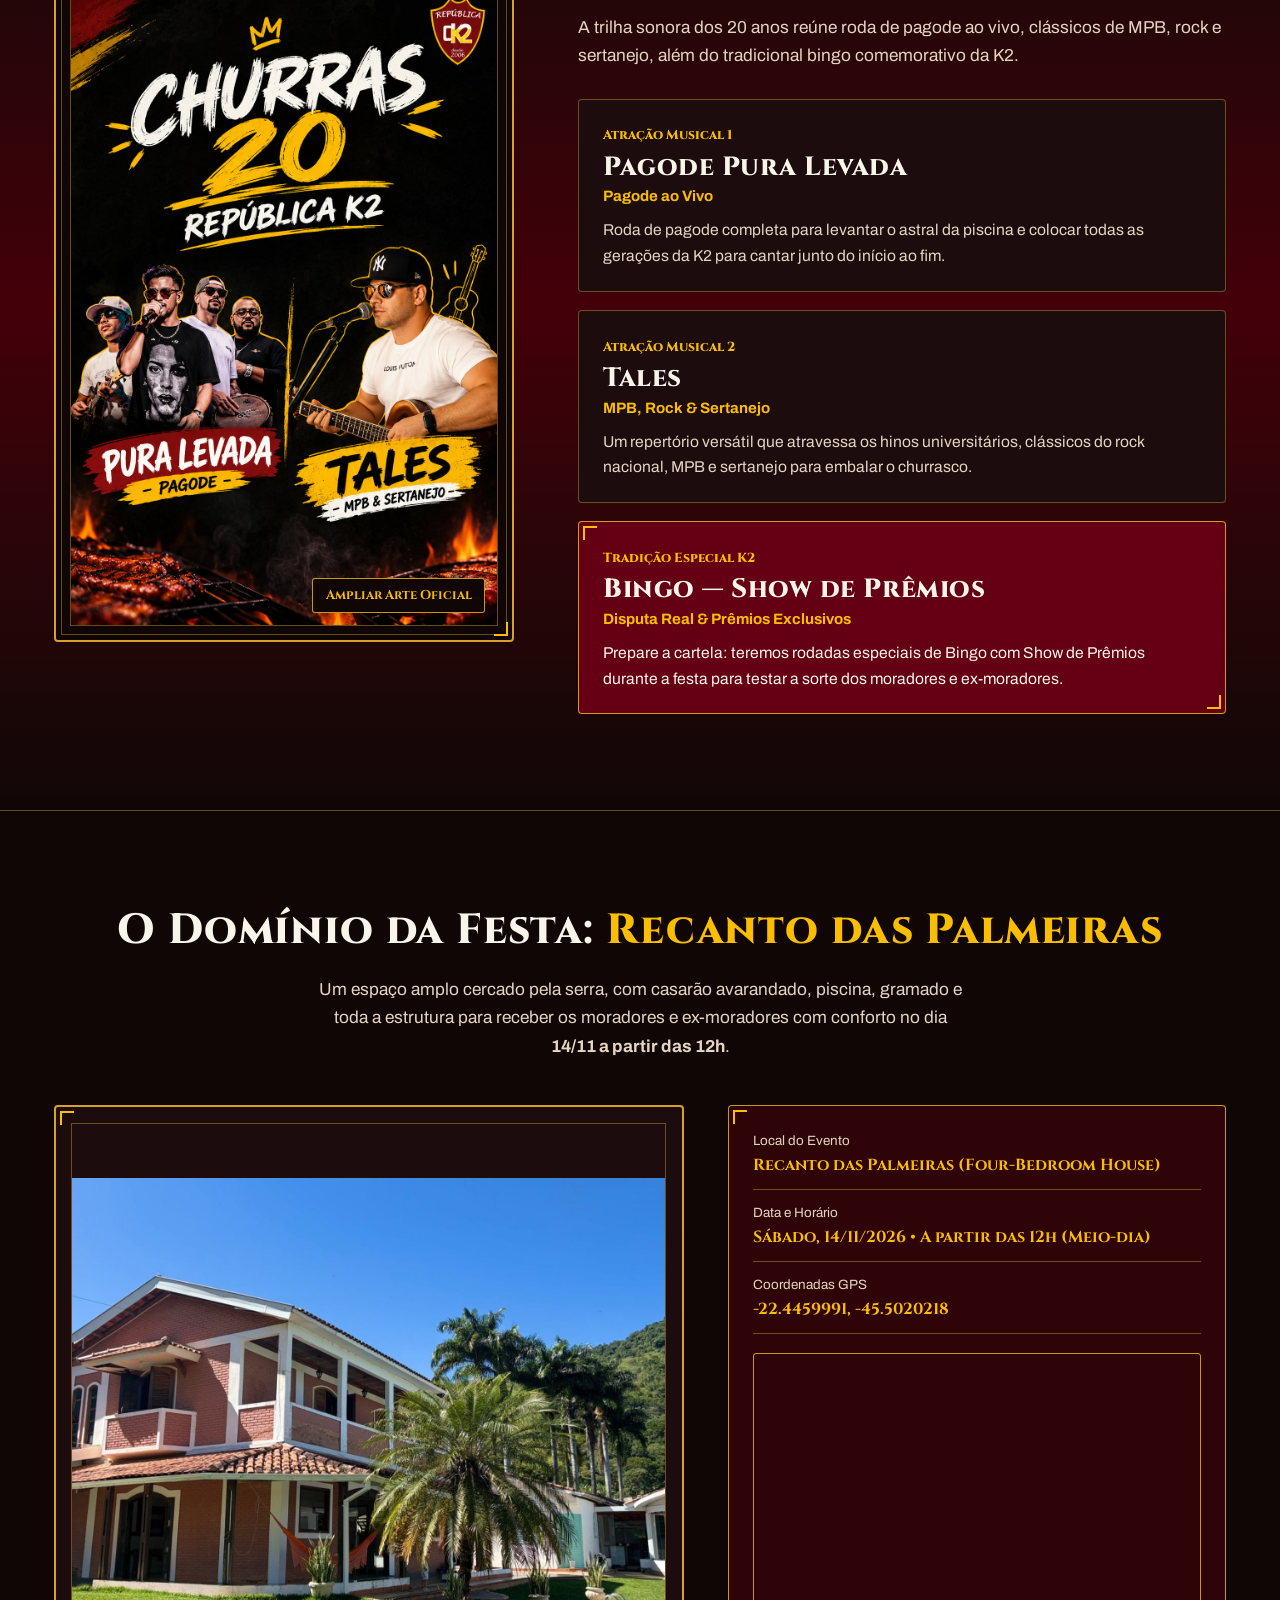
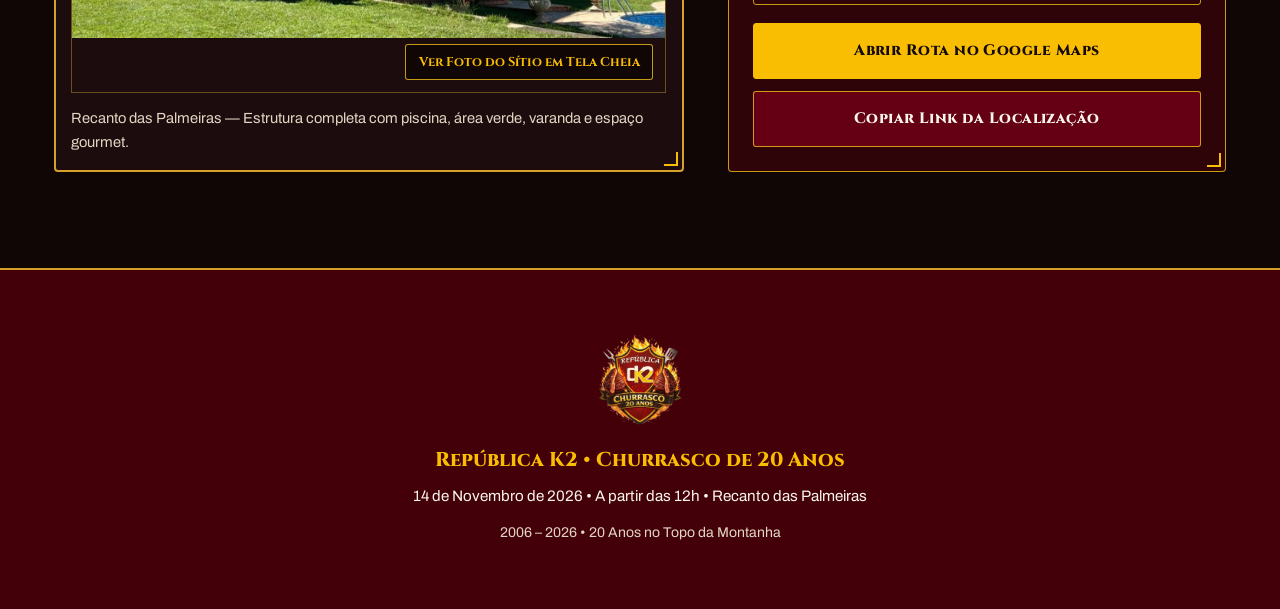
==== commit a1cc3928: "Configurar CNAME republicak2.com.br e tags Open Graph para preview" ====
--- a/index.html
+++ b/index.html
@@ -5,8 +5,20 @@
   <meta name="viewport" content="width=device-width, initial-scale=1.0">
   <title>Churrasco 20 Anos — República K2 | 14/11 às 12h</title>
   <meta name="description" content="Convite oficial do Churrasco de 20 Anos da República K2 (2006–2026). Dia 14/11 a partir das 12h no Recanto das Palmeiras. Carnes nobres na brasa, open bar de drinks, Pagode Pura Levada, Tales e Show de Prêmios.">
+  <link rel="canonical" href="https://republicak2.com.br/">
   <meta name="theme-color" content="#6B0F1A">
   <link rel="icon" type="image/png" href="imagens/Logo%20Churras.png">
+
+  <!-- Open Graph / Prévia WhatsApp e Redes Sociais -->
+  <meta property="og:type" content="website">
+  <meta property="og:url" content="https://republicak2.com.br/">
+  <meta property="og:title" content="Churrasco 20 Anos — República K2 | 14/11 às 12h">
+  <meta property="og:description" content="Convite oficial do Churrasco de 20 Anos da República K2 (2006–2026). Dia 14/11 a partir das 12h no Recanto das Palmeiras. Carnes nobres na brasa, open bar e atrações ao vivo.">
+  <meta property="og:image" content="https://republicak2.com.br/imagens/Logo%20Churras.png">
+  <meta name="twitter:card" content="summary_large_image">
+  <meta name="twitter:title" content="Churrasco 20 Anos — República K2 | 14/11 às 12h">
+  <meta name="twitter:description" content="Convite oficial do Churrasco de 20 Anos da República K2 (2006–2026). 14/11 no Recanto das Palmeiras.">
+  <meta name="twitter:image" content="https://republicak2.com.br/imagens/Logo%20Churras.png">
 
   <!-- Google Fonts: Cinzel (Inscrição Imperial) + Archivo (Corpo Contemporâneo) -->
   <link rel="preconnect" href="https://fonts.googleapis.com">
--- a/styles.css
+++ b/styles.css
@@ -1522,7 +1522,7 @@
   }
 
   .hero-logo-img {
-    width: min(78vw, 340px);
+    width: min(72vw, 300px);
   }
 
   .poster-showcase {
@@ -1531,9 +1531,44 @@
   }
 }
 
-@media (max-width: 720px) {
+@media (max-width: 768px) {
   html {
-    scroll-padding-top: 7.5rem;
+    scroll-padding-top: 7rem;
+  }
+
+  .container {
+    padding: 0.75rem 1rem;
+  }
+
+  /* Header compacto e harmonioso */
+  .header-inner {
+    min-height: 3.85rem;
+    padding-block: 0.35rem;
+    gap: 0.75rem;
+  }
+
+  .brand-crest {
+    gap: 0.55rem;
+    min-height: 40px;
+  }
+
+  .brand-crest-img {
+    width: 2.35rem;
+    height: 2.35rem;
+  }
+
+  .brand-name {
+    font-size: 0.95rem;
+  }
+
+  .brand-years {
+    font-size: 0.72rem;
+  }
+
+  .header-date-seal {
+    min-height: 38px;
+    padding: 0.35rem 0.65rem;
+    font-size: 0.78rem;
   }
 
   .site-nav {
@@ -1542,30 +1577,503 @@
 
   .mobile-quick-nav {
     display: flex;
+    justify-content: space-around;
+  }
+
+  .mobile-nav-item {
+    font-size: 0.78rem;
+    padding-inline: 0.45rem;
+    min-height: 40px;
+  }
+
+  /* Hero no celular */
+  .hero-section {
+    padding-top: 1.5rem;
+    padding-bottom: 4rem;
+  }
+
+  .hero-logo-img {
+    width: min(65vw, 220px);
+  }
+
+  .crest-pedestal {
+    padding: 0.5rem;
+    gap: 0.5rem;
+  }
+
+  .altitude-badge {
+    font-size: 0.75rem;
+    padding: 0.35rem 0.65rem;
+    white-space: nowrap;
+  }
+
+  .hero-content {
+    gap: 1.1rem;
+    align-items: stretch;
+    text-align: center;
+  }
+
+  .hero-title {
+    font-size: clamp(1.75rem, 6.8vw, 2.35rem);
+    line-height: 1.15;
+  }
+
+  .hero-lead {
+    font-size: 0.95rem;
+    line-height: 1.55;
+    margin-inline: auto;
+  }
+
+  /* Decreto: 3 linhas bem delineadas e organizadas */
+  .decree-plaque {
+    flex-direction: column;
+    align-items: stretch;
+    gap: 0;
+    padding: 0.75rem 1rem;
+    text-align: left;
   }
 
   .decree-divider {
     display: none;
   }
 
-  .decree-plaque {
+  .decree-item {
+    padding: 0.85rem 0.5rem;
+    border-bottom: 1px solid var(--gold-border);
+  }
+
+  .decree-item:first-child {
+    padding-top: 0.5rem;
+  }
+
+  .decree-item:last-child {
+    border-bottom: none;
+    padding-bottom: 0.5rem;
+  }
+
+  .decree-label {
+    font-size: 0.75rem;
+  }
+
+  .decree-value {
+    font-size: 0.98rem;
+  }
+
+  /* Countdown sem quebra de linhas */
+  .countdown-frame {
+    padding: 0.85rem 0.75rem;
+  }
+
+  .countdown-title {
+    font-size: 0.8rem;
+    text-align: center;
+    margin-bottom: 0.5rem;
+  }
+
+  .countdown-grid {
+    display: grid;
+    grid-template-columns: repeat(4, 1fr);
+    gap: 0.35rem;
+    max-width: 100%;
+  }
+
+  .countdown-sep {
+    display: none;
+  }
+
+  .countdown-unit {
+    min-width: unset;
+    width: 100%;
+    padding: 0.45rem 0.2rem;
+  }
+
+  .countdown-number {
+    font-size: 1.4rem;
+  }
+
+  .countdown-label {
+    font-size: 0.7rem;
+    margin-top: 0.1rem;
+  }
+
+  /* Botões do Hero em largura total e confortáveis para o polegar */
+  .hero-actions {
+    flex-direction: column;
+    width: 100%;
+    gap: 0.75rem;
+  }
+
+  .btn-imperial {
+    width: 100%;
+    padding: 0.85rem 1rem;
+    font-size: 0.9rem;
+    min-height: 48px;
+  }
+
+  /* Seção História */
+  .history-section {
+    padding: 2.75rem 1rem 4.75rem 1rem;
+  }
+
+  .section-heading {
+    font-size: clamp(1.5rem, 5.8vw, 2rem);
+    line-height: 1.2;
+    margin-bottom: 1rem;
+  }
+
+  .history-paragraph {
+    font-size: 0.95rem;
+    line-height: 1.6;
+  }
+
+  /* 3 Pilares em régua uniforme de 3 colunas */
+  .pillars-row {
+    grid-template-columns: repeat(3, 1fr);
+    gap: 0.45rem;
+    margin-top: 1.25rem;
+  }
+
+  .pillar-box {
+    padding: 0.65rem 0.35rem;
+    text-align: center;
+    gap: 0.15rem;
+  }
+
+  .pillar-num {
+    font-size: clamp(1.05rem, 3.8vw, 1.35rem);
+  }
+
+  .pillar-caption {
+    font-size: 0.72rem;
+    line-height: 1.25;
+  }
+
+  /* Retrato da Família */
+  .royal-portrait-frame {
+    padding: 0.65rem;
+    margin-top: 1.5rem;
+  }
+
+  .zoom-pill {
+    font-size: 0.72rem;
+    padding: 0.3rem 0.55rem;
+    right: 0.45rem;
+    bottom: 0.45rem;
+  }
+
+  .portrait-caption {
+    font-size: 0.82rem;
+    padding-top: 0.65rem;
+  }
+
+  /* 2 Cards da Tradição (Hino e Planejamento) */
+  .lore-cards-grid {
+    grid-template-columns: 1fr;
+    gap: 0.85rem;
+    margin-top: 1.75rem;
+  }
+
+  .lore-card {
+    min-height: 64px;
+    padding: 1.15rem 1.25rem;
+  }
+
+  .lore-card-title {
+    font-size: 1.05rem;
+  }
+
+  /* Banquete (Cardápio & Drinks) */
+  .banquet-section {
+    padding: 3.25rem 1rem;
+  }
+
+  .banquet-intro {
+    margin-bottom: 1.75rem;
+  }
+
+  .section-subcopy {
+    font-size: 0.95rem;
+    line-height: 1.55;
+  }
+
+  /* Filtros em grade 2x2 equilibrada */
+  .banquet-filter-bar {
+    display: grid;
+    grid-template-columns: repeat(2, 1fr);
+    width: 100%;
+    gap: 0.45rem;
+    margin-top: 1.25rem;
+  }
+
+  .filter-chip {
+    min-height: 42px;
+    padding: 0.5rem 0.35rem;
+    font-size: 0.78rem;
+    text-align: center;
+    white-space: nowrap;
+  }
+
+  .banquet-board,
+  .drinks-decree {
+    padding: 1.25rem 0.85rem;
+    outline-offset: -5px;
+    margin-bottom: 1.75rem;
+  }
+
+  .board-header {
     flex-direction: column;
     align-items: flex-start;
-  }
-
-  .pillars-row {
+    gap: 0.65rem;
+    padding-bottom: 1rem;
+    margin-bottom: 1.25rem;
+  }
+
+  .board-title-group {
+    gap: 0.65rem;
+  }
+
+  .board-icon {
+    width: 24px;
+    height: 24px;
+  }
+
+  .board-title {
+    font-size: 1.25rem;
+  }
+
+  .board-subtitle {
+    font-size: 0.82rem;
+  }
+
+  .board-seal {
+    font-size: 0.74rem;
+    padding: 0.25rem 0.65rem;
+    align-self: flex-start;
+  }
+
+  /* Destaque Picanha */
+  .featured-cut-banner {
+    padding: 1rem 0.85rem;
+    margin-bottom: 1.25rem;
+  }
+
+  .featured-cut-name {
+    font-size: 1.35rem;
+  }
+
+  .featured-cut-desc {
+    font-size: 0.88rem;
+  }
+
+  /* Grade de Carnes */
+  .meats-roster {
     grid-template-columns: 1fr;
-  }
-
-  .lore-cards-grid {
+    gap: 0.65rem;
+  }
+
+  .meat-item {
+    padding: 0.75rem 0.85rem;
+  }
+
+  .meat-name {
+    font-size: 1rem;
+  }
+
+  .meat-tag {
+    font-size: 0.82rem;
+  }
+
+  /* Guarnições */
+  .sides-Split {
     grid-template-columns: 1fr;
+    gap: 1.5rem;
+  }
+
+  .sides-heading {
+    font-size: 1.05rem;
+    margin-bottom: 0.75rem;
+  }
+
+  .sides-list {
+    grid-template-columns: 1fr;
+    gap: 0.5rem;
+  }
+
+  .sides-list li {
+    font-size: 0.88rem;
+    gap: 0.5rem;
+  }
+
+  .sides-list span {
+    font-size: 0.8rem;
+  }
+
+  .banquet-note {
+    font-size: 0.84rem;
+    padding: 0.75rem 0.85rem;
+    margin-top: 1rem;
+  }
+
+  /* Drinks */
+  .drinks-ledger {
+    grid-template-columns: 1fr;
+    gap: 0.85rem;
+  }
+
+  .drink-entry {
+    padding: 1rem 0.85rem;
+    gap: 0.6rem;
+  }
+
+  .drink-name {
+    font-size: 1.1rem;
+  }
+
+  .drink-profile {
+    font-size: 0.82rem;
+  }
+
+  .drink-ingredients li {
+    font-size: 0.78rem;
+    padding: 0.2rem 0.5rem;
+  }
+
+  /* Atrações & Local */
+  .attractions-section,
+  .venue-section {
+    padding: 3.25rem 1rem;
+  }
+
+  .lineup-item {
+    padding: 1rem 0.85rem;
+  }
+
+  .lineup-artist {
+    font-size: 1.25rem;
+  }
+
+  .lineup-genre {
+    font-size: 0.84rem;
+  }
+
+  .lineup-desc {
+    font-size: 0.88rem;
+  }
+
+  .venue-showcase-grid {
+    grid-template-columns: 1fr;
+    gap: 1.25rem;
+  }
+
+  .venue-photo-frame {
+    padding: 0.65rem;
+  }
+
+  .venue-photo-img {
+    max-height: 240px;
+  }
+
+  .venue-photo-caption {
+    font-size: 0.82rem;
+  }
+
+  .venue-map-panel {
+    padding: 1rem 0.85rem;
+    gap: 0.85rem;
+  }
+
+  .venue-info-value {
+    font-size: 0.9rem;
+  }
+
+  .map-embed-frame iframe {
+    height: 210px;
+  }
+
+  /* Modais no Celular */
+  .royal-doc-modal,
+  .royal-lightbox {
+    width: 95vw;
+    padding: 0.85rem;
+    max-height: 88vh;
+  }
+
+  .doc-modal-frame,
+  .lightbox-frame {
+    gap: 0.85rem;
+    max-height: calc(88vh - 1.7rem);
+  }
+
+  .doc-modal-title {
+    font-size: 1.15rem;
+  }
+
+  .lightbox-close {
+    padding: 0.35rem 0.65rem;
+    font-size: 0.78rem;
+    min-height: 38px;
+  }
+
+  .doc-poem-layout {
+    font-size: 0.94rem;
+    line-height: 1.65;
     gap: 1rem;
-    margin-top: 2rem;
-  }
-
-  .countdown-unit {
-    min-width: 3.9rem;
-    padding: 0.45rem 0.55rem;
+  }
+
+  .poem-chorus {
+    font-size: 1.15rem;
+  }
+
+  .doc-strat-layout {
+    font-size: 0.88rem;
+    line-height: 1.55;
+    gap: 1rem;
+  }
+
+  .strat-heading {
+    font-size: 1.05rem;
+  }
+
+  /* Rodapé */
+  .site-footer {
+    padding-block: 2.25rem 1.75rem;
+  }
+
+  .footer-crest {
+    width: 4.5rem;
+    height: 4.5rem;
+  }
+
+  .footer-title {
+    font-size: 1.1rem;
+  }
+
+  .footer-meta {
+    font-size: 0.85rem;
+  }
+
+  .footer-motto {
+    font-size: 0.78rem;
+  }
+}
+
+@media (max-width: 380px) {
+  .brand-name {
+    font-size: 0.86rem;
+  }
+
+  .header-date-seal {
+    font-size: 0.72rem;
+    padding: 0.25rem 0.45rem;
+  }
+
+  .filter-chip {
+    font-size: 0.72rem;
+    padding: 0.4rem 0.2rem;
+  }
+
+  .countdown-number {
+    font-size: 1.25rem;
   }
 }
 
